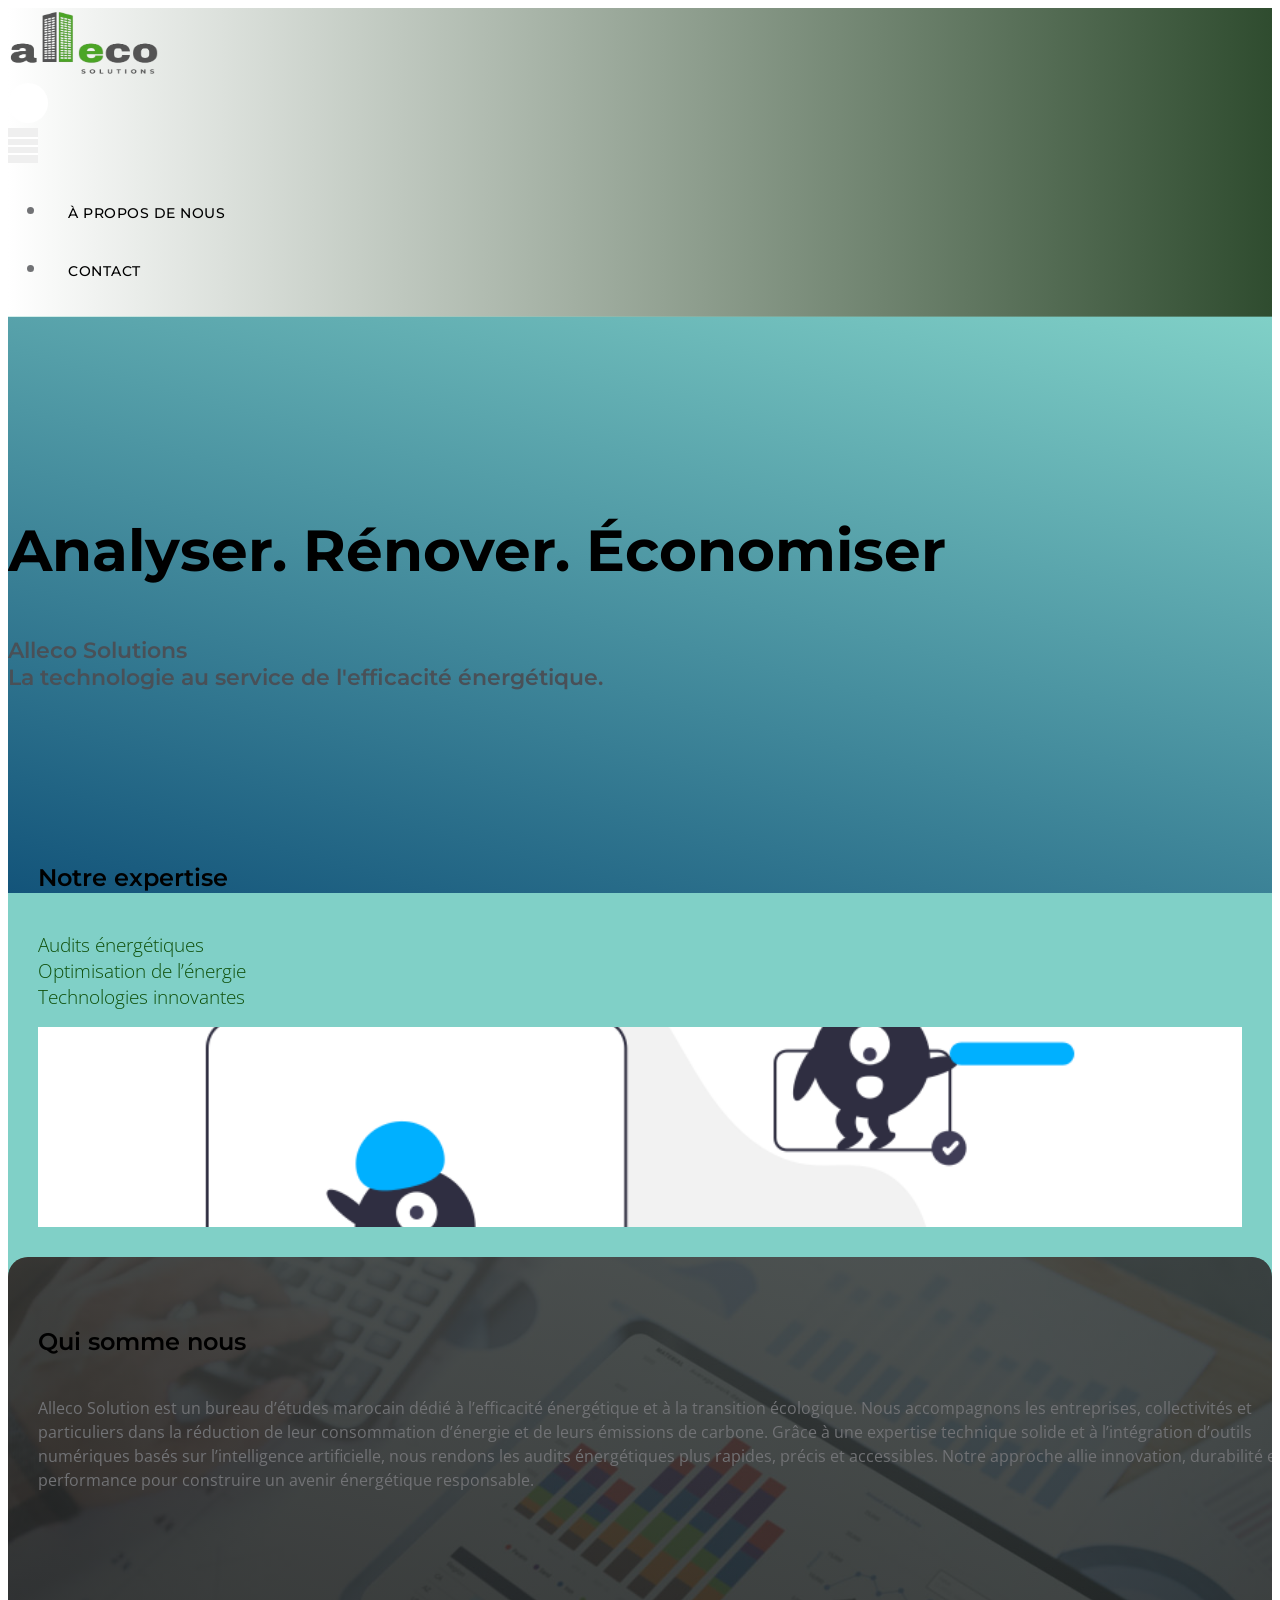
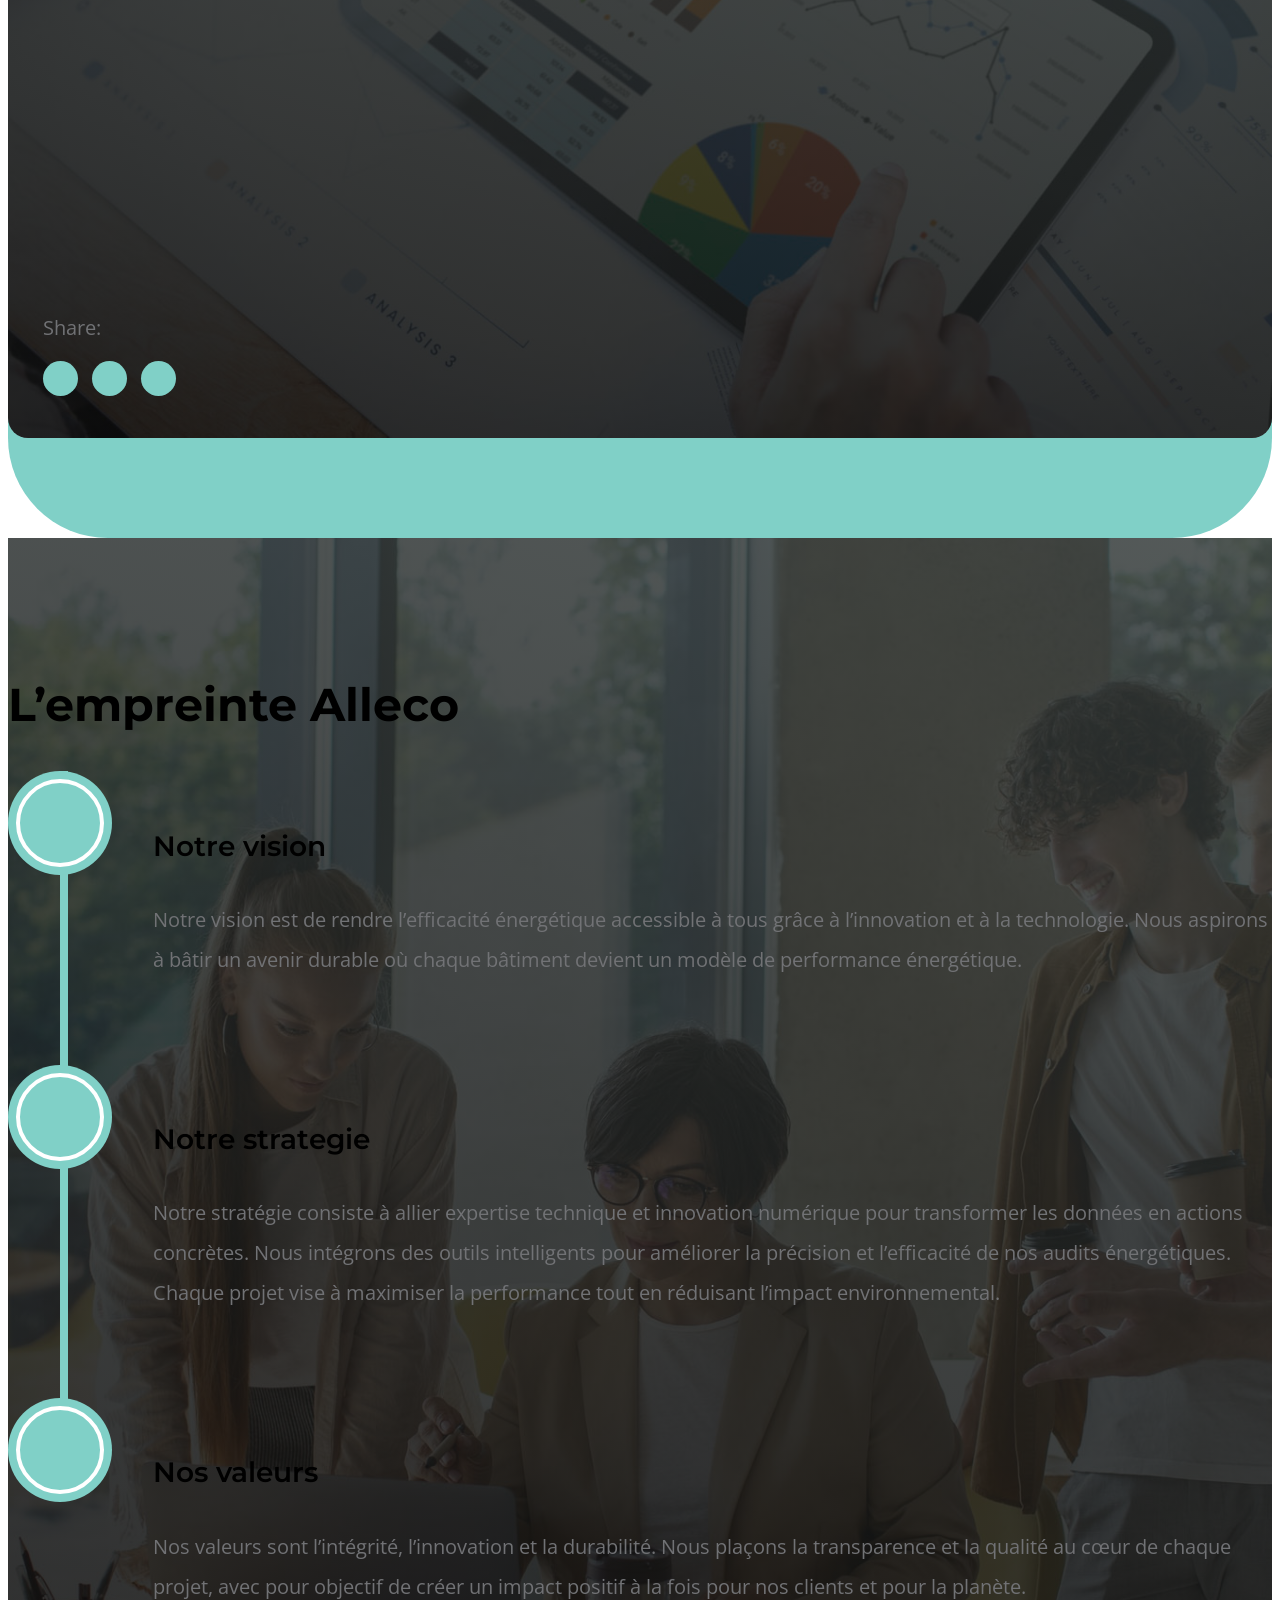
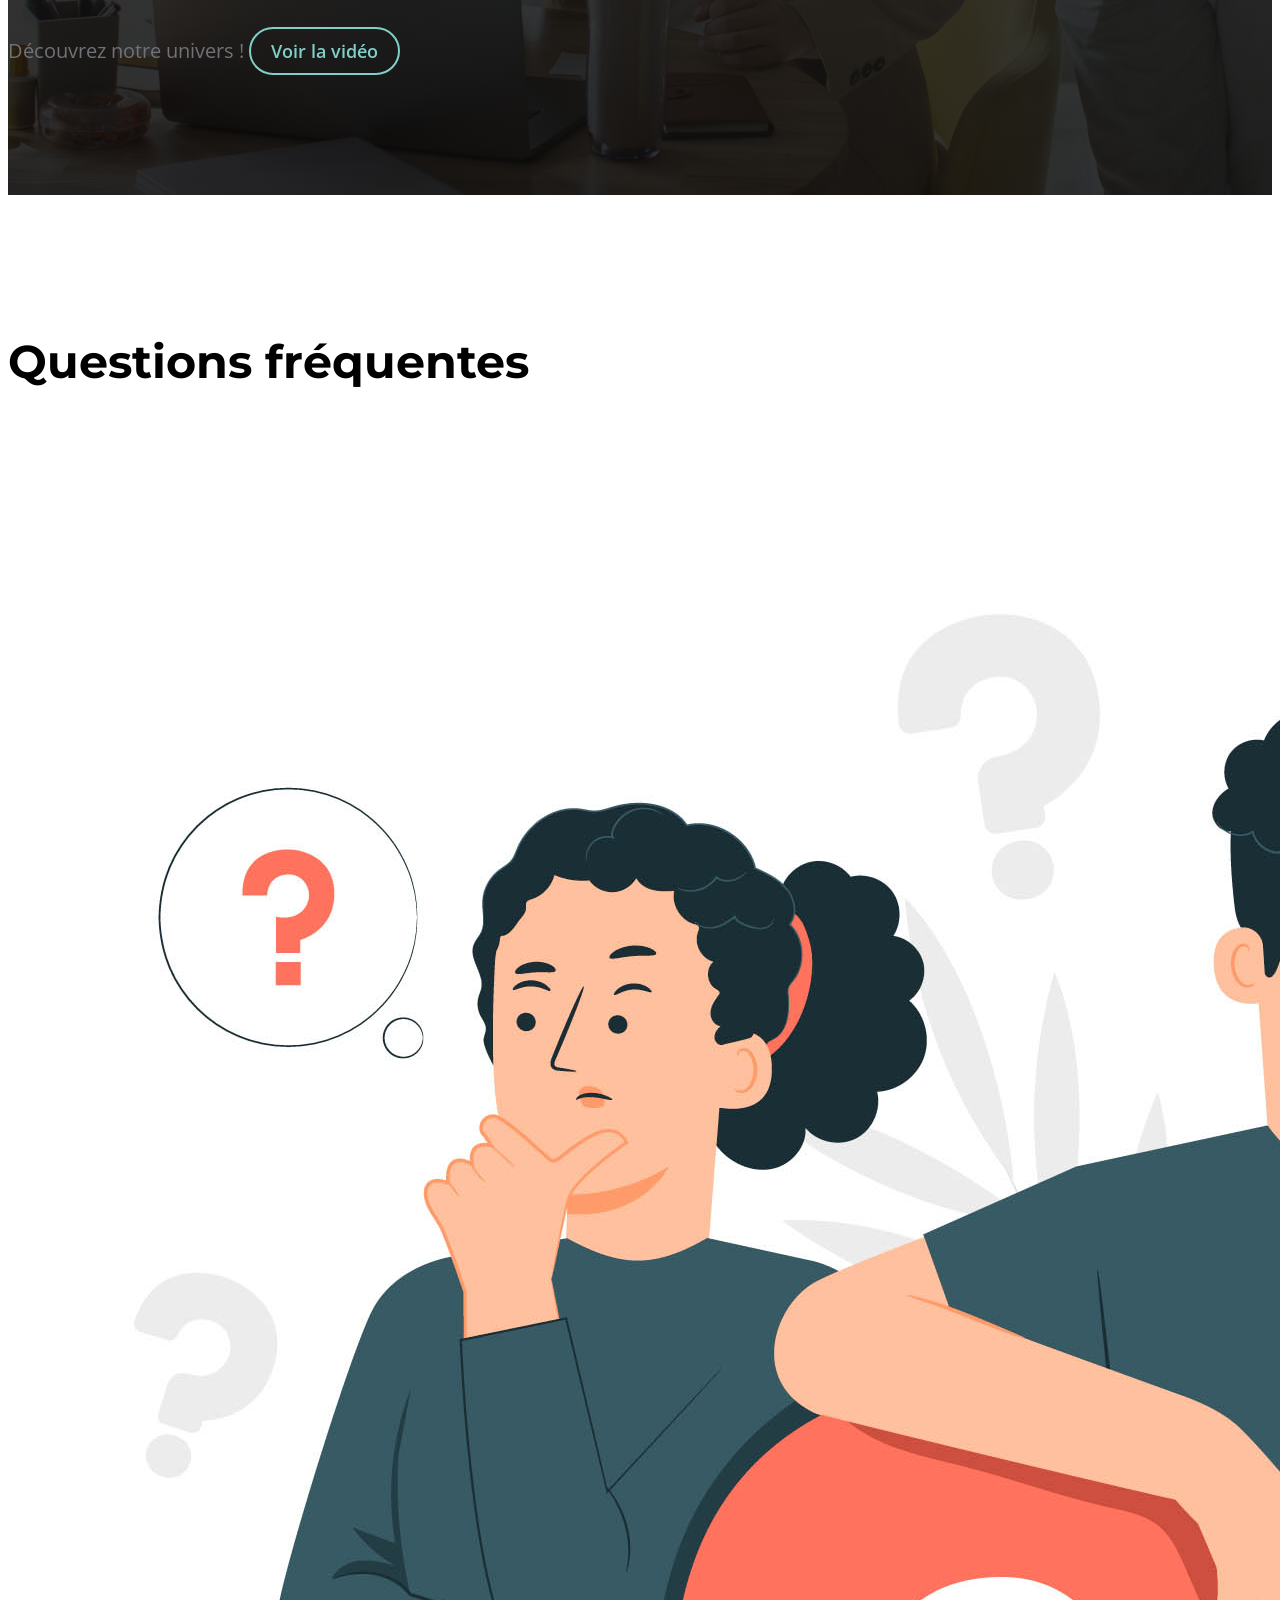
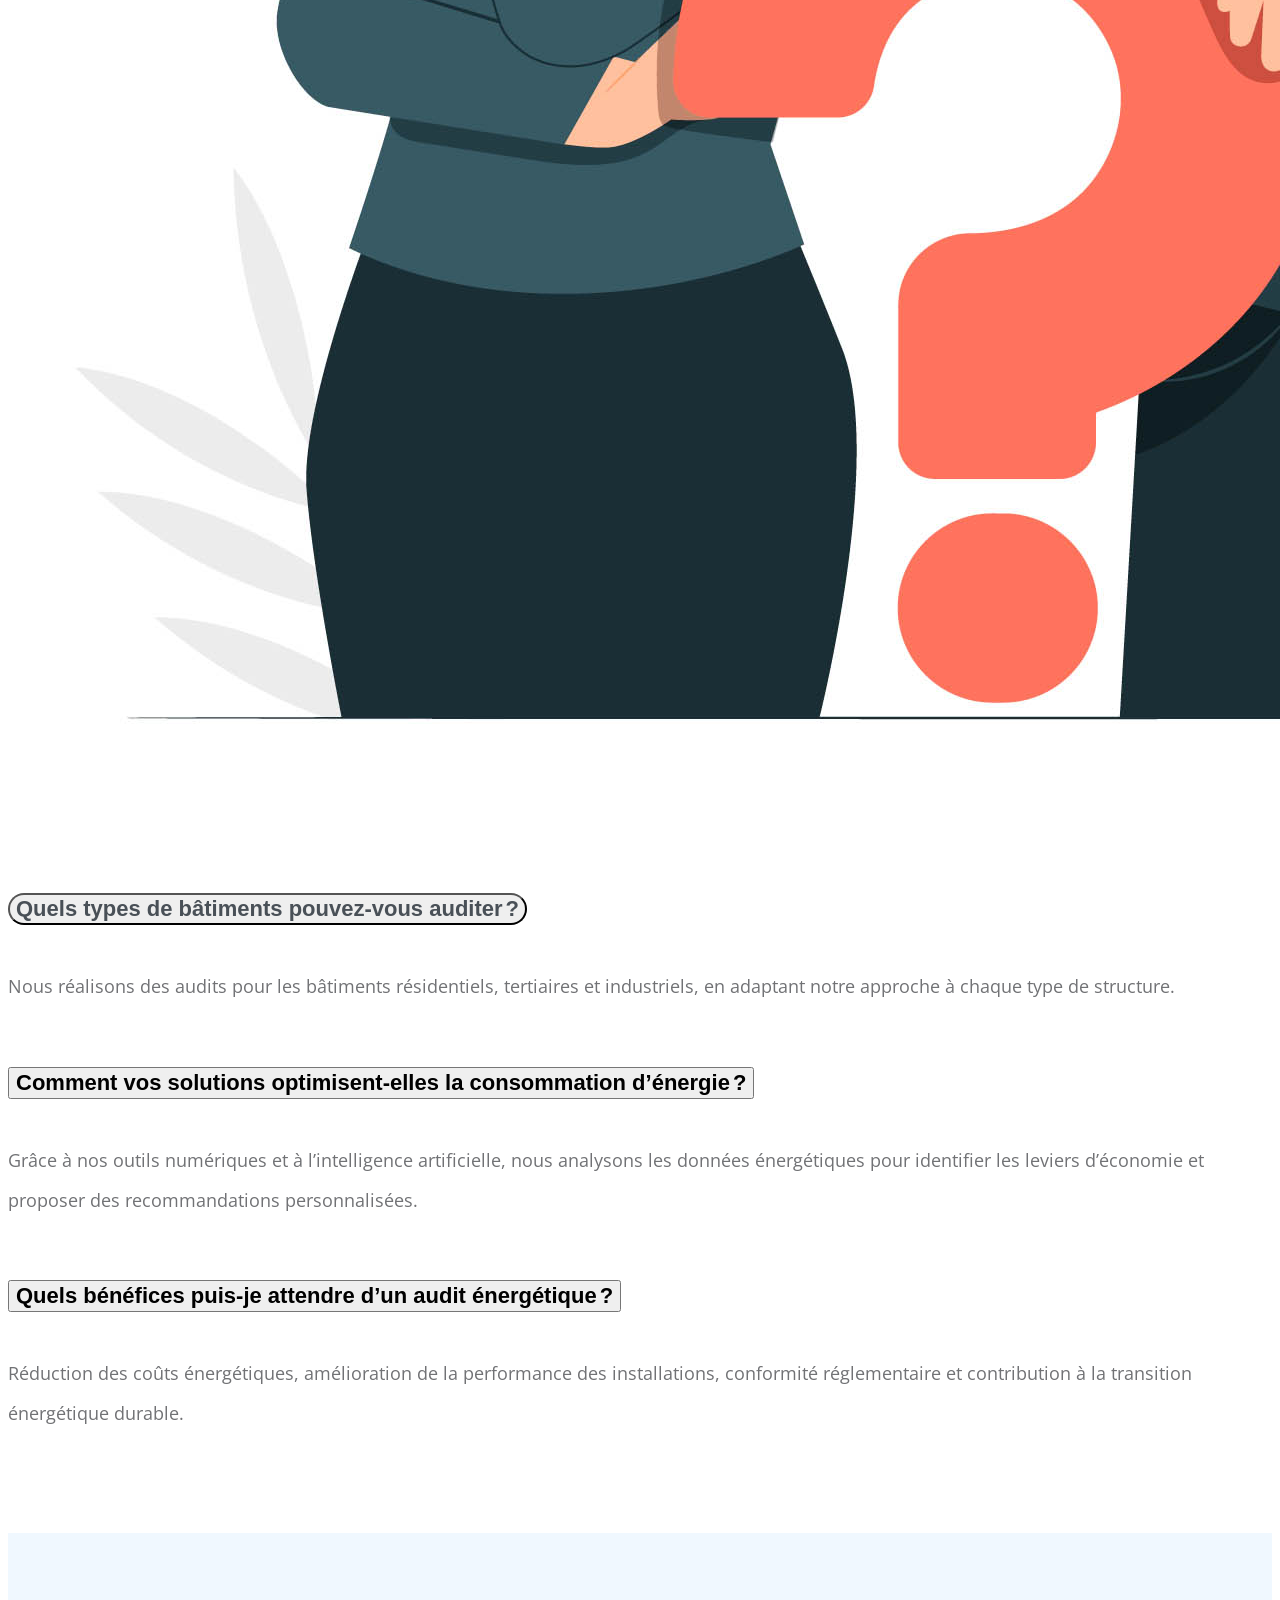
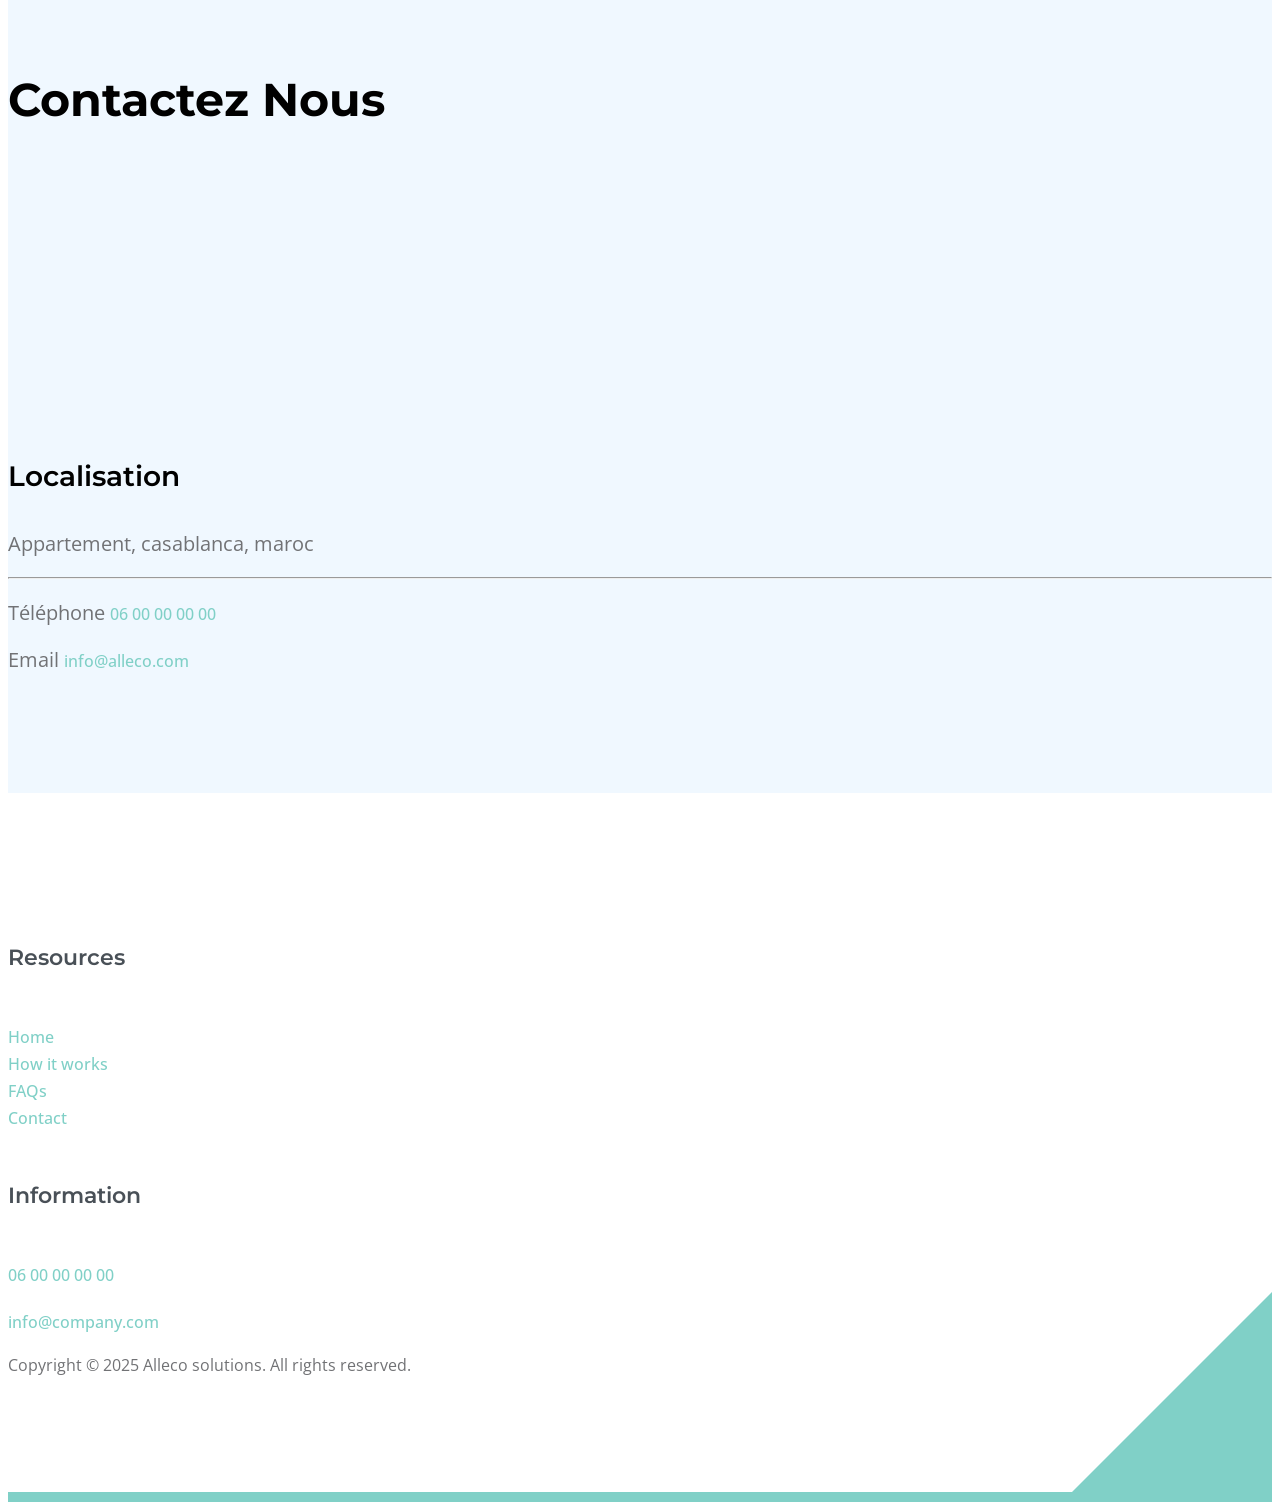
==== index.html @ 70c7994f "Add matching OG tags" ====
<!doctype html>
<html lang="en">
    <head>
        <meta charset="utf-8">
        <meta name="viewport" content="width=device-width, initial-scale=1">

        <meta name="description" content="">
        <meta name="author" content="">

    <title>Alleco solutions</title>

    <!-- Favicon -->
    <link rel="icon" href="images/Logoalleco.png" type="image/png">
    <link rel="apple-touch-icon" href="images/Logoalleco.png">

    <!-- Social / Open Graph -->
    <meta property="og:title" content="Alleco solutions">
    <meta property="og:description" content="Alleco Solutions — audits énergétiques et optimisation de l'énergie pour entreprises et particuliers.">
    <meta property="og:type" content="website">
    <meta property="og:url" content="https://allsolutions.vercel.app/">
    <meta property="og:image" content="https://allsolutions.vercel.app/images/Logoalleco.png">
    <meta name="twitter:card" content="summary_large_image">
    <meta name="twitter:title" content="Alleco solutions">
    <meta name="twitter:description" content="Alleco Solutions — audits énergétiques et optimisation de l'énergie pour entreprises et particuliers.">
    <meta name="twitter:image" content="https://allsolutions.vercel.app/images/Logoalleco.png">

    <!-- CSS FILES -->        
        <link rel="preconnect" href="https://fonts.googleapis.com">
        
        <link rel="preconnect" href="https://fonts.gstatic.com" crossorigin>

        <link href="https://fonts.googleapis.com/css2?family=Montserrat:wght@500;600;700&family=Open+Sans&display=swap" rel="stylesheet">
                        
        <link href="css/bootstrap.min.css" rel="stylesheet">

        <link href="css/bootstrap-icons.css" rel="stylesheet">

        <link href="css/templatemo-topic-listing.css" rel="stylesheet"> 
        <link  href="css/style.css" rel="stylesheet">     
<!--

TemplateMo 590 topic listing

https://templatemo.com/tm-590-topic-listing

-->
    </head>
    
    <body id="top">

        <main>

            <nav class="navbar navbar-expand-lg">
                <div class="container">
                 <!-- <a class="navbar-brand" href="index.html">
                        <i class="bi-back"></i>
                        <span>Topic</span>
                    </a> -->
                    <img src="images/Logoalleco.png" alt="Logo Alleco" width="150" height="70">
                    <div class="d-lg-none ms-auto me-4">
                        <a href="#top" class="navbar-icon bi-person smoothscroll"></a>
                    </div>
    
                    <button class="navbar-toggler" type="button" data-bs-toggle="collapse" data-bs-target="#navbarNav" aria-controls="navbarNav" aria-expanded="false" aria-label="Toggle navigation">
                        <span class="navbar-toggler-icon"></span>
                    </button>
    
                    <div class="collapse navbar-collapse justify-content-end mt-5 mt-lg-0" id="navbarNav">
                        <!-- <ul class="navbar-nav ms-lg-5 me-lg-auto"> -->
                        <ul class="navbar-nav gap-3">
                            <li class="nav-item">
                                <a class="nav-link click-scroll" href="#section_1">À propos de nous</a>
                            </li>

                            <!-- <li class="nav-item">
                                <a class="nav-link click-scroll" href="#section_2">Browse Topics</a>
                            </li>
    
                            <li class="nav-item">
                                <a class="nav-link click-scroll" href="#section_3">How it works</a>
                            </li>

                            <li class="nav-item">
                                <a class="nav-link click-scroll" href="#section_4">FAQs</a>
                            </li> -->
    
                            <li class="nav-item">
                                <a class="nav-link click-scroll" href="#section_5">Contact</a>
                            </li>

                            <!-- <li class="nav-item dropdown">
                                <a class="nav-link dropdown-toggle" href="#" id="navbarLightDropdownMenuLink" role="button" data-bs-toggle="dropdown" aria-expanded="false">Pages</a>

                                <ul class="dropdown-menu dropdown-menu-light" aria-labelledby="navbarLightDropdownMenuLink">
                                    <li><a class="dropdown-item" href="topics-listing.html">Topics Listing</a></li>

                                    <li><a class="dropdown-item" href="contact.html">Contact Form</a></li>
                                </ul>
                            </li> -->
                        </ul>

                        <!-- <div class="d-none d-lg-block">
                            <a href="#top" class="navbar-icon bi-person smoothscroll"></a>
                        </div> -->
                    </div>
                </div>
            </nav>
            

            <section class="hero-section d-flex justify-content-center align-items-center" id="section_1">
                <div class="container">
                    <div class="row">

                        <div class="col-lg-8 col-12 mx-auto w-100">
                            <h1 class="text-white text-center">Analyser. Rénover. Économiser</h1>

                            <h6 class="text-center mt-4">Alleco Solutions <br> La technologie au service de l'efficacité énergétique.</h6>

                            <!-- <form method="get" class="custom-form mt-4 pt-2 mb-lg-0 mb-5" role="search">
                                <div class="input-group input-group-lg">
                                    <span class="input-group-text bi-search" id="basic-addon1">
                                        
                                    </span>

                                    <input name="keyword" type="search" class="form-control" id="keyword" placeholder="Design, Code, Marketing, Finance ..." aria-label="Search">

                                    <button type="submit" class="form-control">Search</button>
                                </div>
                            </form> -->
                        </div>

                    </div>
                </div>
            </section>


            <section class="featured-section">
                <div class="container">
                    <div class="row justify-content-center">

                        <div class="col-lg-4 col-12 mb-4 mb-lg-0">
                            <div class="custom-block bg-white shadow-lg">
                                <!--<a href="topics-detail.html">-->
                                    <div class="d-flex">
                                        <div>
                                            <h5 class="mb-2">Notre expertise</h5>

                                            <p class="mb-0  numbers">Audits énergétiques<br> Optimisation de l’énergie <br> Technologies innovantes </p>
                                        </div>

                                        <!-- <span class="badge bg-design rounded-pill ms-auto">14</span> -->
                                    </div>

                                    <img src="images/topics/undraw_Remote_design_team_re_urdx.png" class="custom-block-image img-fluid" alt="">
                                </a>
                            </div>
                        </div>

                        <div class="col-lg-6 col-12">
                            <div class="custom-block custom-block-overlay">
                                <div class="d-flex flex-column h-100">
                                    <img src="images/businesswoman-using-tablet-analysis.jpg" class="custom-block-image img-fluid" alt="">

                                    <div class="custom-block-overlay-text d-flex">
                                        <div>
                                            <h5 class="text-white mb-2">Qui somme nous</h5>

                                            <p class="text-white">Alleco Solution est un bureau d’études marocain dédié à l’efficacité énergétique et à la transition écologique.
                                            Nous accompagnons les entreprises, collectivités et particuliers dans la réduction de leur consommation d’énergie et de leurs émissions de carbone.
                                            Grâce à une expertise technique solide et à l’intégration d’outils numériques basés sur l’intelligence artificielle, nous rendons les audits énergétiques plus rapides, précis et accessibles.
                                            Notre approche allie innovation, durabilité et performance pour construire un avenir énergétique responsable.</p>

                                            <!-- <a href="topics-detail.html" class="btn custom-btn mt-2 mt-lg-3">Learn More</a> -->
                                        </div>

                                        <!-- <span class="badge bg-finance rounded-pill ms-auto">25</span> -->
                                    </div>

                                    <div class="social-share d-flex">
                                        <p class="text-white me-4">Share:</p>

                                        <ul class="social-icon">
                                            <li class="social-icon-item">
                                                <a href="#" class="social-icon-link bi-twitter"></a>
                                            </li>

                                            <li class="social-icon-item">
                                                <a href="#" class="social-icon-link bi-facebook"></a>
                                            </li>

                                            <li class="social-icon-item">
                                                <a href="#" class="social-icon-link bi-linkedin"></a>
                                            </li>
                                        </ul>

                                        <a href="#" class="custom-icon bi-bookmark ms-auto"></a>
                                    </div>

                                    <div class="section-overlay"></div>
                                </div>
                            </div>
                        </div>

                    </div>
                </div>
            </section>


            <!-- <section class="explore-section section-padding" id="section_2">
                <div class="container">
                    <div class="row">

                        <div class="col-12 text-center">
                            <h2 class="mb-4">Browse Topics</h1>
                        </div>

                    </div>
                </div>

                <div class="container-fluid">
                    <div class="row">
                        <ul class="nav nav-tabs" id="myTab" role="tablist">
                            <li class="nav-item" role="presentation">
                                <button class="nav-link active" id="design-tab" data-bs-toggle="tab" data-bs-target="#design-tab-pane" type="button" role="tab" aria-controls="design-tab-pane" aria-selected="true">Design</button>
                            </li>

                            <li class="nav-item" role="presentation">
                                <button class="nav-link" id="marketing-tab" data-bs-toggle="tab" data-bs-target="#marketing-tab-pane" type="button" role="tab" aria-controls="marketing-tab-pane" aria-selected="false">Marketing</button>
                            </li>

                            <li class="nav-item" role="presentation">
                                <button class="nav-link" id="finance-tab" data-bs-toggle="tab" data-bs-target="#finance-tab-pane" type="button" role="tab" aria-controls="finance-tab-pane" aria-selected="false">Finance</button>
                            </li>

                            <li class="nav-item" role="presentation">
                                <button class="nav-link" id="music-tab" data-bs-toggle="tab" data-bs-target="#music-tab-pane" type="button" role="tab" aria-controls="music-tab-pane" aria-selected="false">Music</button>
                            </li>

                            <li class="nav-item" role="presentation">
                                <button class="nav-link" id="education-tab" data-bs-toggle="tab" data-bs-target="#education-tab-pane" type="button" role="tab" aria-controls="education-tab-pane" aria-selected="false">Education</button>
                            </li>
                        </ul>
                    </div>
                </div>

                <div class="container">
                    <div class="row">

                        <div class="col-12">
                            <div class="tab-content" id="myTabContent">
                                <div class="tab-pane fade show active" id="design-tab-pane" role="tabpanel" aria-labelledby="design-tab" tabindex="0">
                                    <div class="row">
                                        <div class="col-lg-4 col-md-6 col-12 mb-4 mb-lg-0">
                                            <div class="custom-block bg-white shadow-lg">
                                                <a href="topics-detail.html">
                                                    <div class="d-flex">
                                                        <div>
                                                            <h5 class="mb-2">Web Design</h5>

                                                            <p class="mb-0">Topic Listing Template based on Bootstrap 5</p>
                                                        </div>

                                                        <span class="badge bg-design rounded-pill ms-auto">14</span>
                                                    </div>

                                                    <img src="images/topics/undraw_Remote_design_team_re_urdx.png" class="custom-block-image img-fluid" alt="">
                                                </a>
                                            </div>
                                        </div>

                                        <div class="col-lg-4 col-md-6 col-12 mb-4 mb-lg-0">
                                            <div class="custom-block bg-white shadow-lg">
                                                <a href="topics-detail.html">
                                                    <div class="d-flex">
                                                        <div>
                                                            <h5 class="mb-2">Graphic</h5>

                                                                <p class="mb-0">Lorem Ipsum dolor sit amet consectetur</p>
                                                        </div>

                                                        <span class="badge bg-design rounded-pill ms-auto">75</span>
                                                    </div>

                                                    <img src="images/topics/undraw_Redesign_feedback_re_jvm0.png" class="custom-block-image img-fluid" alt="">
                                                </a>
                                            </div>
                                        </div>

                                        <div class="col-lg-4 col-md-6 col-12">
                                            <div class="custom-block bg-white shadow-lg">
                                                <a href="topics-detail.html">
                                                    <div class="d-flex">
                                                        <div>
                                                            <h5 class="mb-2">Logo Design</h5>

                                                                <p class="mb-0">Lorem Ipsum dolor sit amet consectetur</p>
                                                        </div>

                                                        <span class="badge bg-design rounded-pill ms-auto">100</span>
                                                    </div>

                                                    <img src="images/topics/colleagues-working-cozy-office-medium-shot.png" class="custom-block-image img-fluid" alt="">
                                                </a>
                                            </div>
                                        </div>
                                    </div>
                                </div>

                                <div class="tab-pane fade" id="marketing-tab-pane" role="tabpanel" aria-labelledby="marketing-tab" tabindex="0">
                                    <div class="row">
                                        <div class="col-lg-4 col-md-6 col-12 mb-4 mb-lg-3">
                                                <div class="custom-block bg-white shadow-lg">
                                                    <a href="topics-detail.html">
                                                        <div class="d-flex">
                                                            <div>
                                                                <h5 class="mb-2">Advertising</h5>

                                                                <p class="mb-0">Lorem Ipsum dolor sit amet consectetur</p>
                                                            </div>

                                                            <span class="badge bg-advertising rounded-pill ms-auto">30</span>
                                                        </div>

                                                        <img src="images/topics/undraw_online_ad_re_ol62.png" class="custom-block-image img-fluid" alt="">
                                                    </a>
                                                </div>
                                            </div>

                                            <div class="col-lg-4 col-md-6 col-12 mb-4 mb-lg-3">
                                                <div class="custom-block bg-white shadow-lg">
                                                    <a href="topics-detail.html">
                                                        <div class="d-flex">
                                                            <div>
                                                                <h5 class="mb-2">Video Content</h5>

                                                                <p class="mb-0">Lorem Ipsum dolor sit amet consectetur</p>
                                                            </div>

                                                            <span class="badge bg-advertising rounded-pill ms-auto">65</span>
                                                        </div>

                                                        <img src="images/topics/undraw_Group_video_re_btu7.png" class="custom-block-image img-fluid" alt="">
                                                    </a>
                                                </div>
                                            </div>

                                            <div class="col-lg-4 col-md-6 col-12">
                                                <div class="custom-block bg-white shadow-lg">
                                                    <a href="topics-detail.html">
                                                        <div class="d-flex">
                                                            <div>
                                                                <h5 class="mb-2">Viral Tweet</h5>

                                                                <p class="mb-0">Lorem Ipsum dolor sit amet consectetur</p>
                                                            </div>

                                                            <span class="badge bg-advertising rounded-pill ms-auto">50</span>
                                                        </div>

                                                        <img src="images/topics/undraw_viral_tweet_gndb.png" class="custom-block-image img-fluid" alt="">
                                                    </a>
                                                </div>
                                            </div>
                                        </div>
                                  </div>

                                <div class="tab-pane fade" id="finance-tab-pane" role="tabpanel" aria-labelledby="finance-tab" tabindex="0">   <div class="row">
                                        <div class="col-lg-6 col-md-6 col-12 mb-4 mb-lg-0">
                                            <div class="custom-block bg-white shadow-lg">
                                                <a href="topics-detail.html">
                                                    <div class="d-flex">
                                                        <div>
                                                            <h5 class="mb-2">Investment</h5>

                                                            <p class="mb-0">Lorem Ipsum dolor sit amet consectetur</p>
                                                        </div>

                                                        <span class="badge bg-finance rounded-pill ms-auto">30</span>
                                                    </div>

                                                    <img src="images/topics/undraw_Finance_re_gnv2.png" class="custom-block-image img-fluid" alt="">
                                                </a>
                                            </div>
                                        </div>

                                        <div class="col-lg-6 col-md-6 col-12">
                                            <div class="custom-block custom-block-overlay">
                                                <div class="d-flex flex-column h-100">
                                                    <img src="images/businesswoman-using-tablet-analysis-graph-company-finance-strategy-statistics-success-concept-planning-future-office-room.jpg" class="custom-block-image img-fluid" alt="">

                                                    <div class="custom-block-overlay-text d-flex">
                                                        <div>
                                                            <h5 class="text-white mb-2">Finance</h5>

                                                            <p class="text-white">Lorem ipsum dolor, sit amet consectetur adipisicing elit. Sint animi necessitatibus aperiam repudiandae nam omnis</p>

                                                            <a href="topics-detail.html" class="btn custom-btn mt-2 mt-lg-3">Learn More</a>
                                                        </div>

                                                        <span class="badge bg-finance rounded-pill ms-auto">25</span>
                                                    </div>

                                                    <div class="social-share d-flex">
                                                        <p class="text-white me-4">Share:</p>

                                                        <ul class="social-icon">
                                                            <li class="social-icon-item">
                                                                <a href="#" class="social-icon-link bi-twitter"></a>
                                                            </li>

                                                            <li class="social-icon-item">
                                                                <a href="#" class="social-icon-link bi-facebook"></a>
                                                            </li>

                                                            <li class="social-icon-item">
                                                                <a href="#" class="social-icon-link bi-pinterest"></a>
                                                            </li>
                                                        </ul>

                                                        <a href="#" class="custom-icon bi-bookmark ms-auto"></a>
                                                    </div>

                                                    <div class="section-overlay"></div>
                                                </div>
                                            </div>
                                        </div>
                                    </div>
                                </div>

                                <div class="tab-pane fade" id="music-tab-pane" role="tabpanel" aria-labelledby="music-tab" tabindex="0">
                                    <div class="row">
                                        <div class="col-lg-4 col-md-6 col-12 mb-4 mb-lg-3">
                                            <div class="custom-block bg-white shadow-lg">
                                                <a href="topics-detail.html">
                                                    <div class="d-flex">
                                                        <div>
                                                            <h5 class="mb-2">Composing Song</h5>

                                                            <p class="mb-0">Lorem Ipsum dolor sit amet consectetur</p>
                                                        </div>

                                                        <span class="badge bg-music rounded-pill ms-auto">45</span>
                                                    </div>

                                                    <img src="images/topics/undraw_Compose_music_re_wpiw.png" class="custom-block-image img-fluid" alt="">
                                                </a>
                                            </div>
                                        </div>

                                        <div class="col-lg-4 col-md-6 col-12 mb-4 mb-lg-3">
                                            <div class="custom-block bg-white shadow-lg">
                                                <a href="topics-detail.html">
                                                    <div class="d-flex">
                                                        <div>
                                                            <h5 class="mb-2">Online Music</h5>

                                                            <p class="mb-0">Lorem Ipsum dolor sit amet consectetur</p>
                                                        </div>

                                                        <span class="badge bg-music rounded-pill ms-auto">45</span>
                                                    </div>

                                                    <img src="images/topics/undraw_happy_music_g6wc.png" class="custom-block-image img-fluid" alt="">
                                                </a>
                                            </div>
                                        </div>

                                        <div class="col-lg-4 col-md-6 col-12">
                                            <div class="custom-block bg-white shadow-lg">
                                                <a href="topics-detail.html">
                                                    <div class="d-flex">
                                                        <div>
                                                            <h5 class="mb-2">Podcast</h5>

                                                            <p class="mb-0">Lorem Ipsum dolor sit amet consectetur</p>
                                                        </div>

                                                        <span class="badge bg-music rounded-pill ms-auto">20</span>
                                                    </div>

                                                    <img src="images/topics/undraw_Podcast_audience_re_4i5q.png" class="custom-block-image img-fluid" alt="">
                                                </a>
                                            </div>
                                        </div>
                                    </div>
                                </div>

                                <div class="tab-pane fade" id="education-tab-pane" role="tabpanel" aria-labelledby="education-tab" tabindex="0">
                                    <div class="row">
                                        <div class="col-lg-6 col-md-6 col-12 mb-4 mb-lg-3">
                                            <div class="custom-block bg-white shadow-lg">
                                                <a href="topics-detail.html">
                                                    <div class="d-flex">
                                                        <div>
                                                            <h5 class="mb-2">Graduation</h5>

                                                            <p class="mb-0">Lorem Ipsum dolor sit amet consectetur</p>
                                                        </div>

                                                        <span class="badge bg-education rounded-pill ms-auto">80</span>
                                                    </div>

                                                    <img src="images/topics/undraw_Graduation_re_gthn.png" class="custom-block-image img-fluid" alt="">
                                                </a>
                                            </div>
                                        </div>

                                        <div class="col-lg-6 col-md-6 col-12">
                                            <div class="custom-block bg-white shadow-lg">
                                                <a href="topics-detail.html">
                                                    <div class="d-flex">
                                                        <div>
                                                            <h5 class="mb-2">Educator</h5>

                                                            <p class="mb-0">Lorem Ipsum dolor sit amet consectetur</p>
                                                        </div>

                                                        <span class="badge bg-education rounded-pill ms-auto">75</span>
                                                    </div>

                                                    <img src="images/topics/undraw_Educator_re_ju47.png" class="custom-block-image img-fluid" alt="">
                                                </a>
                                            </div>
                                        </div>
                                    </div>
                                </div>
                            </div>

                    </div>
                </div>
            </section> -->


            <section class="timeline-section section-padding" id="section_3">
                <div class="section-overlay"></div>

                <div class="container">
                    <div class="row">

                        <div class="col-12 text-center">
                            <h2 class="text-white mb-4">L’empreinte Alleco</h1>
                        </div>

                        <div class="col-lg-10 col-12 mx-auto">
                            <div class="timeline-container">
                                <ul class="vertical-scrollable-timeline" id="vertical-scrollable-timeline">
                                    <div class="list-progress">
                                        <div class="inner"></div>
                                    </div>

                                    <li>
                                        <h4 class="text-white mb-3">Notre vision</h4>

                                        <p class="text-white">Notre vision est de rendre l’efficacité énergétique accessible à tous grâce à l’innovation et à la technologie.
                                        Nous aspirons à bâtir un avenir durable où chaque bâtiment devient un modèle de performance énergétique.</p>
                                        <div class="icon-holder">
                                          <i class="bi-search"></i>
                                        </div>
                                    </li>
                                    
                                    <li>
                                        <h4 class="text-white mb-3">Notre strategie</h4>

                                        <p class="text-white">Notre stratégie consiste à allier expertise technique et innovation numérique pour transformer les données en actions concrètes.
                                        Nous intégrons des outils intelligents pour améliorer la précision et l’efficacité de nos audits énergétiques.
                                        Chaque projet vise à maximiser la performance tout en réduisant l’impact environnemental.</p>

                                        <div class="icon-holder">
                                          <i class="bi-bookmark"></i>
                                        </div>
                                    </li>

                                    <li>
                                        <h4 class="text-white mb-3">Nos valeurs</h4>

                                        <p class="text-white">Nos valeurs sont l’intégrité, l’innovation et la durabilité. Nous plaçons la transparence et la qualité au cœur de chaque projet, avec pour objectif de créer un impact positif à la fois pour nos clients et pour la planète.</p>

                                        <div class="icon-holder">
                                          <i class="bi-book"></i>
                                        </div>
                                    </li>
                                </ul>
                            </div>
                        </div>

                        <div class="col-12 text-center mt-5">
                            <p class="text-white">
                                Découvrez notre univers !
                                <a href="https://www.youtube.com/@pause_maybe" class="btn custom-btn custom-border-btn ms-3">Voir la vidéo</a>
                            </p>
                        </div>
                    </div>
                </div>
            </section>


            <section class="faq-section section-padding" id="section_4">
                <div class="container">
                    <div class="row">

                        <div class="col-lg-6 col-12">
                            <h2 class="mb-4">Questions fréquentes</h2>
                        </div>

                        <div class="clearfix"></div>

                        <div class="col-lg-5 col-12">
                            <img src="images/faq_graphic.jpg" class="img-fluid" alt="FAQs">
                        </div>

                        <div class="col-lg-6 col-12 m-auto">
                            <div class="accordion" id="accordionExample">
                                <div class="accordion-item">
                                    <h2 class="accordion-header" id="headingOne">
                                        <button class="accordion-button" type="button" data-bs-toggle="collapse" data-bs-target="#collapseOne" aria-expanded="true" aria-controls="collapseOne">
                                        Quels types de bâtiments pouvez-vous auditer ?  
                                        </button>
                                    </h2>

                                    <div id="collapseOne" class="accordion-collapse collapse show" aria-labelledby="headingOne" data-bs-parent="#accordionExample">
                                        <div class="accordion-body">
                                            Nous réalisons des audits pour les bâtiments résidentiels, tertiaires et industriels, en adaptant notre approche à chaque type de structure. <!--<strong>fffffffffffffffffffffffffffffffffffffffffff</strong> knchoufo b3iiiid knchoufo b3iiiid knchoufo b3iiiid knchoufo b3iiiid knchoufo b3iiiid knchoufo b3iiiid knchoufo b3iiiid knchoufo b3iiiid knchoufo b3iiiid-->
                                        </div>
                                    </div>
                                </div>

                                <div class="accordion-item">
                                    <h2 class="accordion-header" id="headingTwo">
                                        <button class="accordion-button collapsed" type="button" data-bs-toggle="collapse" data-bs-target="#collapseTwo" aria-expanded="false" aria-controls="collapseTwo">
                                        Comment vos solutions optimisent-elles la consommation d’énergie ?
                                    </button>
                                    </h2>

                                    <div id="collapseTwo" class="accordion-collapse collapse" aria-labelledby="headingTwo" data-bs-parent="#accordionExample">
                                        <div class="accordion-body">
                                            Grâce à nos outils numériques et à l’intelligence artificielle, nous analysons les données énergétiques pour identifier les leviers d’économie et proposer des recommandations personnalisées. <!-- <strong>alleco</strong> knchoufo b3iiiid knchoufo b3iiiid knchoufo b3iiiid knchoufo b3iiiid knchoufo b3iiiid knchoufo b3iiiid knchoufo b3iiiid knchoufo b3iiiid knchoufo b3iiiid-->
                                        </div>
                                    </div>
                                </div>

                                <div class="accordion-item">
                                    <h2 class="accordion-header" id="headingThree">
                                        <button class="accordion-button collapsed" type="button" data-bs-toggle="collapse" data-bs-target="#collapseThree" aria-expanded="false" aria-controls="collapseThree">
                                        Quels bénéfices puis-je attendre d’un audit énergétique ?
                                    </button>
                                    </h2>

                                    <div id="collapseThree" class="accordion-collapse collapse" aria-labelledby="headingThree" data-bs-parent="#accordionExample">
                                        <div class="accordion-body">
                                            Réduction des coûts énergétiques, amélioration de la performance des installations, conformité réglementaire et contribution à la transition énergétique durable. <!-- <code>khdma n9ya</code>, ma3jbnakch steh ask m3a lhit -->
                                        </div>
                                    </div>
                                </div>
                            </div>
                        </div>

                    </div>
                </div>
            </section>


            <section class="contact-section section-padding section-bg" id="section_5">
                <div class="container">
                    <div class="row">

                        <div class="col-lg-12 col-12 text-center">
                            <h2 class="mb-5">Contactez Nous</h2>
                        </div>

                        <div class="col-lg-5 col-12 mb-4 mb-lg-0">
                            <iframe class="google-map" src="https://www.google.com/maps/embed?pb=!1m18!1m12!1m3!1d6242.696376034225!2d-7.605576413412856!3d33.54790447310578!2m3!1f0!2f0!3f0!3m2!1i1024!2i768!4f13.1!3m3!1m2!1s0xda632bc9e05e3cf%3A0xec5f7c1bf21da6db!2sAv.%202%20Mars%2C%20Casablanca!5e1!3m2!1sen!2sma!4v1760311605013!5m2!1sen!2sma" width="100%" height="250" style="border:0;" allowfullscreen="" loading="lazy" referrerpolicy="no-referrer-when-downgrade"></iframe>
                        </div>

                        <div class="col-lg-3 col-md-6 col-12 mb-3 mb-lg- mb-md-0 ms-auto">
                            <h4 class="mb-3">Localisation</h4>

                            <p>Appartement, casablanca, maroc</p>

                            <hr>

                            <p class="d-flex align-items-center mb-1">
                                <span class="me-2">Téléphone</span>

                                <a href="tel: 305-240-9671" class="site-footer-link">
                                    06 00 00 00 00
                                </a>
                            </p>

                            <p class="d-flex align-items-center">
                                <span class="me-2">Email</span>

                                <a href="mailto:info@company.com" class="site-footer-link">
                                    info@alleco.com
                                </a>
                            </p>
                        </div>

                        <!--<div class="col-lg-3 col-md-6 col-12 mx-auto">
                            <h4 class="mb-3">Dokala 3bda</h4>

                            <p>hhhhhhh, HHHHHHHHHHHHHHHHHHHHHHHHHH</p>

                            <hr>

                            <p class="d-flex align-items-center mb-1">
                                <span class="me-2">tilifon</span>

                                <a href="tel: 110-220-3400" class="site-footer-link">
                                    064574758
                                </a>
                            </p>

                            <p class="d-flex align-items-center">
                                <span class="me-2">Email</span>

                                <a href="mailto:info@company.com" class="site-footer-link">
                                    Contact@alleco.com
                                </a>
                            </p>
                        </div> -->

                    </div>
                </div>
            </section>
        </main>

<footer class="site-footer section-padding">
            <div class="container">
                <div class="row">

                    <!-- <div class="col-lg-3 col-12 mb-4 pb-2">
                        <a class="navbar-brand mb-2" href="index.html">
                            <i class="bi-back"></i>
                            <span>Topic</span>
                        </a>
                    </div> -->

                    <div class="col-lg-3 col-md-4 col-6">
                        <h6 class="site-footer-title mb-3">Resources</h6>

                        <ul class="site-footer-links">
                            <li class="site-footer-link-item">
                                <a href="#" class="site-footer-link">Home</a>
                            </li>

                            <li class="site-footer-link-item">
                                <a href="#" class="site-footer-link">How it works</a>
                            </li>

                            <li class="site-footer-link-item">
                                <a href="#" class="site-footer-link">FAQs</a>
                            </li>

                            <li class="site-footer-link-item">
                                <a href="#" class="site-footer-link">Contact</a>
                            </li>
                        </ul>
                    </div>

                    <div class="col-lg-3 col-md-4 col-6 mb-4 mb-lg-0">
                        <h6 class="site-footer-title mb-3">Information</h6>

                        <p class="text-white d-flex mb-1">
                            <a href="tel: 305-240-9671" class="site-footer-link">
                                06 00 00 00 00
                            </a>
                        </p>

                        <p class="text-white d-flex">
                            <a href="mailto:info@company.com" class="site-footer-link">
                                info@company.com
                            </a>
                        </p>
                    </div>

                    <div class="col-lg-3 col-md-4 col-12 mt-4 mt-lg-0 ms-auto">
                        <!-- <div class="dropdown">
                            <button class="btn btn-secondary dropdown-toggle" type="button" data-bs-toggle="dropdown" aria-expanded="false">
                            English</button>

                            <ul class="dropdown-menu">
                                <li><button class="dropdown-item" type="button">Thai</button></li>

                                <li><button class="dropdown-item" type="button">Myanmar</button></li>

                                <li><button class="dropdown-item" type="button">Arabic</button></li>
                            </ul>
                        </div> -->

                        <p class="copyright-text mt-lg-5 mt-4">Copyright © 2025 Alleco solutions. All rights reserved.
                        <!-- <br><br>Design: <a rel="nofollow" href="https://templatemo.com" target="_blank">TemplateMo</a></p> -->
                        
                    </div>

                </div>
            </div>
        </footer>


        <!-- JAVASCRIPT FILES -->
        <script src="js/jquery.min.js"></script>
        <script src="js/bootstrap.bundle.min.js"></script>
        <script src="js/jquery.sticky.js"></script>
        <script src="js/click-scroll.js"></script>
        <script src="js/custom.js"></script>

    </body>
</html>
---- css/templatemo-topic-listing.css ----
/*

TemplateMo 590 topic listing

https://templatemo.com/tm-590-topic-listing

*/

/*---------------------------------------
  CUSTOM PROPERTIES ( VARIABLES )             
-----------------------------------------*/
:root {
  --white-color:                  #ffffff;
  --primary-color:                #495057;
  --secondary-color:              #80d0c7;
  --my-color:                     #ffffff;
  --mysec-color:                  #000000;
  --section-bg-color:             #f0f8ff;
  --custom-btn-bg-color:          #80d0c7;
  --custom-btn-bg-hover-color:    #13547a;
  --dark-color:                   #000000;
  --p-color:                      #717275;
  --border-color:                 #7fffd4;
  --link-hover-color:             #13547a;

  --body-font-family:             'Open Sans', sans-serif;
  --title-font-family:            'Montserrat', sans-serif;

  --h1-font-size:                 58px;
  --h2-font-size:                 46px;
  --h3-font-size:                 32px;
  --h4-font-size:                 28px;
  --h5-font-size:                 24px;
  --h6-font-size:                 22px;
  --p-font-size:                  20px;
  --menu-font-size:               14px;
  --btn-font-size:                18px;
  --copyright-font-size:          16px;

  --border-radius-large:          100px;
  --border-radius-medium:         20px;
  --border-radius-small:          10px;

  --font-weight-normal:           400;
  --font-weight-medium:           500;
  --font-weight-semibold:         600;
  --font-weight-bold:             700;
}

body {
  background-color: var(--white-color);
  font-family: var(--body-font-family); 
}


/*---------------------------------------
  TYPOGRAPHY               
-----------------------------------------*/

h2,
h3,
h4,
h5,
h6 {
  color: var(--dark-color);
}

h1,
h2,
h3,
h4,
h5,
h6 {
  font-family: var(--title-font-family); 
  font-weight: var(--font-weight-semibold);
}

h1 {
  font-size: var(--h1-font-size);
  font-weight: var(--font-weight-bold);
}

h2 {
  font-size: var(--h2-font-size);
  font-weight: var(--font-weight-bold);
}

h3 {
  font-size: var(--h3-font-size);
}

h4 {
  font-size: var(--h4-font-size);
}

h5 {
  font-size: var(--h5-font-size);
}

h6 {
  color: var(--primary-color);
  font-size: var(--h6-font-size);
}

p {
  color: var(--p-color);
  font-size: var(--p-font-size);
  font-weight: var(--font-weight-normal);
}

ul li {
  color: var(--p-color);
  font-size: var(--p-font-size);
  font-weight: var(--font-weight-normal);
}

a, 
button {
  touch-action: manipulation;
  transition: all 0.3s;
}

a {
  display: inline-block;
  color: var(--primary-color);
  text-decoration: none;
}

a:hover {
  color: var(--link-hover-color);
}

b,
strong {
  font-weight: var(--font-weight-bold);
}


/*---------------------------------------
  SECTION               
-----------------------------------------*/
.section-padding {
  padding-top: 100px;
  padding-bottom: 100px;
}

.section-bg {
  background-color: var(--section-bg-color);
}

.section-overlay {
  background-image: linear-gradient(15deg, #070707 0%, #363d3c 100%);
  position: absolute;
  top: 0;
  left: 0;
  pointer-events: none;
  width: 100%;
  height: 100%;
  opacity: 0.85;
}

.section-overlay + .container {
  position: relative;
}

.tab-content {
  background-color: var(--white-color);
  border-radius: var(--border-radius-medium);
}

.nav-tabs {
  border-bottom: 1px solid #ecf3f2;
  margin-bottom: 40px;
  justify-content: center;
}

.nav-tabs .nav-link {
  border-radius: 0;
  border-top: 0;
  border-right: 0;
  border-left: 0;
  color: var(--p-color);
  font-family: var(--title-font-family);
  font-size: var(--btn-font-size);
  font-weight: var(--font-weight-medium);
  padding: 15px 25px;
  transition: all 0.3s;
}

.nav-tabs .nav-link:first-child {
  margin-right: 20px;
}

.nav-tabs .nav-item.show .nav-link, 
.nav-tabs .nav-link.active,
.nav-tabs .nav-link:focus, 
.nav-tabs .nav-link:hover {
  border-bottom-color: var(--primary-color);
  color: var(--primary-color);
}


/*---------------------------------------
  CUSTOM ICON COLOR               
-----------------------------------------*/
.custom-icon {
  color: var(--secondary-color);
}


/*---------------------------------------
  CUSTOM BUTTON               
-----------------------------------------*/
.custom-btn {
  background: var(--custom-btn-bg-color);
  border: 2px solid transparent;
  border-radius: var(--border-radius-large);
  color: var(--white-color);
  font-size: var(--btn-font-size);
  font-weight: var(--font-weight-semibold);
  line-height: normal;
  transition: all 0.3s;
  padding: 10px 20px;
}

.custom-btn:hover {
  background: var(--custom-btn-bg-hover-color);
  color: var(--white-color);
}

.custom-border-btn {
  background: transparent;
  border: 2px solid var(--custom-btn-bg-color);
  color: var(--custom-btn-bg-color);
}

.custom-border-btn:hover {
  background: var(--custom-btn-bg-color);
  border-color: transparent;
  color: var(--white-color);
}

.custom-btn-bg-white {
  border-color: var(--white-color);
  color: var(--white-color);
}


/*---------------------------------------
  SITE HEADER              
-----------------------------------------*/
.site-header {
  background-image: linear-gradient(15deg, #13547a 0%, #80d0c7 100%);
  padding-top: 150px;
  padding-bottom: 80px;
}

.site-header .container {
  height: 100%;
}

.breadcrumb-item+.breadcrumb-item::before,
.breadcrumb-item a:hover,
.breadcrumb-item.active {
  color: var(--white-color);
}

.site-header .custom-icon {
  color: var(--white-color);
  font-size: var(--h4-font-size);
}

.site-header .custom-icon:hover {
  color: var(--secondary-color);
}


/*---------------------------------------
  NAVIGATION              
-----------------------------------------*/
.sticky-wrapper {
  position: absolute;
  top: 0;
  right: 0;
  left: 0;
}

.sticky-wrapper.is-sticky .navbar {
  background-color: var(--secondary-color);
}

.navbar {
  /* background: transparent */
  background: linear-gradient(to right, white, rgb(47, 76, 47));
  border-bottom: 1px solid rgba(128, 208, 199, 0.35);
  z-index: 9;
}

.navbar-brand,
.navbar-brand:hover {
  font-size: var(--h3-font-size);
  font-weight: var(--font-weight-bold);
  display: block;
}

.navbar-brand span {
  font-family: var(--title-font-family);
}

.navbar-expand-lg .navbar-nav .nav-link {
  border-radius: var(--border-radius-large);
  margin: 10px;
  padding: 10px;
}

.navbar-nav .nav-link {
  display: inline-block;
  color: var(--mysec-color);
  font-family: var(--title-font-family); 
  font-size: var(--menu-font-size);
  font-weight: var(--font-weight-medium);
  text-transform: uppercase;
  letter-spacing: 0.5px;
  position: relative;
  padding-top: 15px;
  padding-bottom: 15px;
}

.navbar-nav .nav-link.active, 
.navbar-nav .nav-link:hover {
  color: var(--my-color);
}

.navbar .dropdown-menu {
  background: var(--white-color);
  box-shadow: 0 1rem 3rem rgba(0,0,0,.175);
  border: 0;
  display: inherit;
  opacity: 0;
  min-width: 9rem;
  margin-top: 20px;
  padding: 13px 0 10px 0;
  transition: all 0.3s;
  pointer-events: none;
}

.navbar .dropdown-menu::before {
  content: "";
  width: 0;
  height: 0;
  border-left: 20px solid transparent;
  border-right: 20px solid transparent;
  border-bottom: 15px solid var(--white-color);
  position: absolute;
  top: -10px;
  left: 10px;
}

.navbar .dropdown-item {
  display: inline-block;
  color: var(--p-bg-color);
  font-family: var(--title-font-family); 
  font-size: var(--menu-font-size);
  font-weight: var(--font-weight-medium);
  text-transform: uppercase;
  letter-spacing: 0.5px;
  position: relative;
}

.navbar .dropdown-item.active, 
.navbar .dropdown-item:active,
.navbar .dropdown-item:focus, 
.navbar .dropdown-item:hover {
  background: transparent;
  color: var(--primary-color);
}

.navbar .dropdown-toggle::after {
  content: "\f282";
  display: inline-block;
  font-family: bootstrap-icons !important;
  font-size: var(--copyright-font-size);
  font-style: normal;
  font-weight: normal !important;
  font-variant: normal;
  text-transform: none;
  line-height: 1;
  vertical-align: -.125em;
  -webkit-font-smoothing: antialiased;
  -moz-osx-font-smoothing: grayscale;
  position: relative;
  left: 2px;
  border: 0;
}

@media screen and (min-width: 992px) {
  .navbar .dropdown:hover .dropdown-menu {
    opacity: 1;
    margin-top: 0;
    pointer-events: auto;
  }
}

.navbar-icon {
  background: var(--white-color);
  border-radius: var(--border-radius-large);
  display: inline-block;
  font-size: var(--h5-font-size);
  width: 40px;
  height: 40px;
  line-height: 40px;
  text-align: center;
  transition: all 0.3s ease;
}

.navbar-icon:hover {
  background: var(--primary-color);
  color: var(--white-color);
}

.navbar-toggler {
  border: 0;
  padding: 0;
  cursor: pointer;
  margin: 0;
  width: 30px;
  height: 35px;
  outline: none;
}

.navbar-toggler:focus {
  outline: none;
  box-shadow: none;
}

.navbar-toggler[aria-expanded="true"] .navbar-toggler-icon {
  background: transparent;
}

.navbar-toggler[aria-expanded="true"] .navbar-toggler-icon:before,
.navbar-toggler[aria-expanded="true"] .navbar-toggler-icon:after {
  transition: top 300ms 50ms ease, -webkit-transform 300ms 350ms ease;
  transition: top 300ms 50ms ease, transform 300ms 350ms ease;
  transition: top 300ms 50ms ease, transform 300ms 350ms ease, -webkit-transform 300ms 350ms ease;
  top: 0;
}

.navbar-toggler[aria-expanded="true"] .navbar-toggler-icon:before {
  transform: rotate(45deg);
}

.navbar-toggler[aria-expanded="true"] .navbar-toggler-icon:after {
  transform: rotate(-45deg);
}

.navbar-toggler .navbar-toggler-icon {
  background: var(--white-color);
  transition: background 10ms 300ms ease;
  display: block;
  width: 30px;
  height: 2px;
  position: relative;
}

.navbar-toggler .navbar-toggler-icon:before,
.navbar-toggler .navbar-toggler-icon:after {
  transition: top 300ms 350ms ease, -webkit-transform 300ms 50ms ease;
  transition: top 300ms 350ms ease, transform 300ms 50ms ease;
  transition: top 300ms 350ms ease, transform 300ms 50ms ease, -webkit-transform 300ms 50ms ease;
  position: absolute;
  right: 0;
  left: 0;
  background: var(--white-color);
  width: 30px;
  height: 2px;
  content: '';
}

.navbar-toggler .navbar-toggler-icon::before {
  top: -8px;
}

.navbar-toggler .navbar-toggler-icon::after {
  top: 8px;
}


/*---------------------------------------
  HERO        
-----------------------------------------*/
.hero-section {
  background-image: linear-gradient(15deg, #13547a 0%, #80d0c7 100%);
  position: relative;
  overflow: hidden;
  padding-top: 150px;
  padding-bottom: 150px;
}

.hero-section .input-group {
  background-color: var(--white-color);
  border-radius: var(--border-radius-large);
  padding: 10px 15px;
}

.hero-section .input-group-text {
  background-color: transparent;
  border: 0;
}

.hero-section input[type="search"] {
  border: 0;
  box-shadow: none;
  margin-bottom: 0;
  padding-left: 0;
}

.hero-section button[type="submit"] {
  background-color: var(--primary-color);
  border: 0;
  border-radius: var(--border-radius-large) !important;
  color: var(--white-color);
  max-width: 150px;
}


/*---------------------------------------
  TOPICS              
-----------------------------------------*/
.featured-section {
  background-color: var(--secondary-color);
  border-radius: 0 0 100px 100px;
  padding-bottom: 100px;
}

.featured-section .row {
  position: relative;
  bottom: 100px;
  margin-bottom: -100px;
}

.custom-block {
  border-radius: var(--border-radius-medium);
  position: relative;
  overflow: hidden;
  padding: 30px;
  transition: all 0.3s ease;
  height: 100%;
}

.custom-block:hover {
  background-color: var(--secondary-color);
  transform: translateY(-3px);
}

.custom-block > a {
  width: 100%;
}

.custom-block-image {
  display: block;
  width: 100%;
  height: 200px;
  object-fit: cover;
  margin-top: 35px;
}

.custom-block .rounded-pill {
  border-radius: 5px !important;
  display: flex;
  justify-content: center;
  text-align: center;
  width: 30px;
  height: 30px;
  line-height: 20px;
}

.custom-block-overlay {
  height: 100%;
  min-height: 350px;
  padding: 0;
}

.custom-block-overlay > a {
  height: 100%;
}

.custom-block-overlay .custom-block-image {
  border-radius: var(--border-radius-medium);
  display: block;
  height: 100%;
  margin-top: 0;
}

.custom-block-overlay-text {
  position: absolute;
  z-index: 2;
  top: 0;
  right: 0;
  left: 0;
  padding: 30px;
  /* Make overlay text responsive */
  flex-wrap: wrap;
  overflow-wrap: break-word;
  word-break: break-word;
  width: 100%;
  min-width: 0;
  /* Remove any fixed height if present */
}

.custom-block-overlay-text p {
  font-size: 1rem; /* Responsive base size */
  line-height: 1.5;
  margin-bottom: 0.5rem;
  word-break: break-word;
}

@media (max-width: 768px) {
  .custom-block-overlay-text h5,
  .custom-block-overlay-text p {
    font-size: 0.95rem;
  }
}

.social-share {
  position: absolute;
  bottom: 0;
  right: 0;
  left: 0;
  z-index: 2;
  padding: 20px 35px;
}

.social-share .bi-bookmark {
  color: var(--white-color);
  font-size: var(--h5-font-size);
}

.social-share .bi-bookmark:hover {
  color: var(--secondary-color);
}

.bg-design {
  background-color: #00B0FF;
}

.bg-graphic {
  background-color: #00BFA6;
}

.bg-advertising {
  background-color: #F50057;
}

.bg-finance {
  background-color: #536DFE;
}

.bg-music {
  background-color: #F9A826;
}

.bg-education {
  background-color: #00BFA6;
}


/*---------------------------------------
  TOPICS               
-----------------------------------------*/
.topics-detail-block {
  border-radius: var(--border-radius-medium);
  position: relative;
  overflow: hidden;
}

.topics-detail-block-image {
  display: block;
  border-radius: var(--border-radius-medium);
}

blockquote {
  background-color: var(--section-bg-color);
  border-radius: var(--border-radius-small);
  font-family: var(--title-font-family);
  font-size: var(--h4-font-size);
  font-weight: var(--font-weight-bold);
  display: inline-block;
  text-align: center;
  margin: 30px;
  padding: 40px;
}

.topics-listing-page .site-header {
  padding-bottom: 65px;
}

.custom-block-topics-listing-info {
  margin: 30px 20px 20px 30px;
}

.custom-block-topics-listing {
  height: inherit;
}

.custom-block-topics-listing .custom-block-image {
  width: 200px;
}


/*---------------------------------------
  PAGINATION              
-----------------------------------------*/
.pagination {
  margin-top: 40px;
}

.page-link {
  border: 0;
  border-radius: var(--border-radius-small);
  color: var(--p-color);
  font-family: var(--title-font-family);
  margin: 0 5px;
  padding: 10px 20px;
}

.page-link:hover,
.page-item:first-child .page-link:hover,
.page-item:last-child .page-link:hover {
  background-color: var(--secondary-color);
  color: var(--white-color);
}

.page-item:first-child .page-link {
  margin-right: 10px;
}

.page-item:first-child .page-link,
.page-item:last-child .page-link {
  background-color: var(--section-bg-color);
  border-radius: var(--border-radius-small);
}

.active>.page-link, .page-link.active {
  background-color: var(--secondary-color);
  border-color: var(--secondary-color);
}


/*---------------------------------------
  TIMELINE              
-----------------------------------------*/
.timeline-section {
  background-image: url('../images/colleagues-working-cozy-office-medium-shot.jpg');
  background-repeat: no-repeat;
  background-position: center;
  background-size: cover;
  position: relative;
}

.timeline-container .vertical-scrollable-timeline {
  list-style-type: none;
  position: relative;
  padding-left: 0;
}

.timeline-container .vertical-scrollable-timeline .list-progress {
  width: 8px;
  height: 87%;
  background-color: var(--primary-color);
  position: absolute;
  left: 52px;
  top: 0;
  overflow: hidden;
}

.timeline-container .vertical-scrollable-timeline .list-progress .inner {
  position: absolute;
  right: 0;
  bottom: 0;
  height: 100%;
  background-color: var(--secondary-color);
  width: 100%;
}

.timeline-container .vertical-scrollable-timeline li {
  position: relative;
  padding: 20px 0px 65px 145px;
}

.timeline-container .vertical-scrollable-timeline li:last-child {
  padding-bottom: 0;
}

.timeline-container .vertical-scrollable-timeline li p {
  line-height: 40px;
}

.timeline-container .vertical-scrollable-timeline li p:last-child {
  margin-bottom: 0;
}

.timeline-container .vertical-scrollable-timeline li .icon-holder {
  position: absolute;
  left: 0;
  top: 0;
  width: 104px;
  height: 104px;
  display: flex;
  justify-content: center;
  align-items: center;
  background-color: var(--secondary-color);
  border-radius: 50%;
  z-index: 1;
  transition: 0.4s all;
}

.timeline-container .vertical-scrollable-timeline li .icon-holder::before {
  content: "";
  width: 80px;
  height: 80px;
  border: 4px solid #fff;
  position: absolute;
  background-color: var(--secondary-color);
  border-radius: 50%;
  z-index: -1;
  transition: 0.4s all;
}

.timeline-container .vertical-scrollable-timeline li .icon-holder i {
  font-size: 25px;
  color: var(--white-color);
}

.timeline-container .vertical-scrollable-timeline li::before {
  content: "";
  position: absolute;
  height: 100%;
  width: 8px;
  background-color: transparent;
  left: 52px;
  z-index: 0;
}

.timeline-container .vertical-scrollable-timeline li.active .icon-holder {
  background-color: var(--primary-color);
}

.timeline-container .vertical-scrollable-timeline li.active .icon-holder::before {
  background-color: var(--primary-color);
}


/*---------------------------------------
  FAQs              
-----------------------------------------*/
.faq-section .accordion-item {
  border: 0;
}

.faq-section .accordion-button {
  font-size: var(--h6-font-size);
  font-weight: var(--font-weight-semibold);
}

.faq-section .accordion-item:first-of-type .accordion-button {
  border-radius: var(--border-radius-large);
}

.faq-section .accordion-button:not(.collapsed) {
  border-radius: var(--border-radius-large);
  box-shadow: none;
  color: var(--primary-color);
}

.faq-section .accordion-body {
  color: var(--p-color);
  font-size: var(--btn-font-size);
  line-height: 40px;
}

/*---------------------------------------
  NEWSLETTER               
-----------------------------------------*/
.newsletter-image {
  border-radius: var(--border-radius-medium);
}


/*---------------------------------------
  CONTACT               
-----------------------------------------*/
.google-map {
  border-radius: var(--border-radius-medium);
}

.contact-form .form-floating>textarea {
  border-radius: var(--border-radius-medium);
  height: 150px;
}


/*---------------------------------------
  SUBSCRIBE FORM               
-----------------------------------------*/
.subscribe-form-wrap {
  padding: 50px;
}

.subscribe-form {
  width: 95%;
}


/*---------------------------------------
  CUSTOM FORM               
-----------------------------------------*/
.custom-form .form-control {
  border-radius: var(--border-radius-large);
  color: var(--p-color);
  margin-bottom: 24px;
  padding-top: 13px;
  padding-bottom: 13px;
  padding-left: 20px;
  outline: none;
}

.form-floating>label {
  padding-left: 20px;
}

.custom-form button[type="submit"] {
  background: var(--custom-btn-bg-color);
  border: none;
  border-radius: var(--border-radius-large);
  color: var(--white-color);
  font-family: var(--title-font-family);
  font-size: var(--p-font-size);
  font-weight: var(--font-weight-semibold);
  transition: all 0.3s;
  margin-bottom: 0;
}

.custom-form button[type="submit"]:hover,
.custom-form button[type="submit"]:focus {
  background: var(--custom-btn-bg-hover-color);
  border-color: transparent;
}


/*---------------------------------------
  SITE FOOTER              
-----------------------------------------*/
.site-footer {
  border-bottom: 10px solid var(--secondary-color);
  position: relative;
}

.site-footer::after {
  content: "";
  position: absolute;
  bottom: 0;
  right: 0;
  width: 0;
  height: 0;
  border-style: solid;
  border-width: 0 0 200px 200px;
  border-color: transparent transparent var(--secondary-color) transparent;
  pointer-events: none;
}

.site-footer-title {
  color: var(--primary-color); 
}

.site-footer .dropdown-menu {
  padding: 0;
}

.site-footer .dropdown-item {
  color: var(--p-color);
  font-size: var(--menu-font-size);
  font-weight: var(--font-weight-medium);
  padding: 4px 18px;
}

.site-footer .dropdown-item:hover {
  background-color: transparent;
  color: var(--primary-color);
}

.site-footer .dropdown-menu li:first-child .dropdown-item {
  padding-top: 10px;
}

.site-footer .dropdown-menu li:last-child .dropdown-item {
  padding-bottom: 12px;
}

.site-footer .dropdown-toggle {
  background-color: var(--secondary-color);
  border-color: var(--white-color);
}

.site-footer .dropdown-toggle:hover {
  background-color: var(--primary-color);
  border-color: transparent;
}

.site-footer-links {
  padding-left: 0;
}

.site-footer-link-item {
  display: block;
  list-style: none;
  line-height: normal;
}

.site-footer-link {
  color: var(--secondary-color);
  font-size: var(--copyright-font-size);
  font-weight: var(--font-weight-medium);
  line-height: normal;
}

.copyright-text {
  font-size: var(--copyright-font-size);
}


/*---------------------------------------
  SOCIAL ICON               
-----------------------------------------*/
.social-icon {
  margin: 0;
  padding: 0;
}

.social-icon-item {
  list-style: none;
  display: inline-block;
  vertical-align: top;
}

.social-icon-link {
  background: var(--secondary-color);
  border-radius: var(--border-radius-large);
  color: var(--white-color);
  font-size: var(--copyright-font-size);
  display: block;
  margin-right: 10px;
  text-align: center;
  width: 35px;
  height: 35px;
  line-height: 36px;
  transition: background 0.2s, color 0.2s;
}

.social-icon-link:hover {
  background: var(--primary-color);
  color: var(--white-color);
}


/*---------------------------------------
  RESPONSIVE STYLES               
-----------------------------------------*/
@media screen and (max-width: 991px) {
  h1 {
    font-size: 48px;
  }

  h2 {
    font-size: 36px;
  }

  h3 {
    font-size: 32px;
  }

  h4 {
    font-size: 28px;
  }

  h5 {
    font-size: 20px;
  }

  h6 {
    font-size: 18px;
  }

  .section-padding {
    padding-top: 50px;
    padding-bottom: 50px;
  }
  
  .navbar {
    background-color: var(--secondary-color);
  }

  .navbar-nav .dropdown-menu {
    position: relative;
    left: 10px;
    opacity: 1;
    pointer-events: auto;
    max-width: 155px;
    margin-top: 10px;
    margin-bottom: 15px;
  }

  .navbar-expand-lg .navbar-nav {
    padding-bottom: 20px;
  }

  .navbar-expand-lg .navbar-nav .nav-link {
    padding: 0;
  }

  .nav-tabs .nav-link:first-child {
    margin-right: 5px;
  }

  .nav-tabs .nav-link {
    font-size: var(--copyright-font-size);
    padding: 10px;
  }

  .featured-section {
    border-radius: 0 0 80px 80px;
    padding-bottom: 50px;
  }

  .custom-block-topics-listing .custom-block-image {
    width: auto;
  }

  .custom-block-topics-listing > .d-flex,
  .custom-block-topics-listing-info,
  .custom-block-topics-listing a {
    flex-direction: column;
  }

  .timeline-container .vertical-scrollable-timeline .list-progress {
    height: 75%;
  }

  .timeline-container .vertical-scrollable-timeline li {
    padding-left: 135px;
  }

  .subscribe-form-wrap {
    padding-top: 30px;
    padding-bottom: 0;
  }
}

@media screen and (max-width: 480px) {
  h1 {
    font-size: 36px;
  }

  h2 {
    font-size: 28px;
  }

  h3 {
    font-size: 26px;
  }

  h4 {
    font-size: 22px;
  }

  h5 {
    font-size: 20px;
  }
}
---- css/style.css ----
.numbers {
    font-size: 19px;
    font-weight: 100;
    height: 60px;
    width: 230px;
    color: #0e4f0a;
}
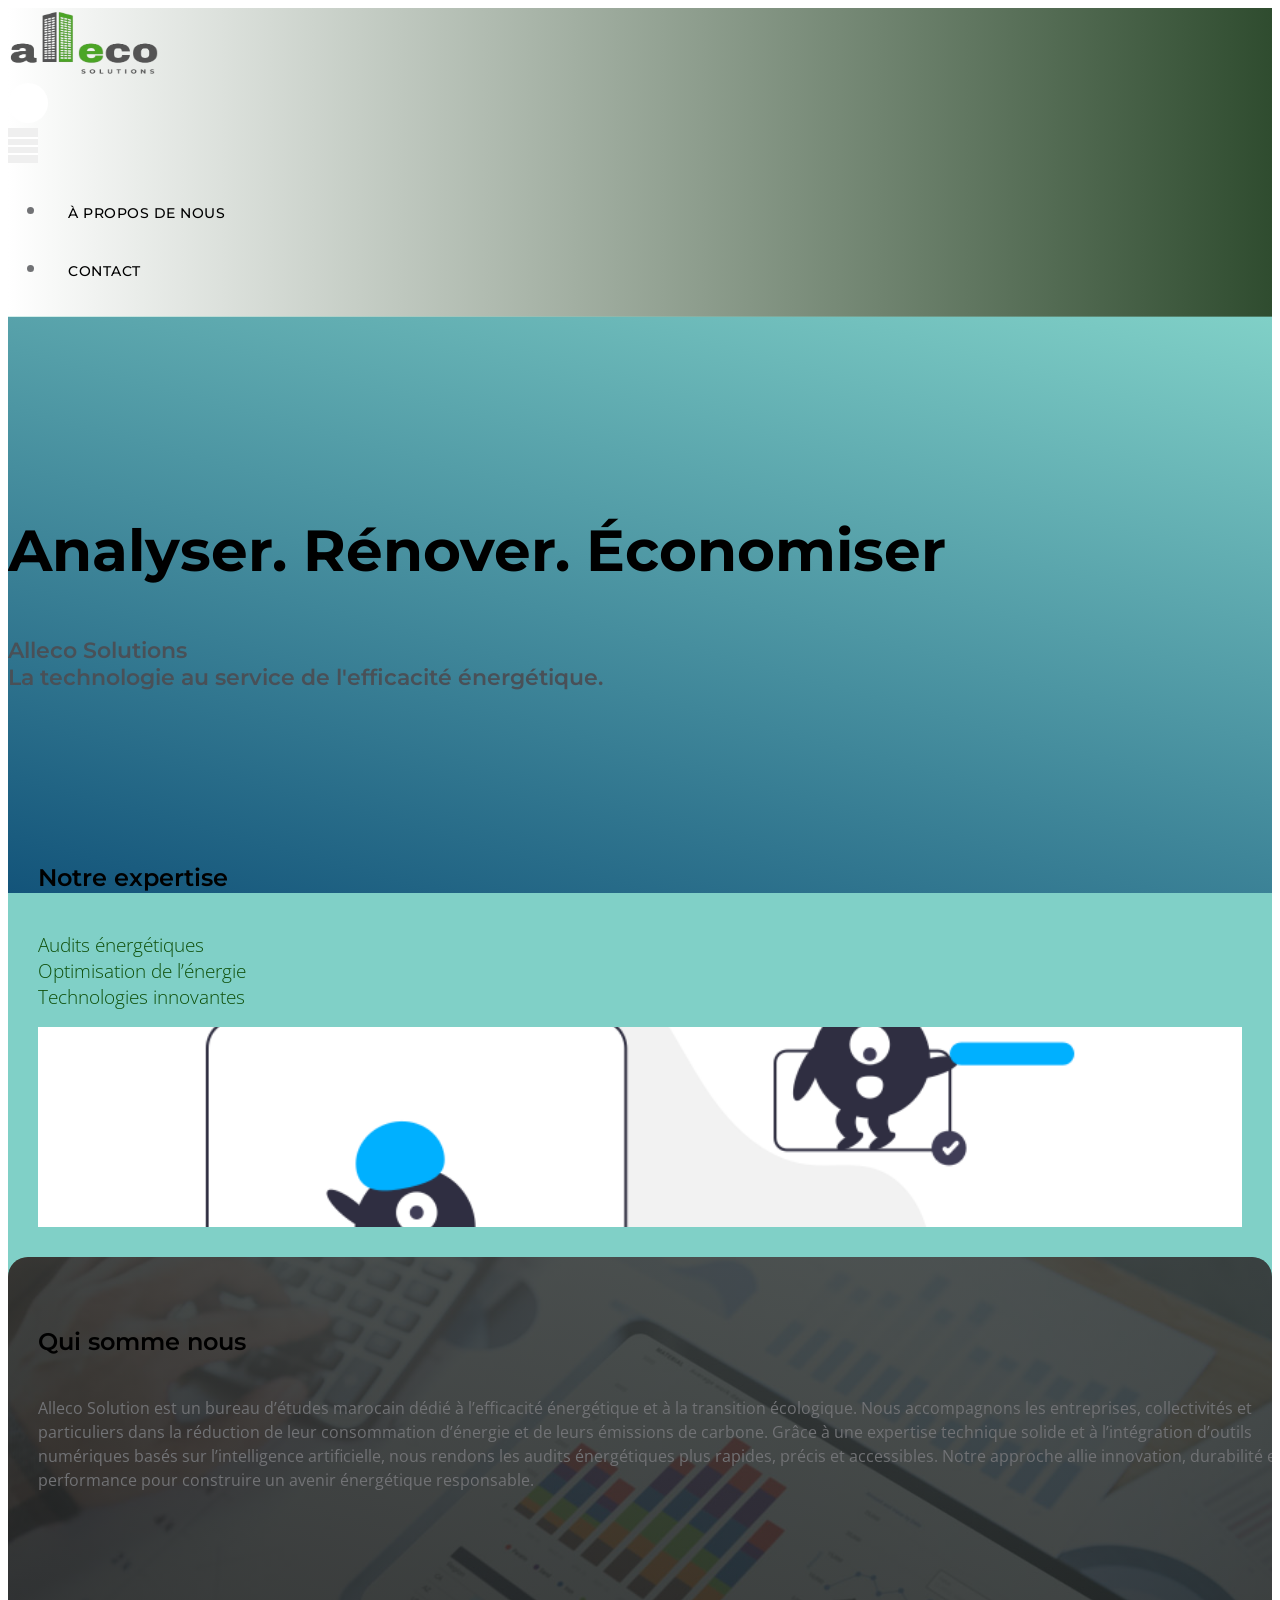
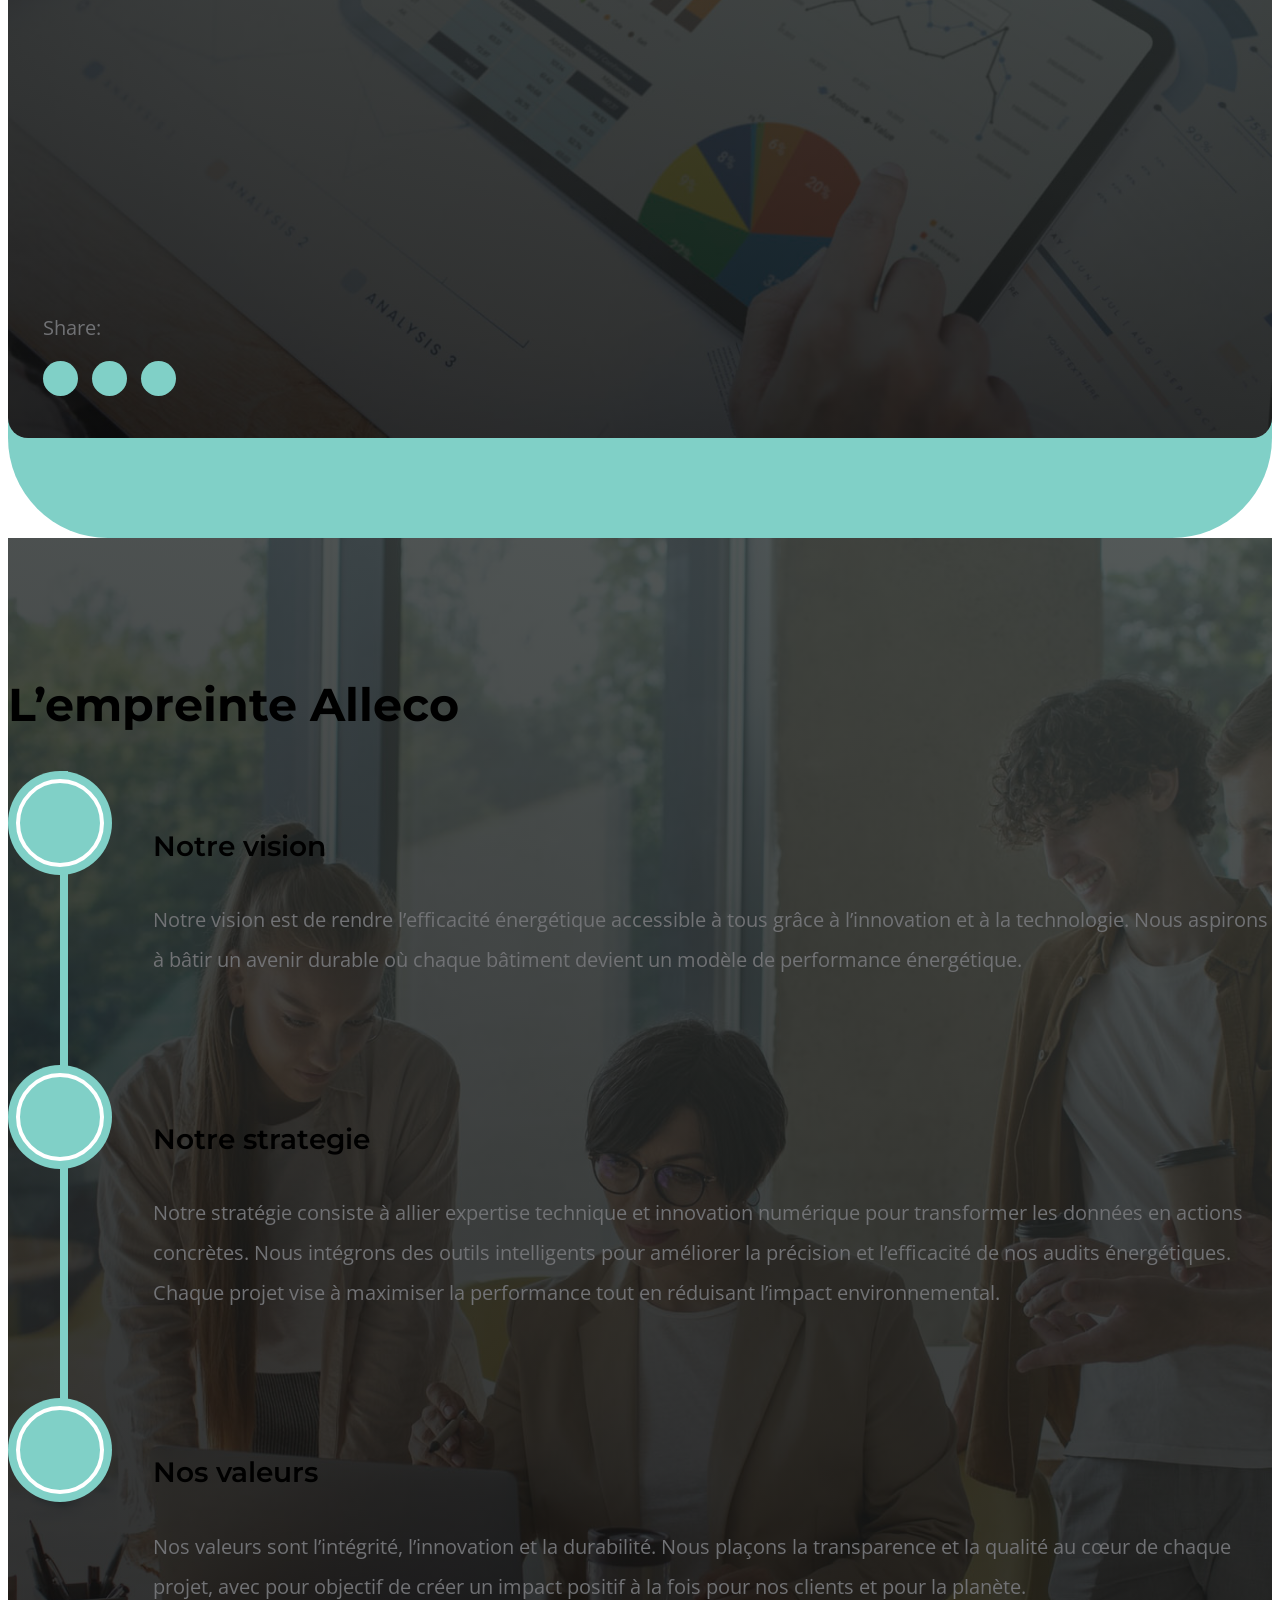
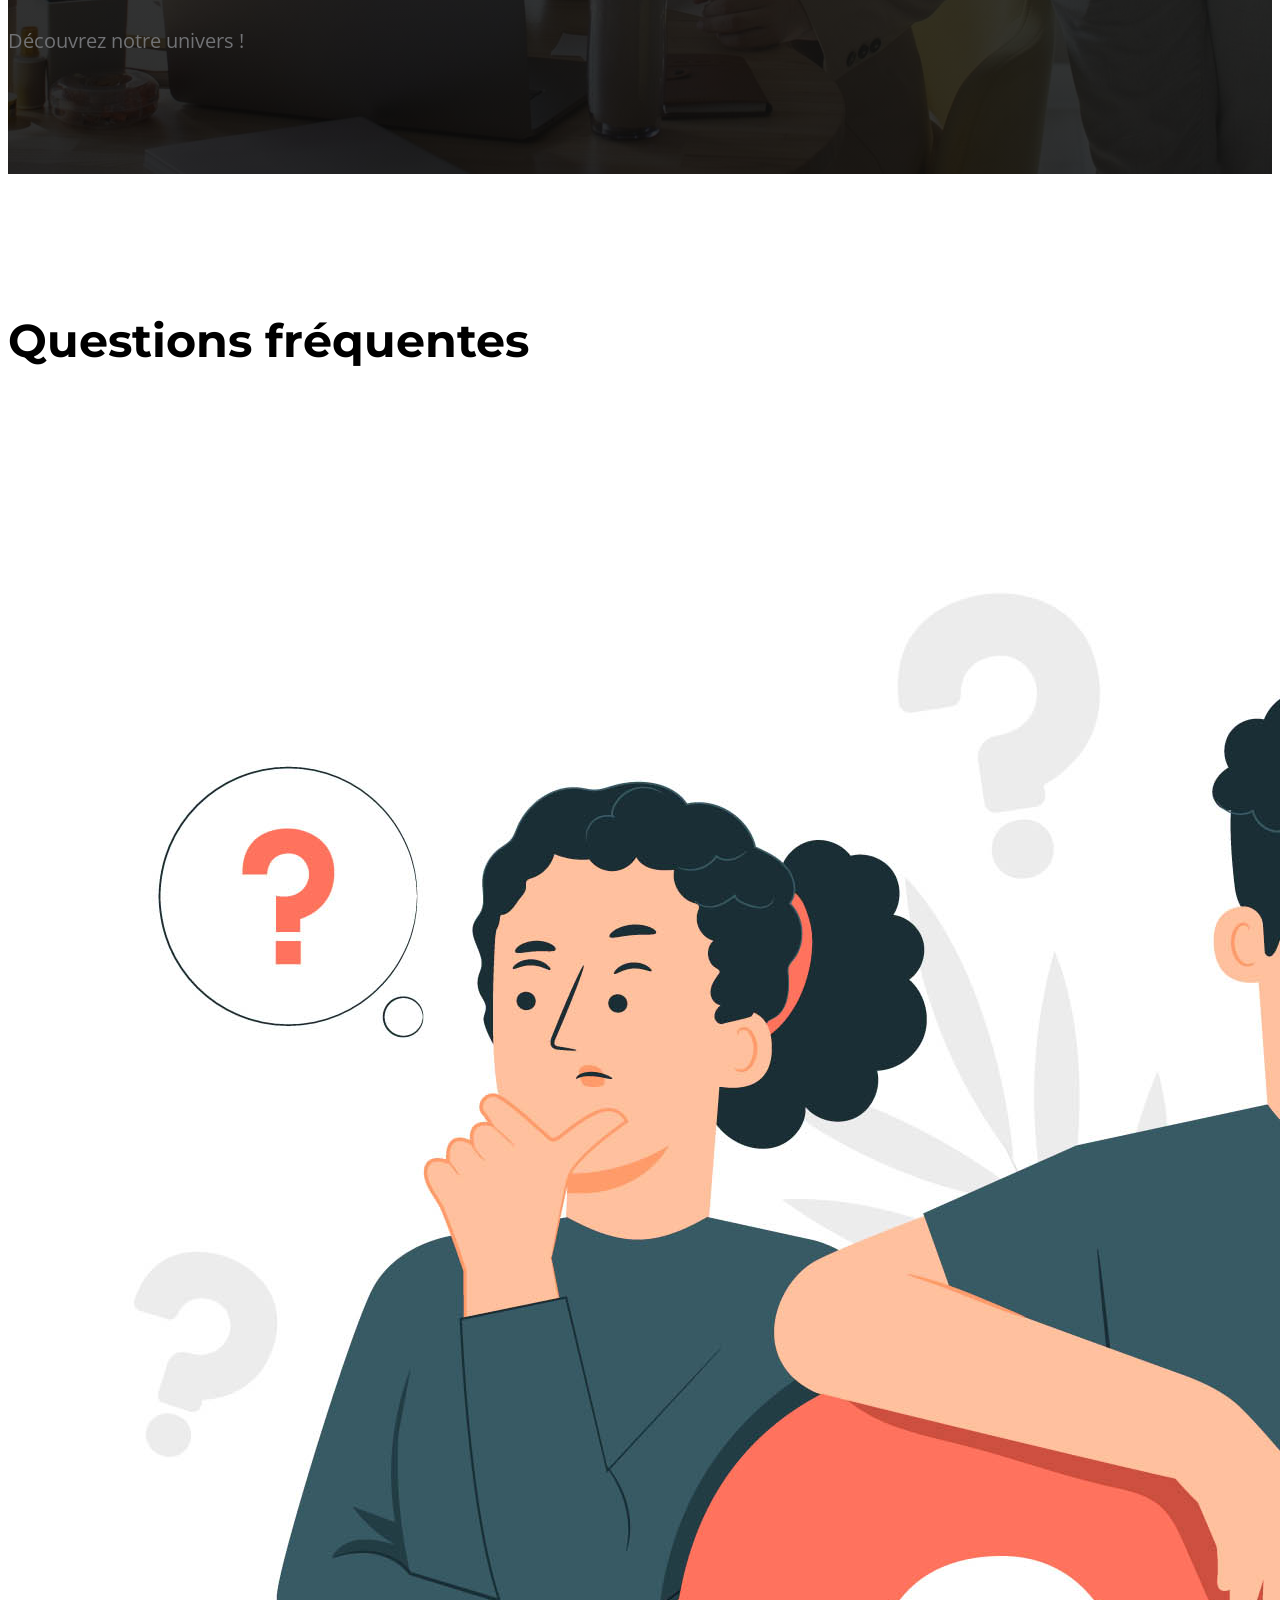
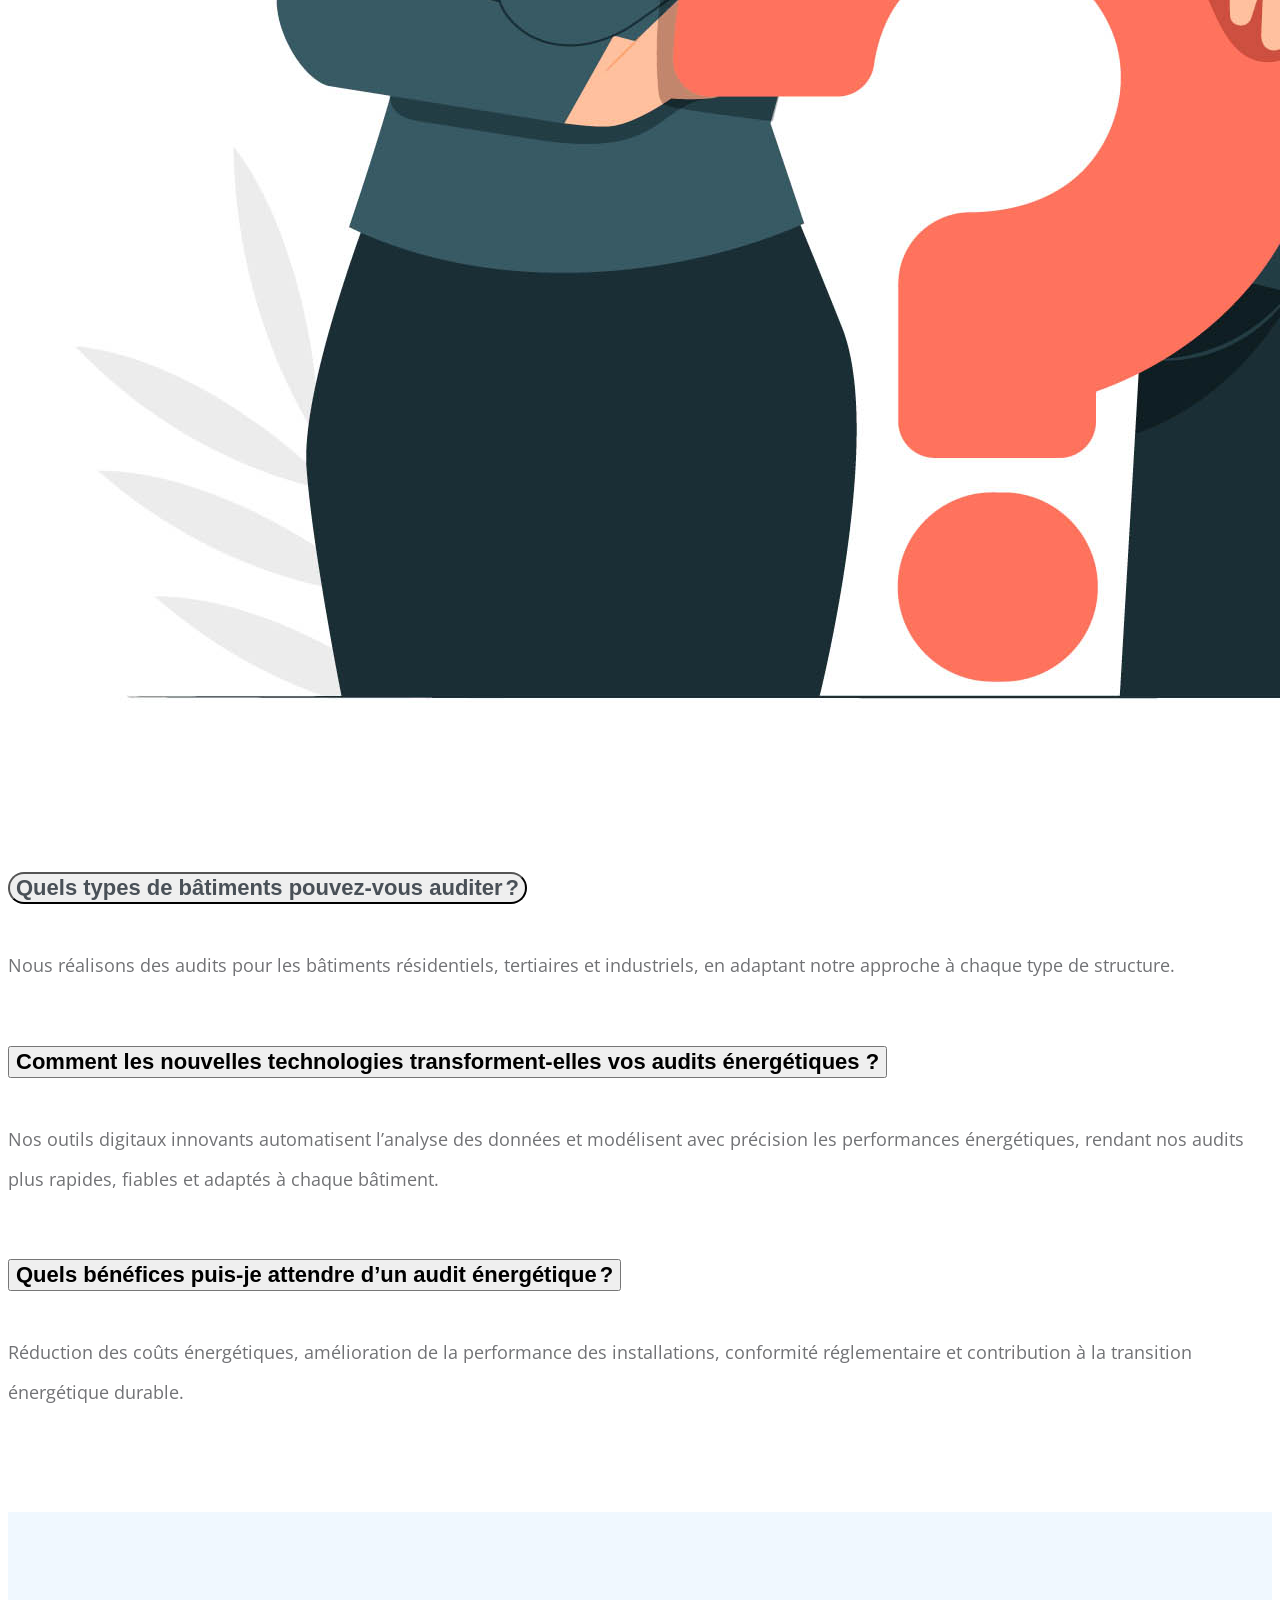
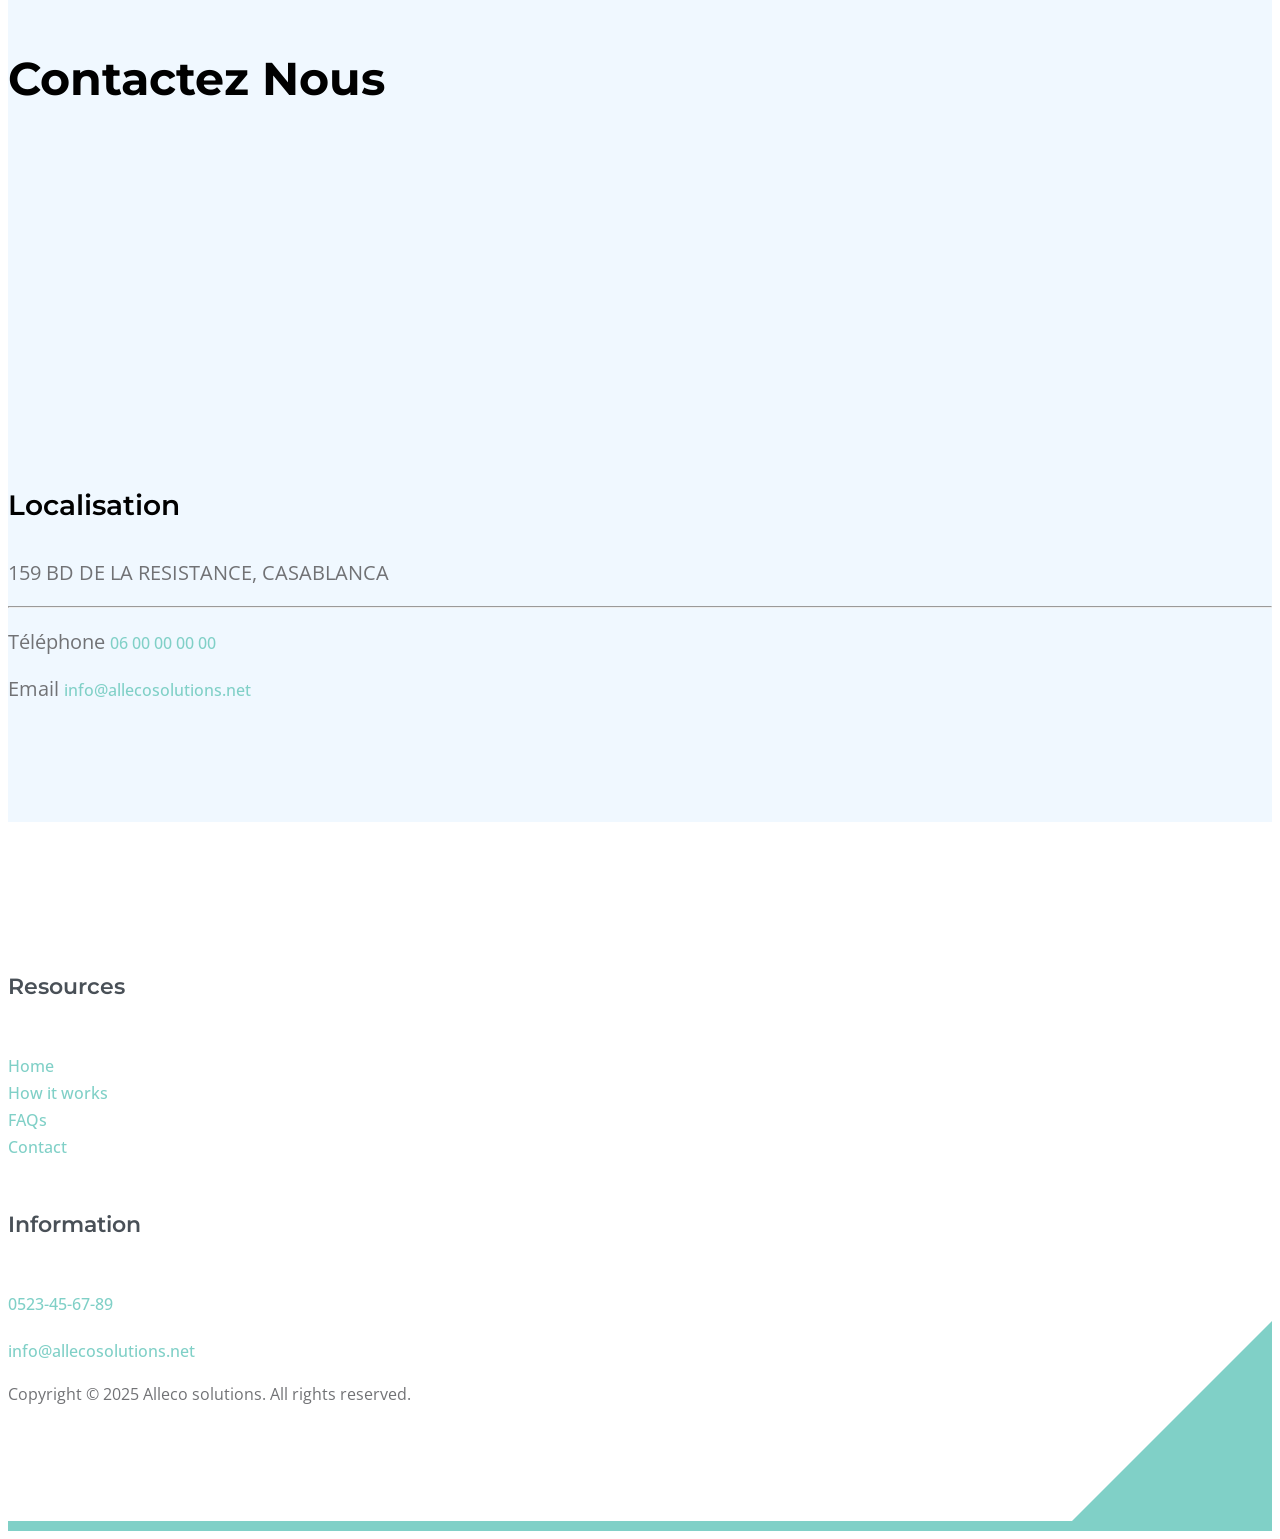
==== commit c98317e4: "localisation and FAQ fixed" ====
--- a/index.html
+++ b/index.html
@@ -586,7 +586,7 @@
                         <div class="col-12 text-center mt-5">
                             <p class="text-white">
                                 Découvrez notre univers !
-                                <a href="https://www.youtube.com/@pause_maybe" class="btn custom-btn custom-border-btn ms-3">Voir la vidéo</a>
+                                <!--<a href="" class="btn custom-btn custom-border-btn ms-3">Voir la vidéo</a>-->
                             </p>
                         </div>
                     </div>
@@ -627,13 +627,13 @@
                                 <div class="accordion-item">
                                     <h2 class="accordion-header" id="headingTwo">
                                         <button class="accordion-button collapsed" type="button" data-bs-toggle="collapse" data-bs-target="#collapseTwo" aria-expanded="false" aria-controls="collapseTwo">
-                                        Comment vos solutions optimisent-elles la consommation d’énergie ?
+                                        Comment les nouvelles technologies transforment-elles vos audits énergétiques ?
                                     </button>
                                     </h2>
 
                                     <div id="collapseTwo" class="accordion-collapse collapse" aria-labelledby="headingTwo" data-bs-parent="#accordionExample">
                                         <div class="accordion-body">
-                                            Grâce à nos outils numériques et à l’intelligence artificielle, nous analysons les données énergétiques pour identifier les leviers d’économie et proposer des recommandations personnalisées. <!-- <strong>alleco</strong> knchoufo b3iiiid knchoufo b3iiiid knchoufo b3iiiid knchoufo b3iiiid knchoufo b3iiiid knchoufo b3iiiid knchoufo b3iiiid knchoufo b3iiiid knchoufo b3iiiid-->
+                                            Nos outils digitaux innovants automatisent l’analyse des données et modélisent avec précision les performances énergétiques, rendant nos audits plus rapides, fiables et adaptés à chaque bâtiment. <!-- <strong>alleco</strong> knchoufo b3iiiid knchoufo b3iiiid knchoufo b3iiiid knchoufo b3iiiid knchoufo b3iiiid knchoufo b3iiiid knchoufo b3iiiid knchoufo b3iiiid knchoufo b3iiiid-->
                                         </div>
                                     </div>
                                 </div>
@@ -668,13 +668,13 @@
                         </div>
 
                         <div class="col-lg-5 col-12 mb-4 mb-lg-0">
-                            <iframe class="google-map" src="https://www.google.com/maps/embed?pb=!1m18!1m12!1m3!1d6242.696376034225!2d-7.605576413412856!3d33.54790447310578!2m3!1f0!2f0!3f0!3m2!1i1024!2i768!4f13.1!3m3!1m2!1s0xda632bc9e05e3cf%3A0xec5f7c1bf21da6db!2sAv.%202%20Mars%2C%20Casablanca!5e1!3m2!1sen!2sma!4v1760311605013!5m2!1sen!2sma" width="100%" height="250" style="border:0;" allowfullscreen="" loading="lazy" referrerpolicy="no-referrer-when-downgrade"></iframe>
+                            <iframe class="google-map" src="https://www.google.com/maps/embed?pb=!1m17!1m12!1m3!1d798.4895786876598!2d-7.60840673042038!3d33.584696998333534!2m3!1f0!2f0!3f0!3m2!1i1024!2i768!4f13.1!3m2!1m1!2zMzPCsDM1JzA0LjkiTiA3wrAzNicyOC4wIlc!5e1!3m2!1sen!2sma!4v1761924633697!5m2!1sen!2sma" width="600" height="300" style="border:0;" allowfullscreen="" loading="lazy" referrerpolicy="no-referrer-when-downgrade"></iframe>
                         </div>
 
                         <div class="col-lg-3 col-md-6 col-12 mb-3 mb-lg- mb-md-0 ms-auto">
                             <h4 class="mb-3">Localisation</h4>
 
-                            <p>Appartement, casablanca, maroc</p>
+                            <p>159 BD DE LA RESISTANCE, CASABLANCA</p>
 
                             <hr>
 
@@ -689,8 +689,8 @@
                             <p class="d-flex align-items-center">
                                 <span class="me-2">Email</span>
 
-                                <a href="mailto:info@company.com" class="site-footer-link">
-                                    info@alleco.com
+                                <a href="info@allecosolutions.net" class="site-footer-link">
+                                    info@allecosolutions.net
                                 </a>
                             </p>
                         </div>
@@ -762,13 +762,13 @@
 
                         <p class="text-white d-flex mb-1">
                             <a href="tel: 305-240-9671" class="site-footer-link">
-                                06 00 00 00 00
+                                0523-45-67-89
                             </a>
                         </p>
 
                         <p class="text-white d-flex">
-                            <a href="mailto:info@company.com" class="site-footer-link">
-                                info@company.com
+                            <a href="info@allecosolutions.net" class="site-footer-link">
+                                info@allecosolutions.net
                             </a>
                         </p>
                     </div>
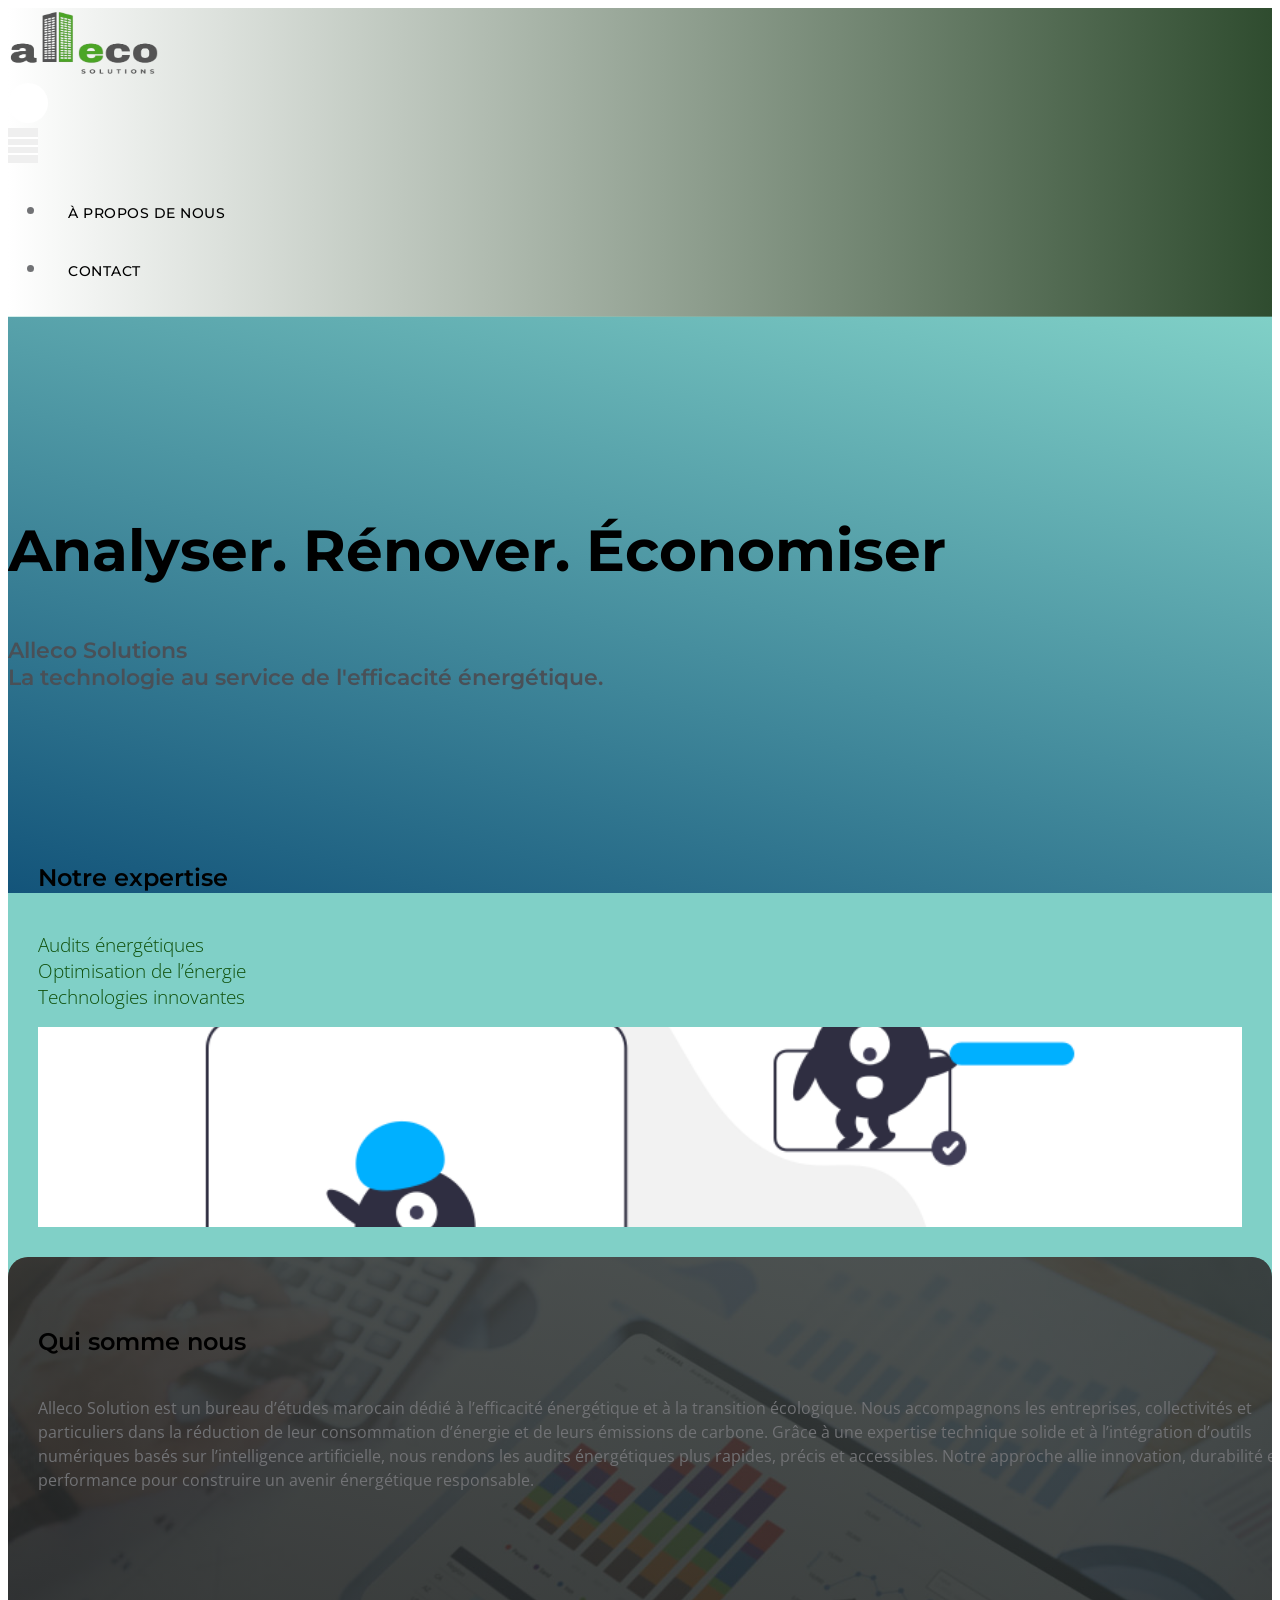
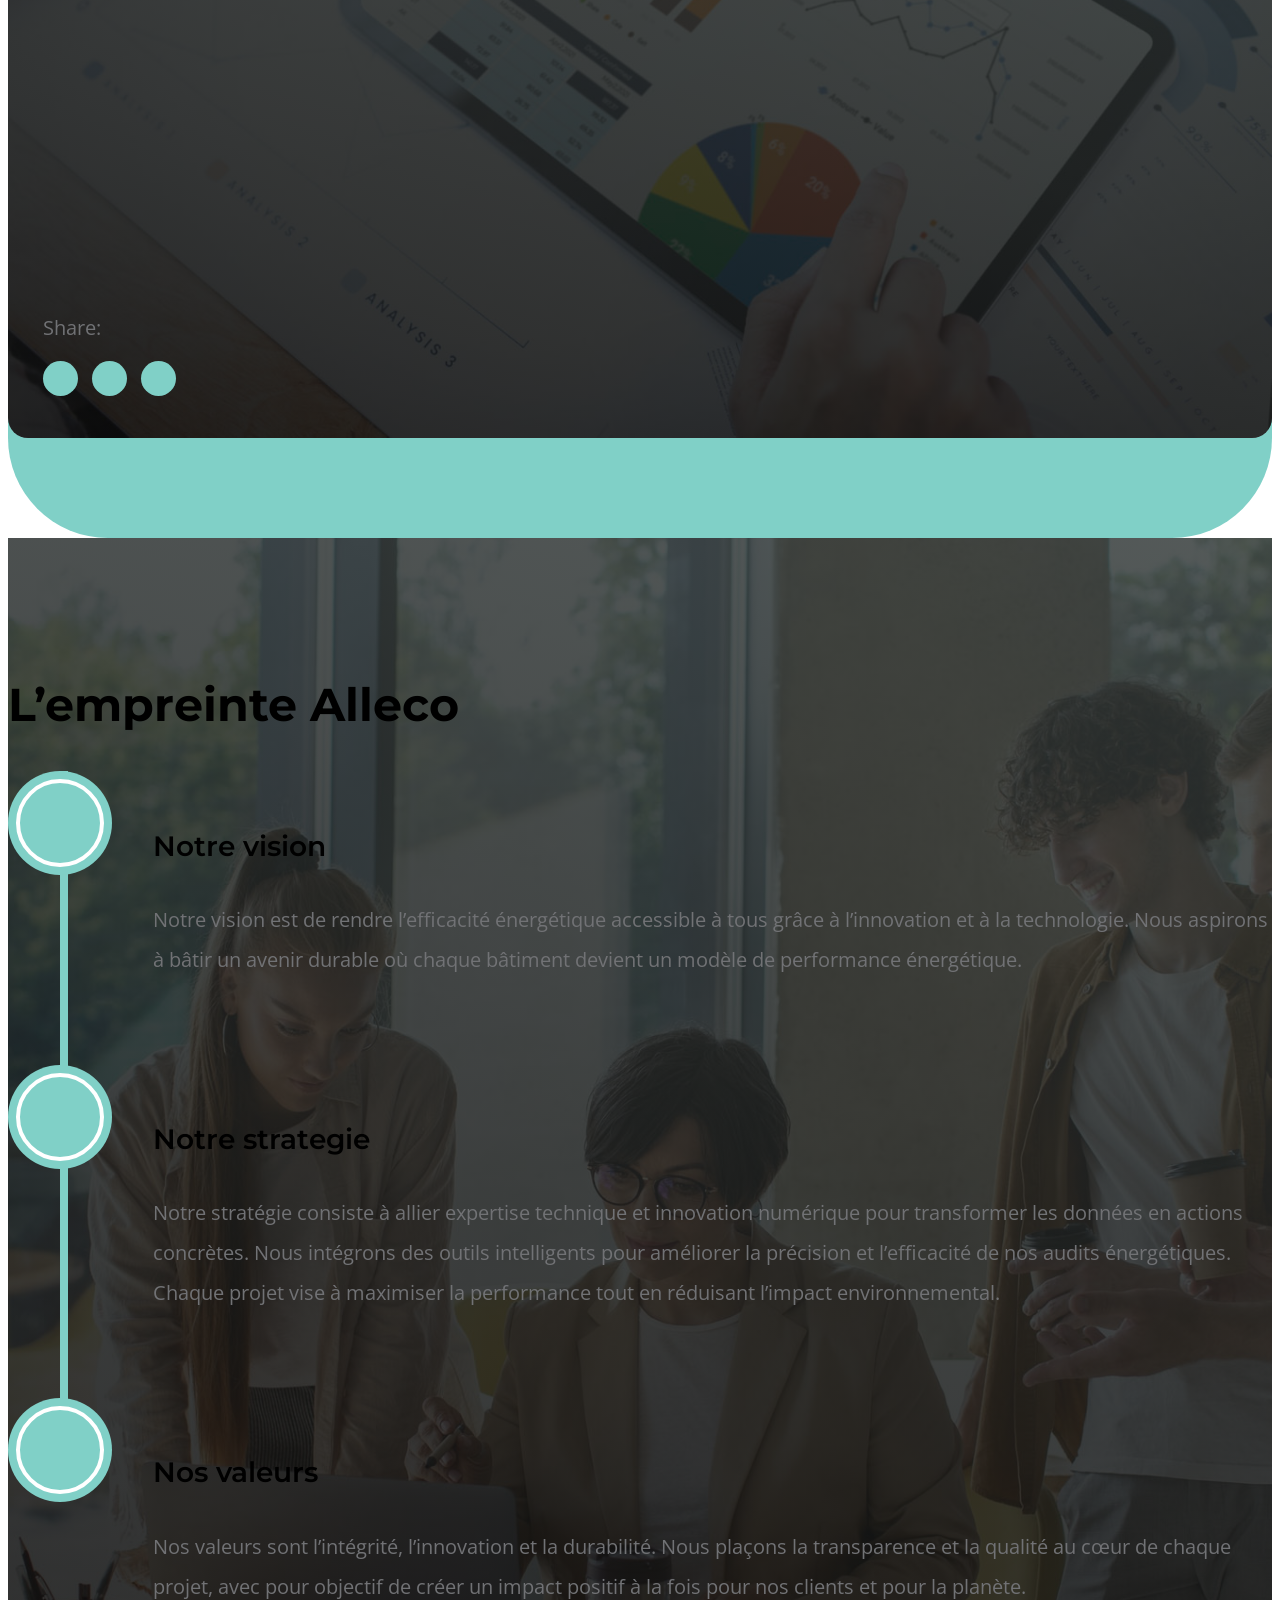
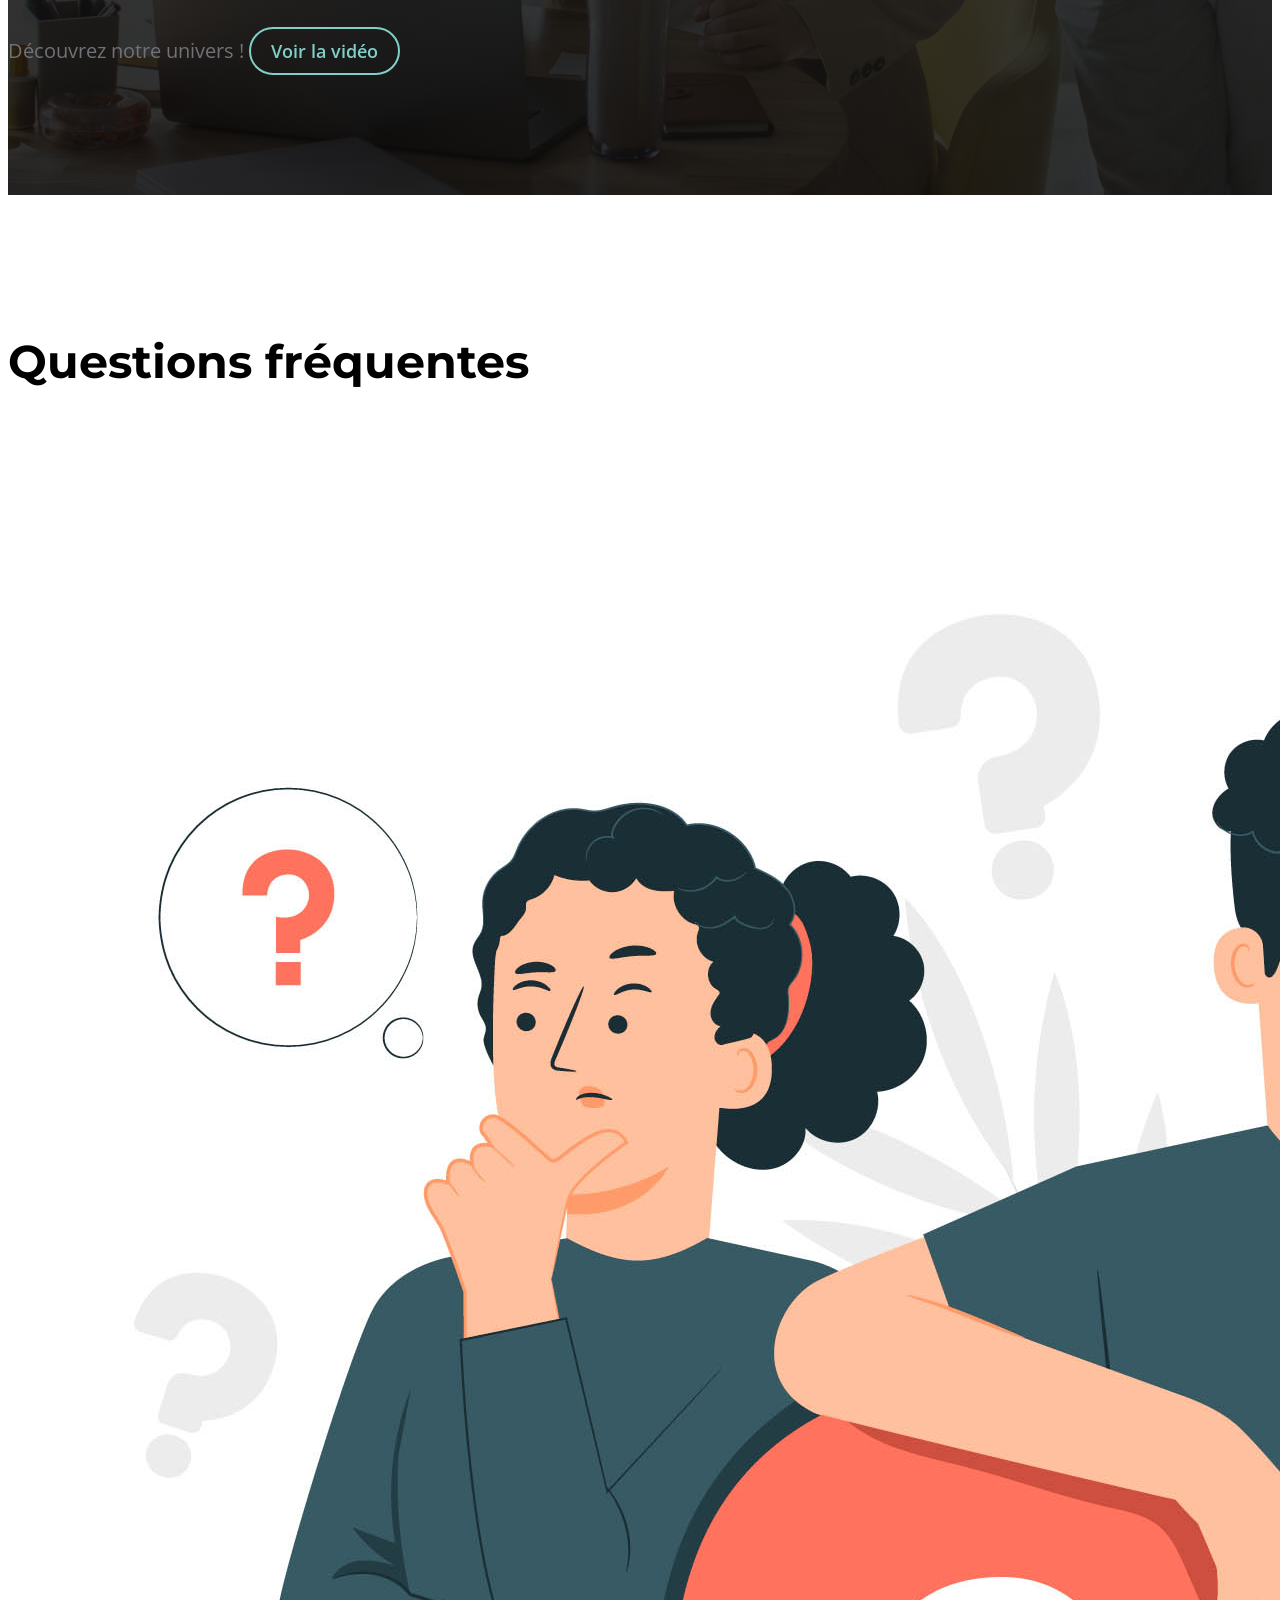
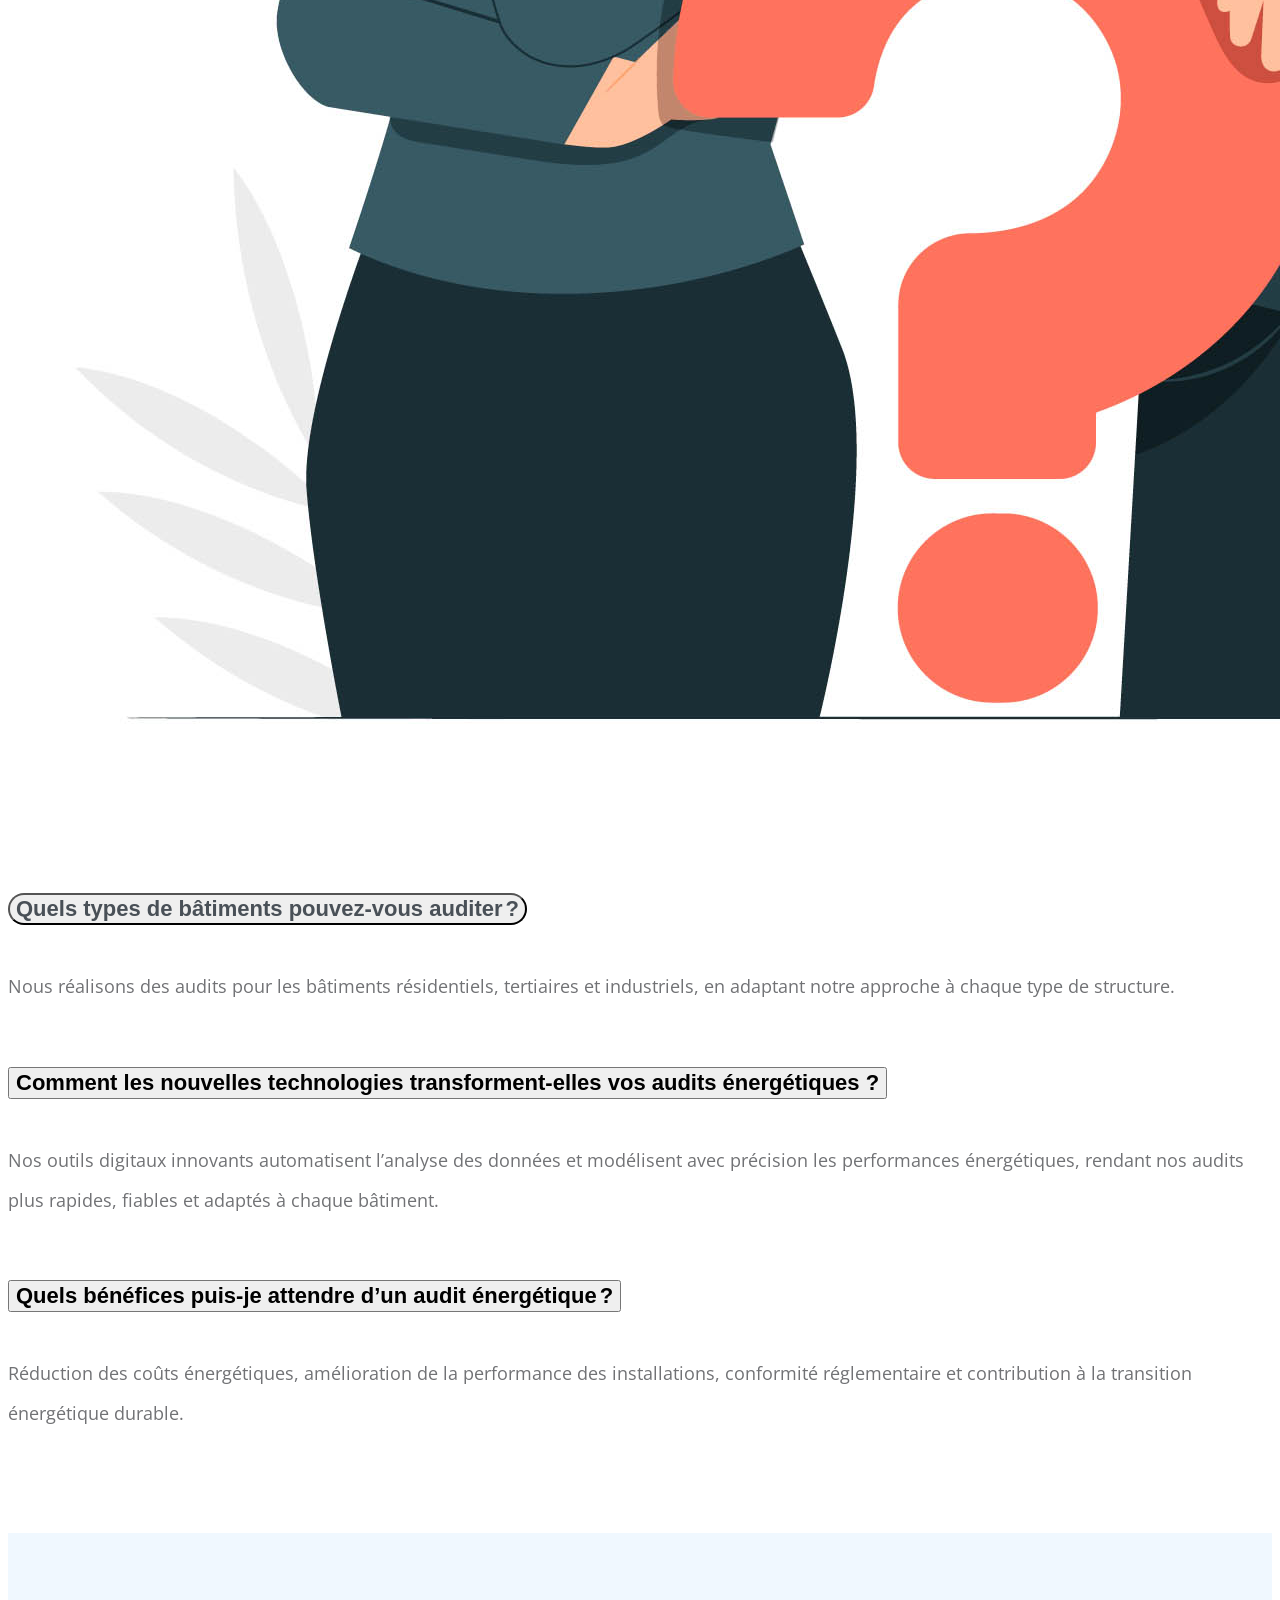
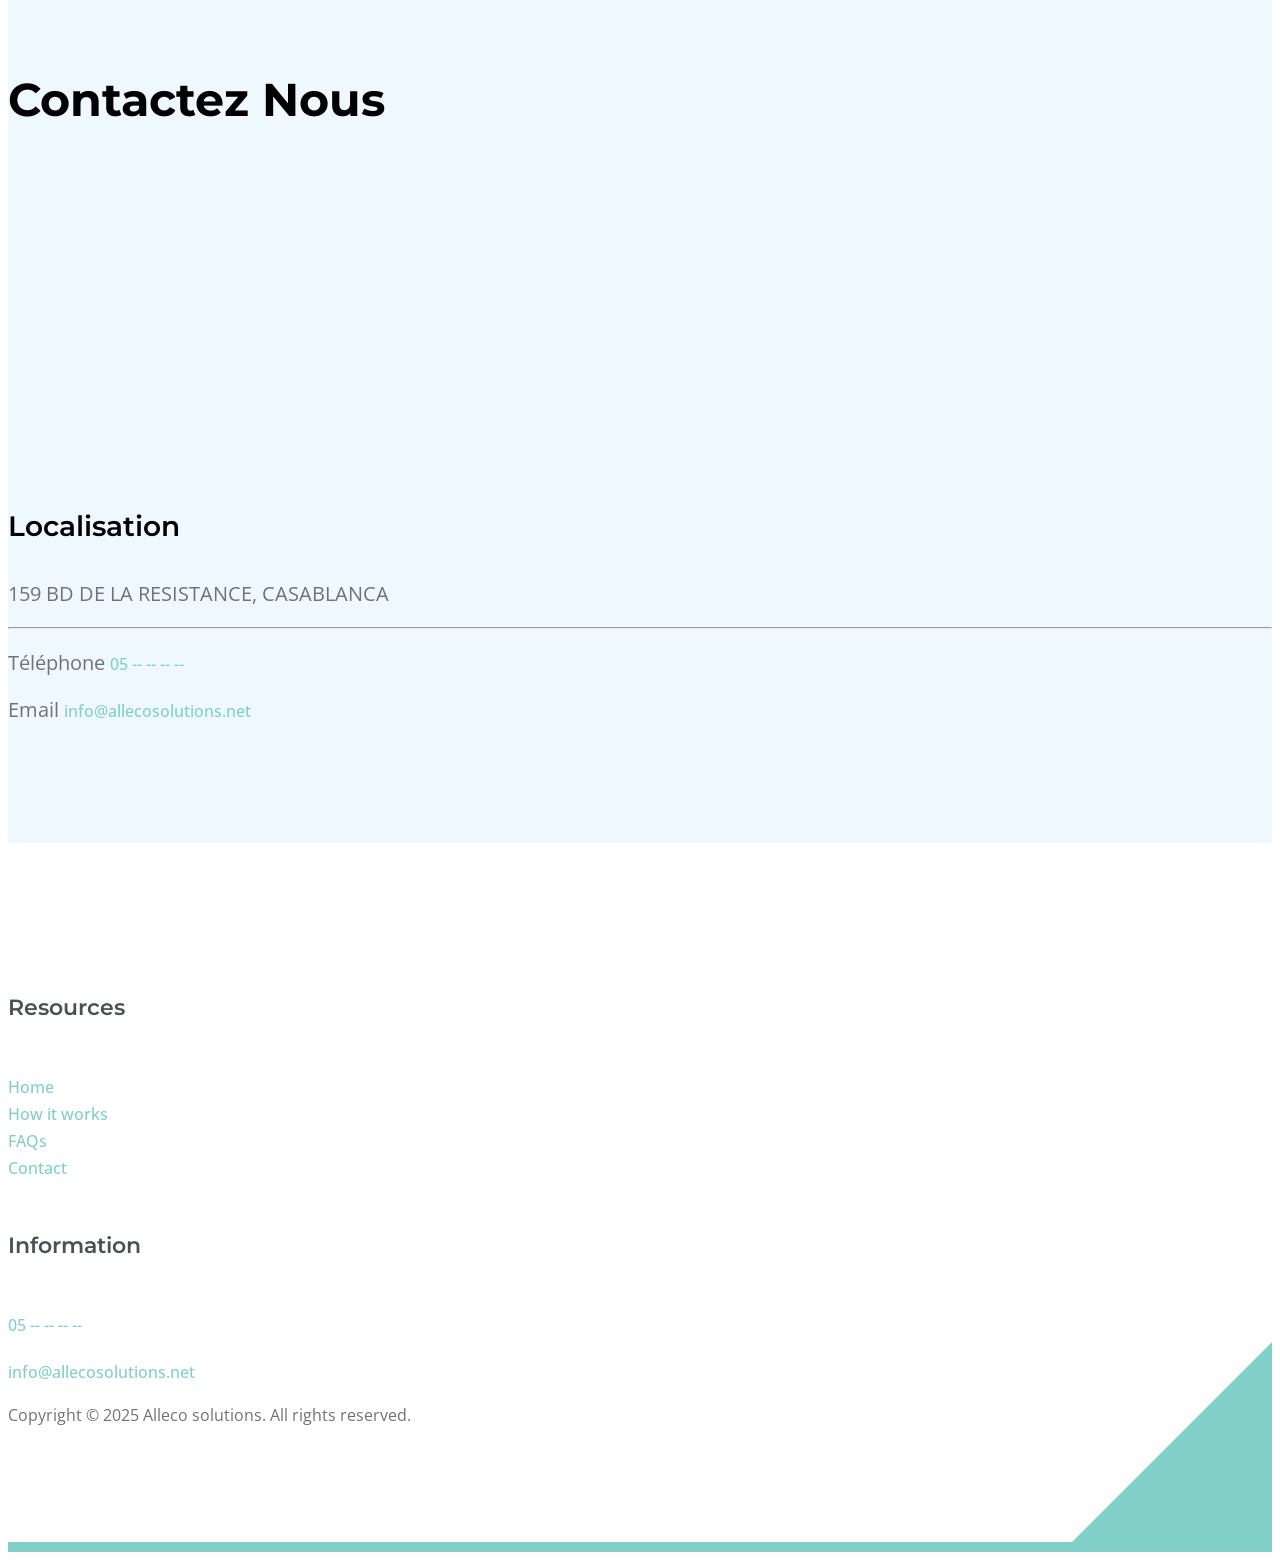
==== commit 3fa2b60a: "phone num changed" ====
--- a/index.html
+++ b/index.html
@@ -586,7 +586,7 @@
                         <div class="col-12 text-center mt-5">
                             <p class="text-white">
                                 Découvrez notre univers !
-                                <!--<a href="" class="btn custom-btn custom-border-btn ms-3">Voir la vidéo</a>-->
+                                <a class="btn custom-btn custom-border-btn ms-3">Voir la vidéo</a>
                             </p>
                         </div>
                     </div>
@@ -681,8 +681,8 @@
                             <p class="d-flex align-items-center mb-1">
                                 <span class="me-2">Téléphone</span>
 
-                                <a href="tel: 305-240-9671" class="site-footer-link">
-                                    06 00 00 00 00
+                                <a href="tel: 05 -- -- -- --" class="site-footer-link">
+                                    05 -- -- -- --
                                 </a>
                             </p>
 
@@ -761,8 +761,8 @@
                         <h6 class="site-footer-title mb-3">Information</h6>
 
                         <p class="text-white d-flex mb-1">
-                            <a href="tel: 305-240-9671" class="site-footer-link">
-                                0523-45-67-89
+                            <a href="tel: 05 -- -- -- --" class="site-footer-link">
+                                05 -- -- -- --
                             </a>
                         </p>
 
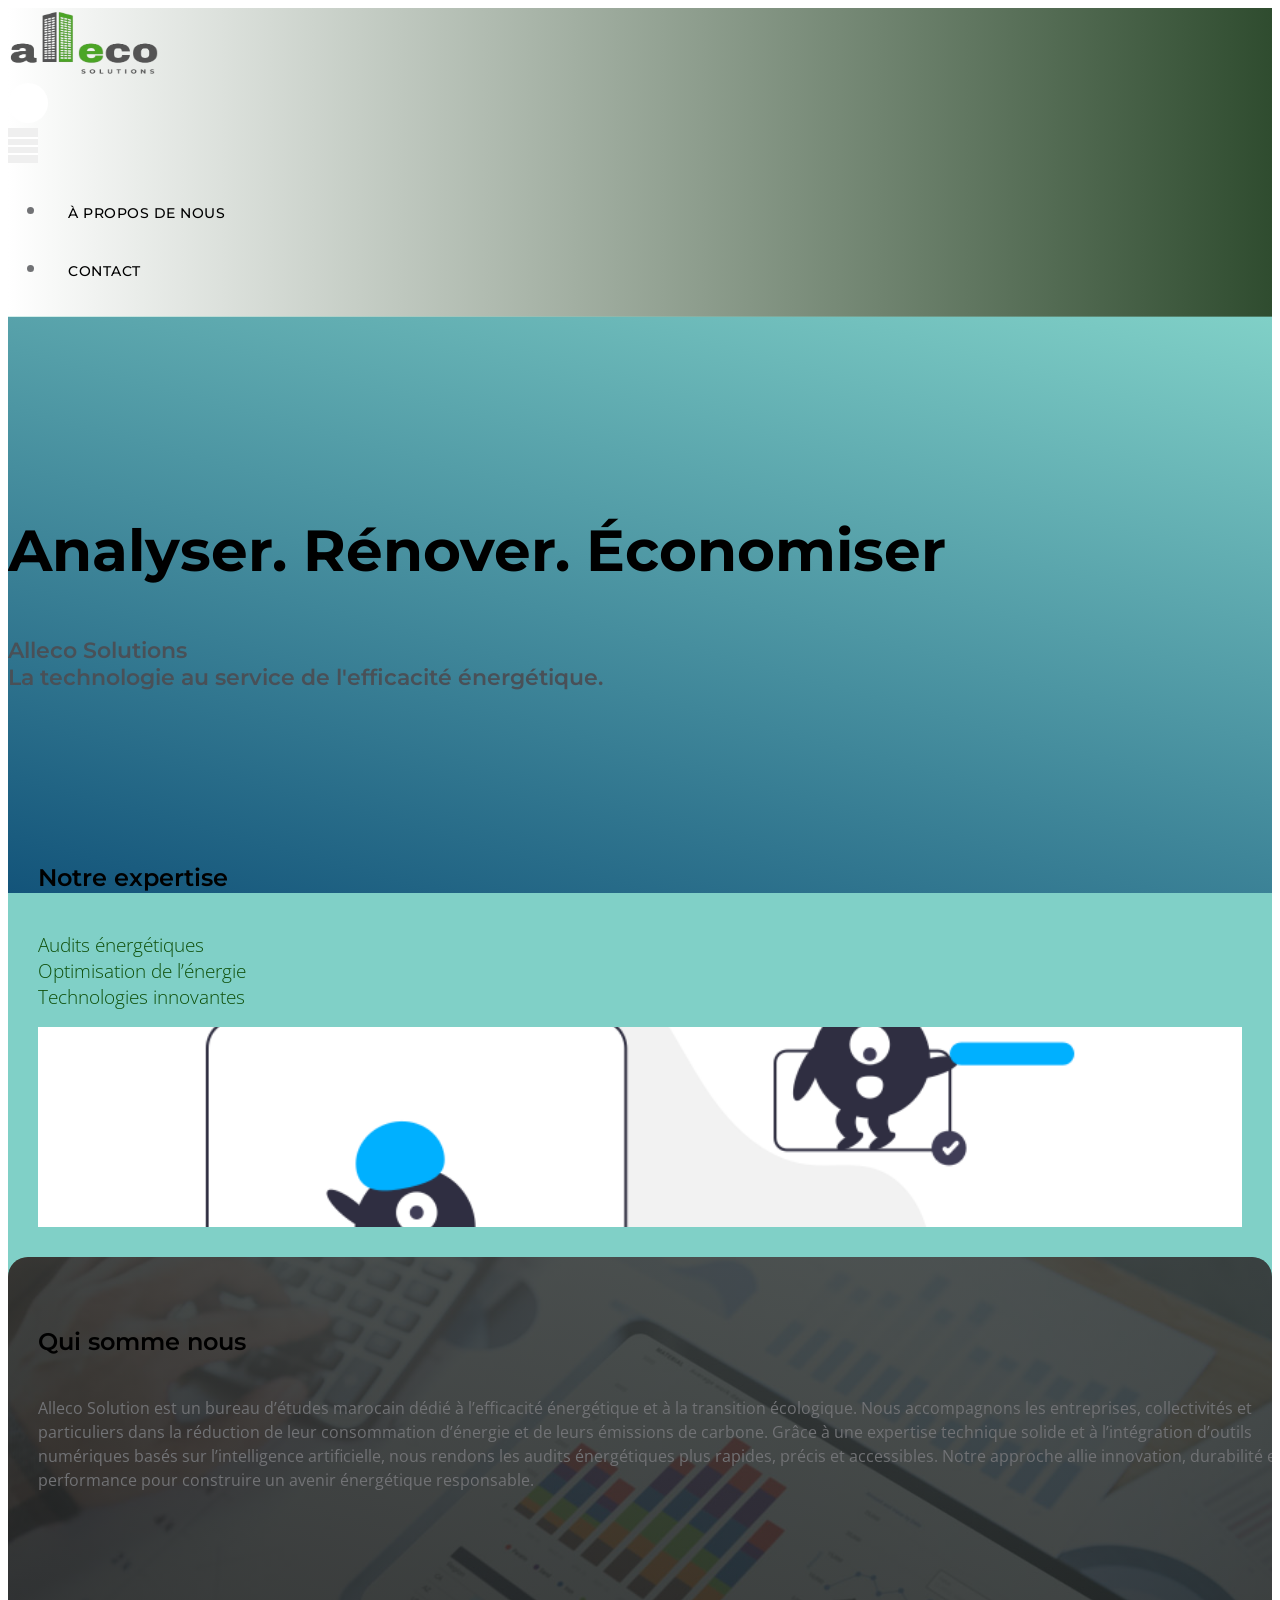
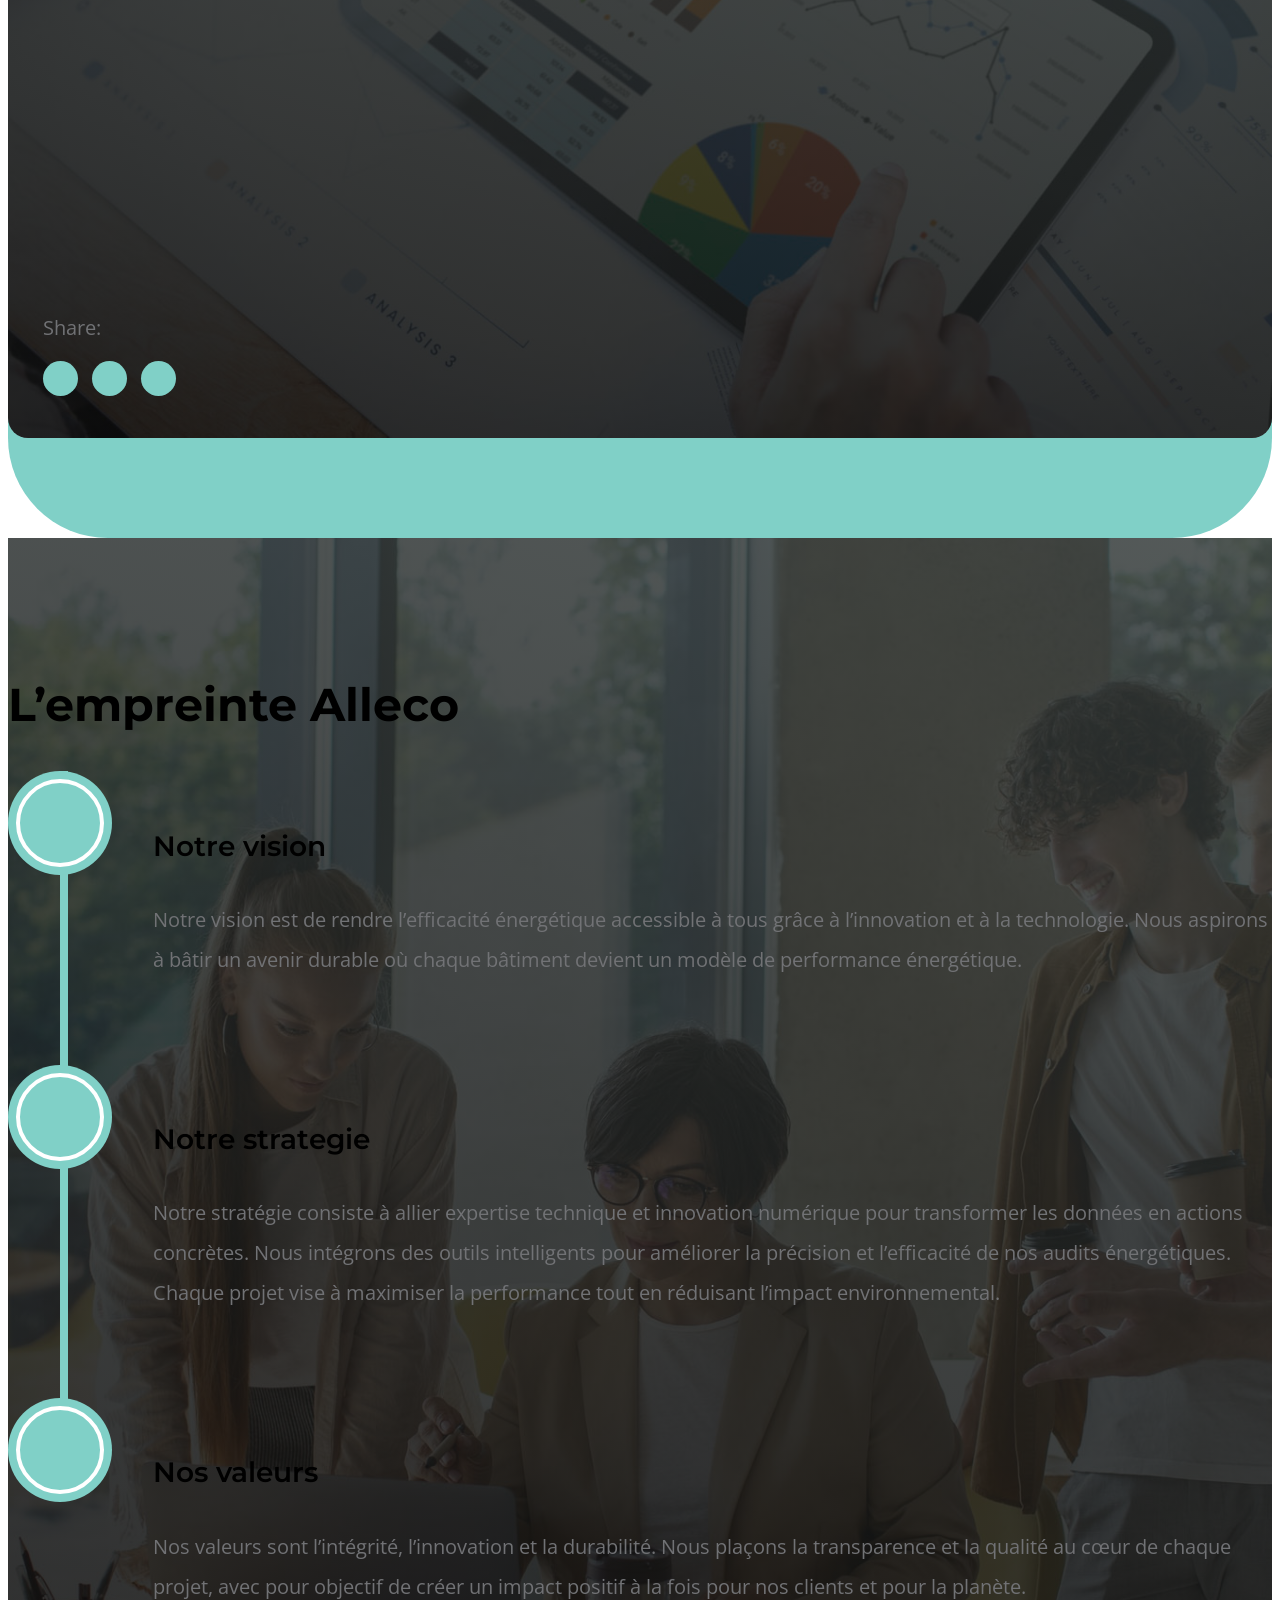
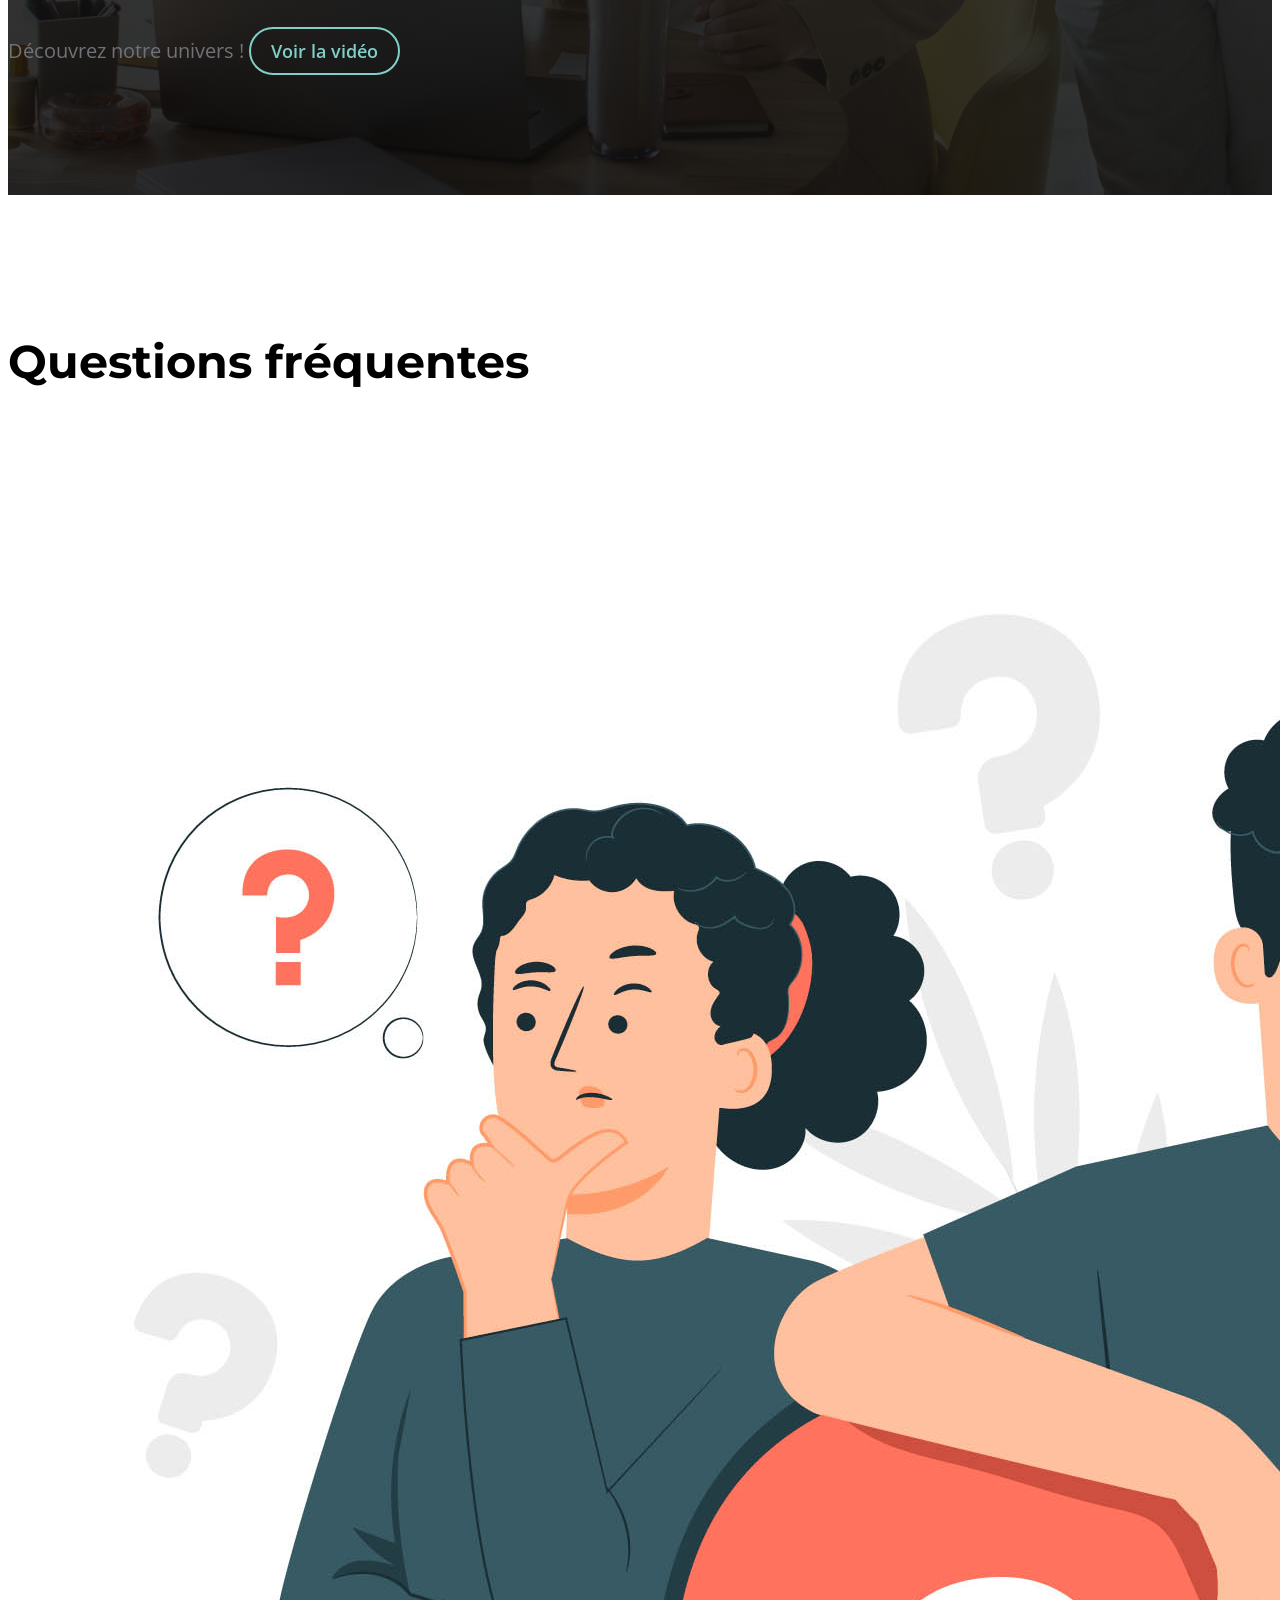
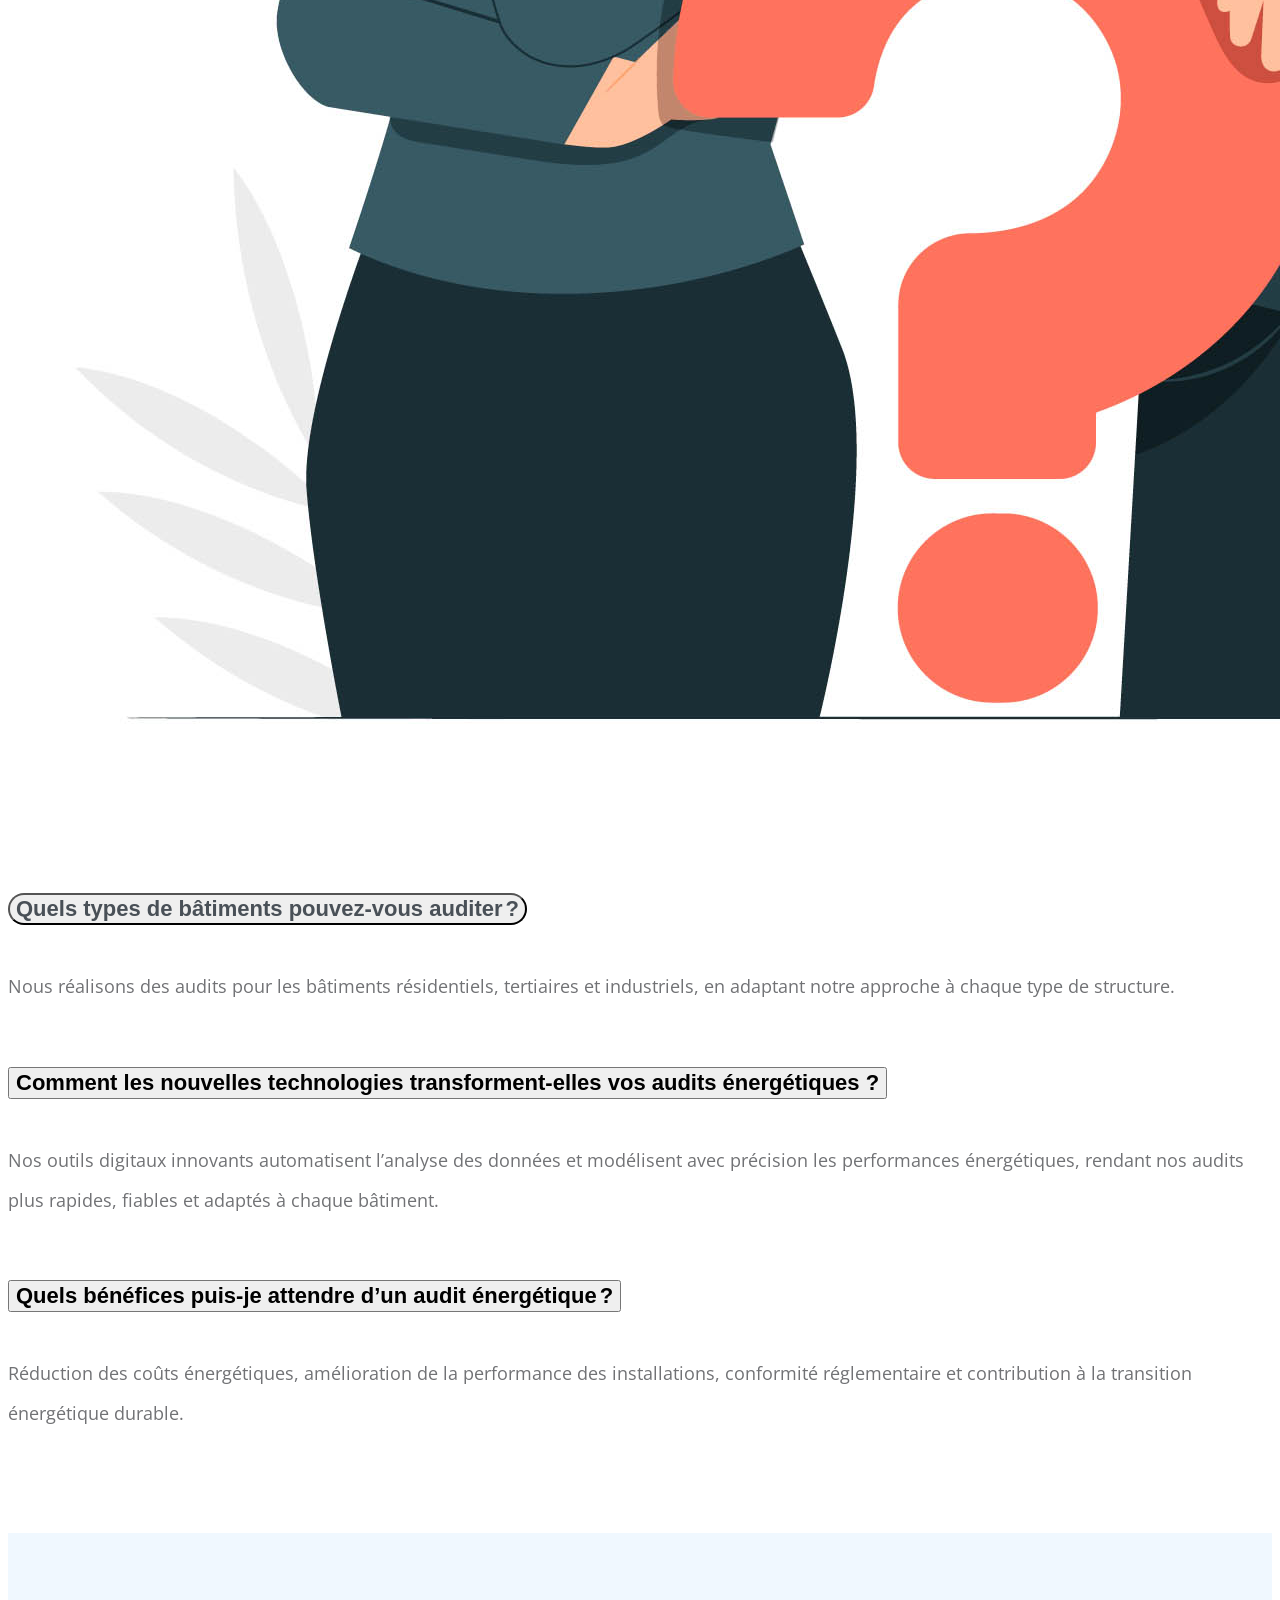
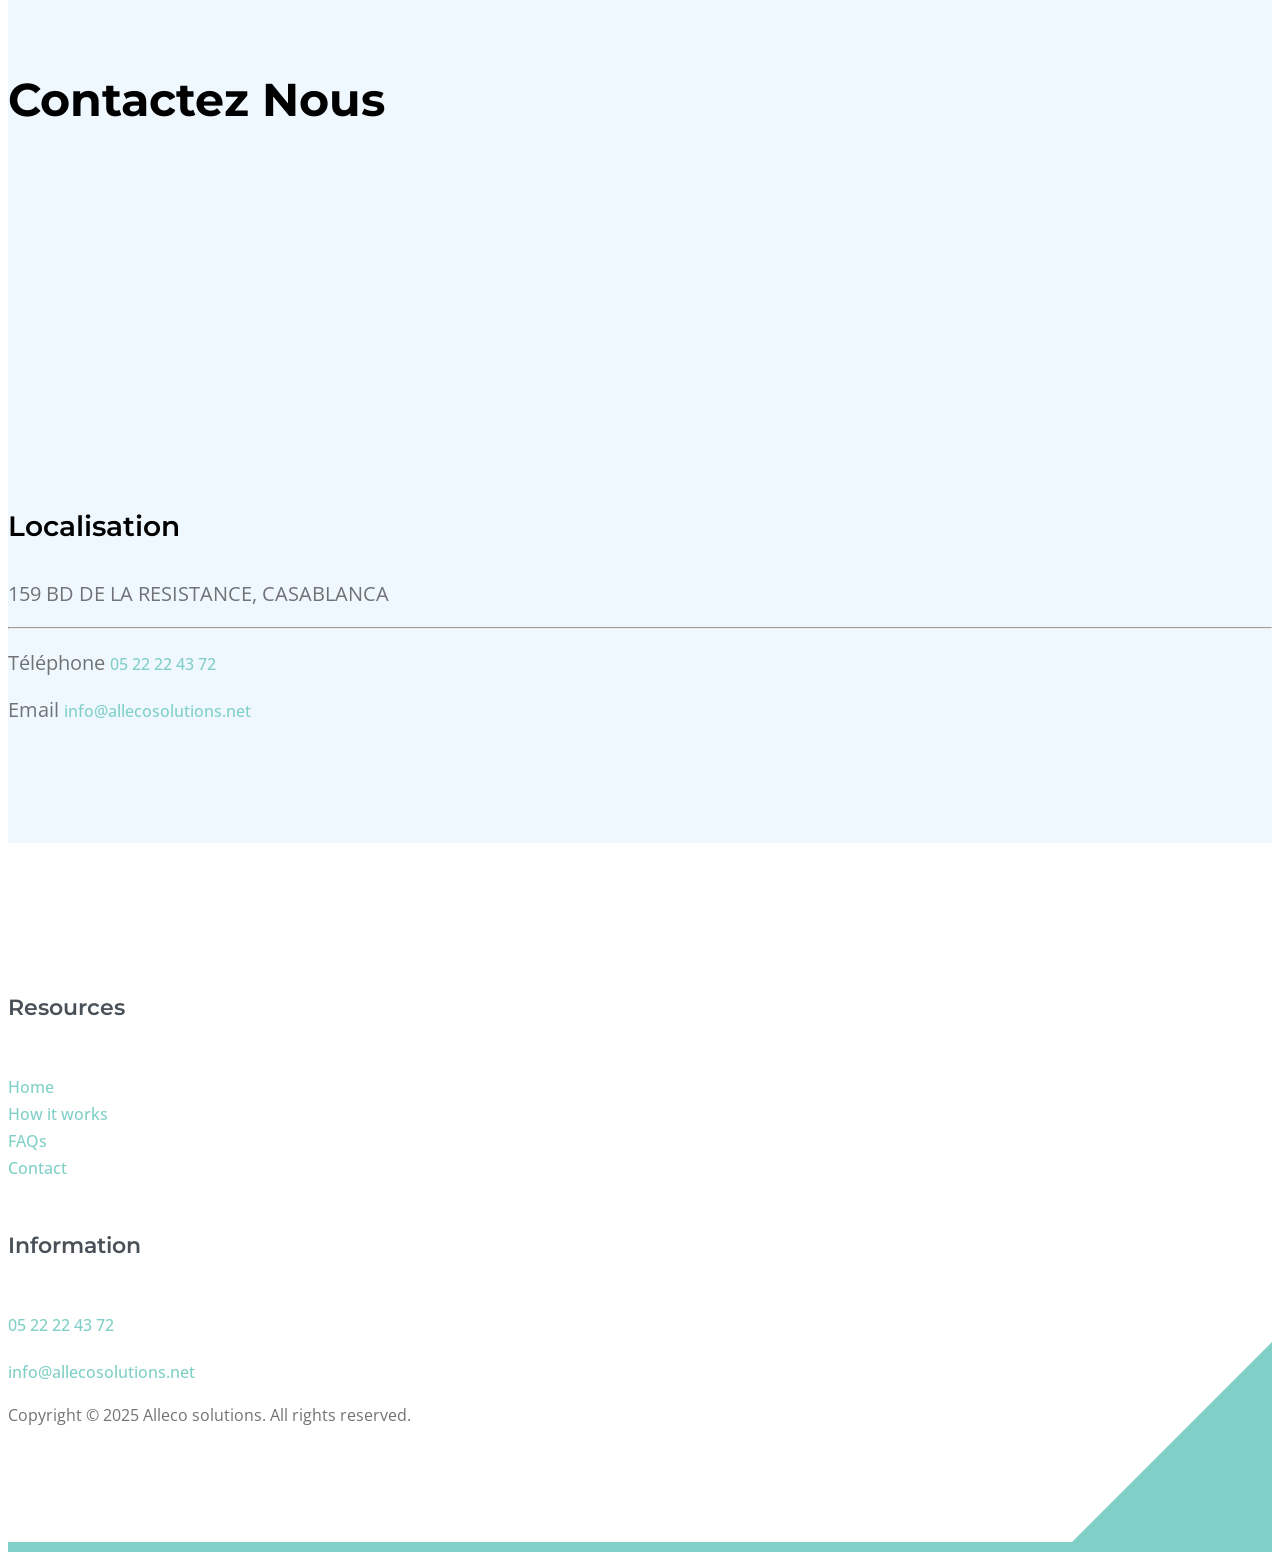
==== commit b5a02ebd: "Téléphone" ====
--- a/index.html
+++ b/index.html
@@ -681,8 +681,8 @@
                             <p class="d-flex align-items-center mb-1">
                                 <span class="me-2">Téléphone</span>
 
-                                <a href="tel: 05 -- -- -- --" class="site-footer-link">
-                                    05 -- -- -- --
+                                <a href="tel: 0522224372" class="site-footer-link">
+                                    05 22 22 43 72
                                 </a>
                             </p>
 
@@ -761,8 +761,8 @@
                         <h6 class="site-footer-title mb-3">Information</h6>
 
                         <p class="text-white d-flex mb-1">
-                            <a href="tel: 05 -- -- -- --" class="site-footer-link">
-                                05 -- -- -- --
+                            <a href="tel: 0522224372" class="site-footer-link">
+                                05 22 22 43 72
                             </a>
                         </p>
 
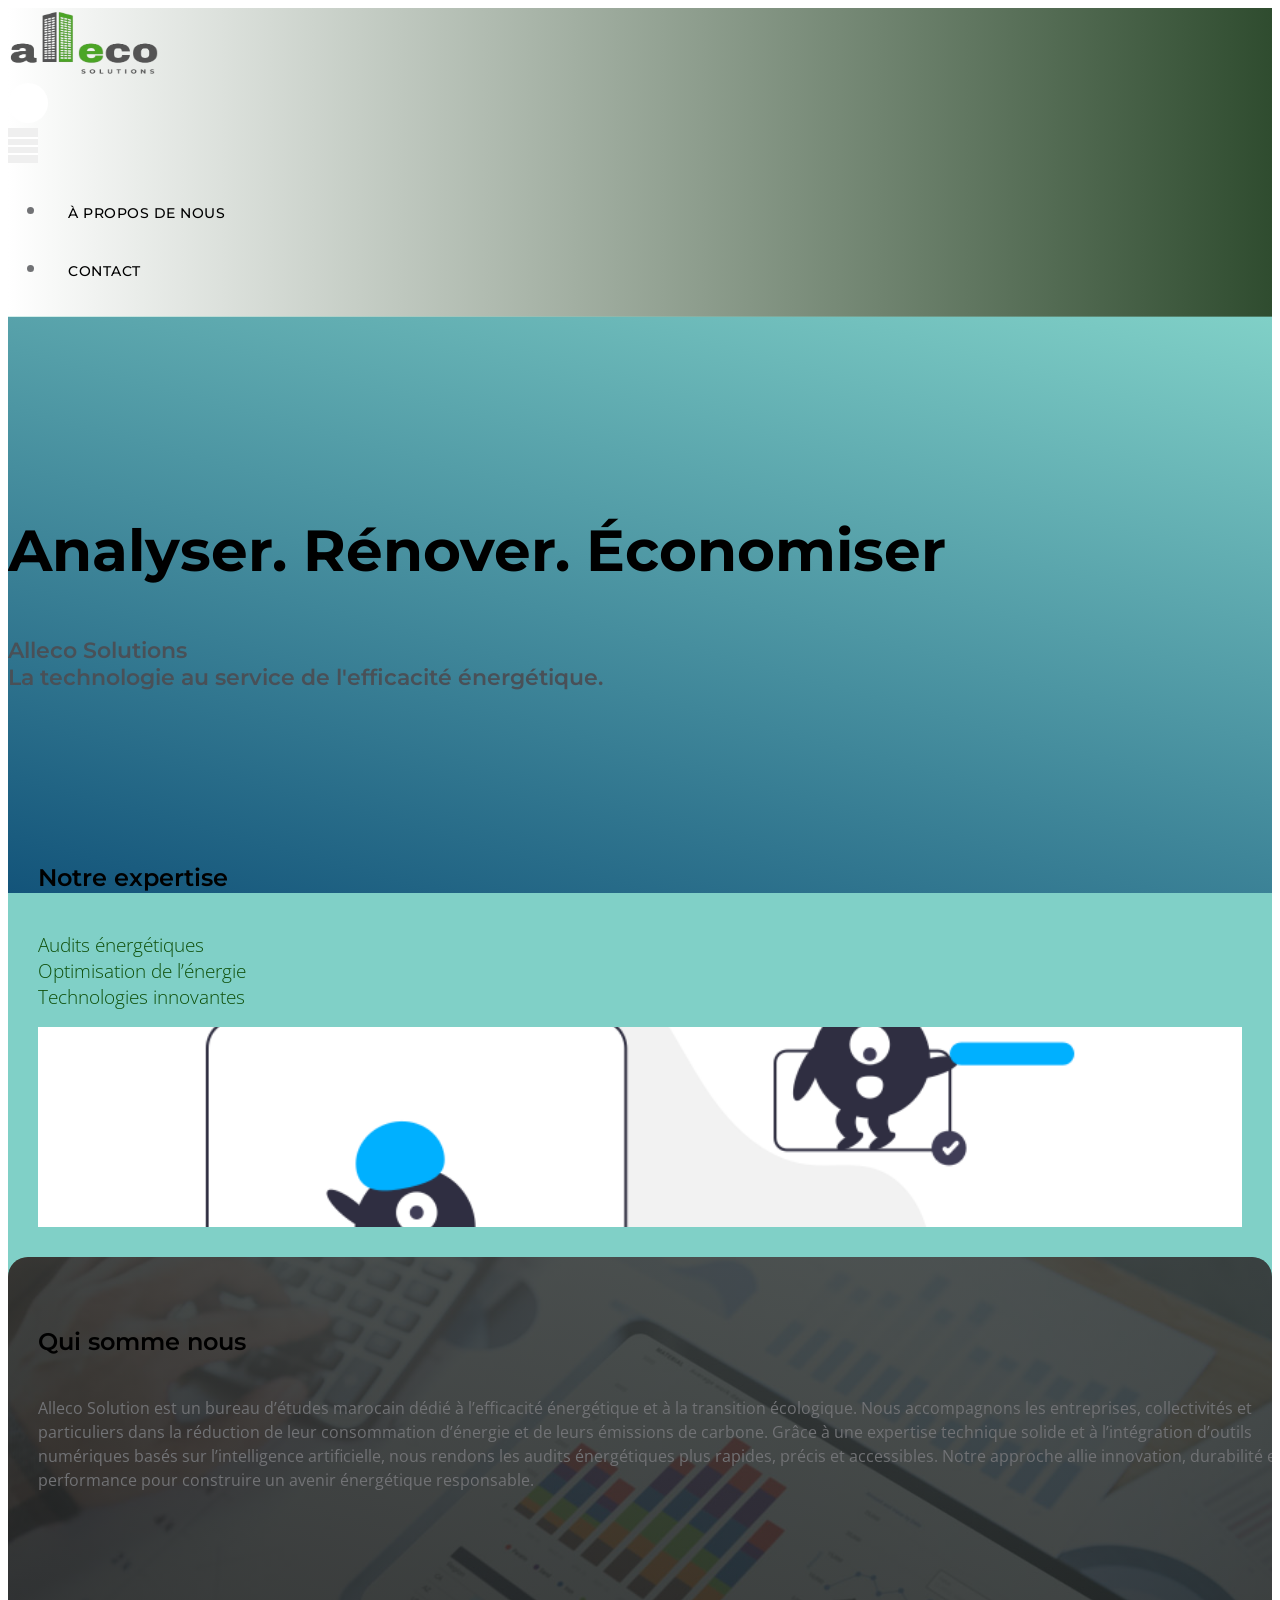
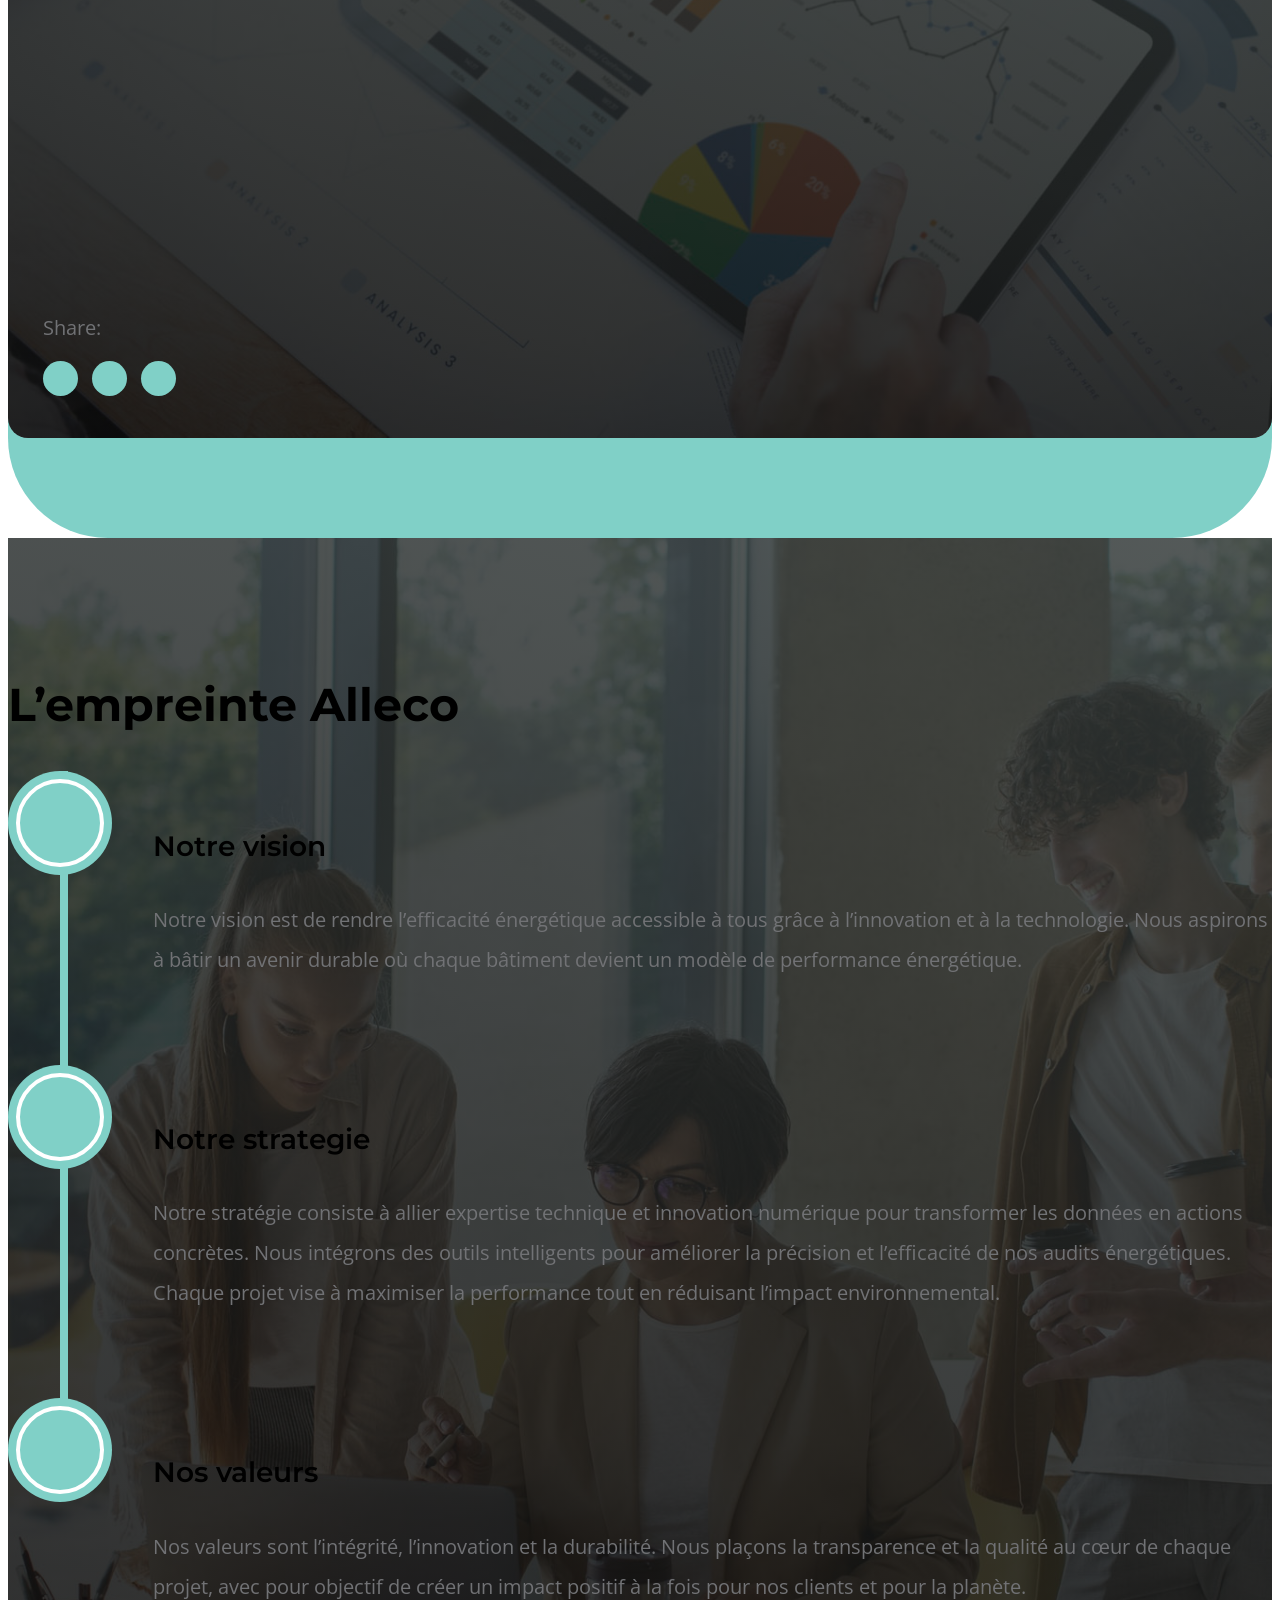
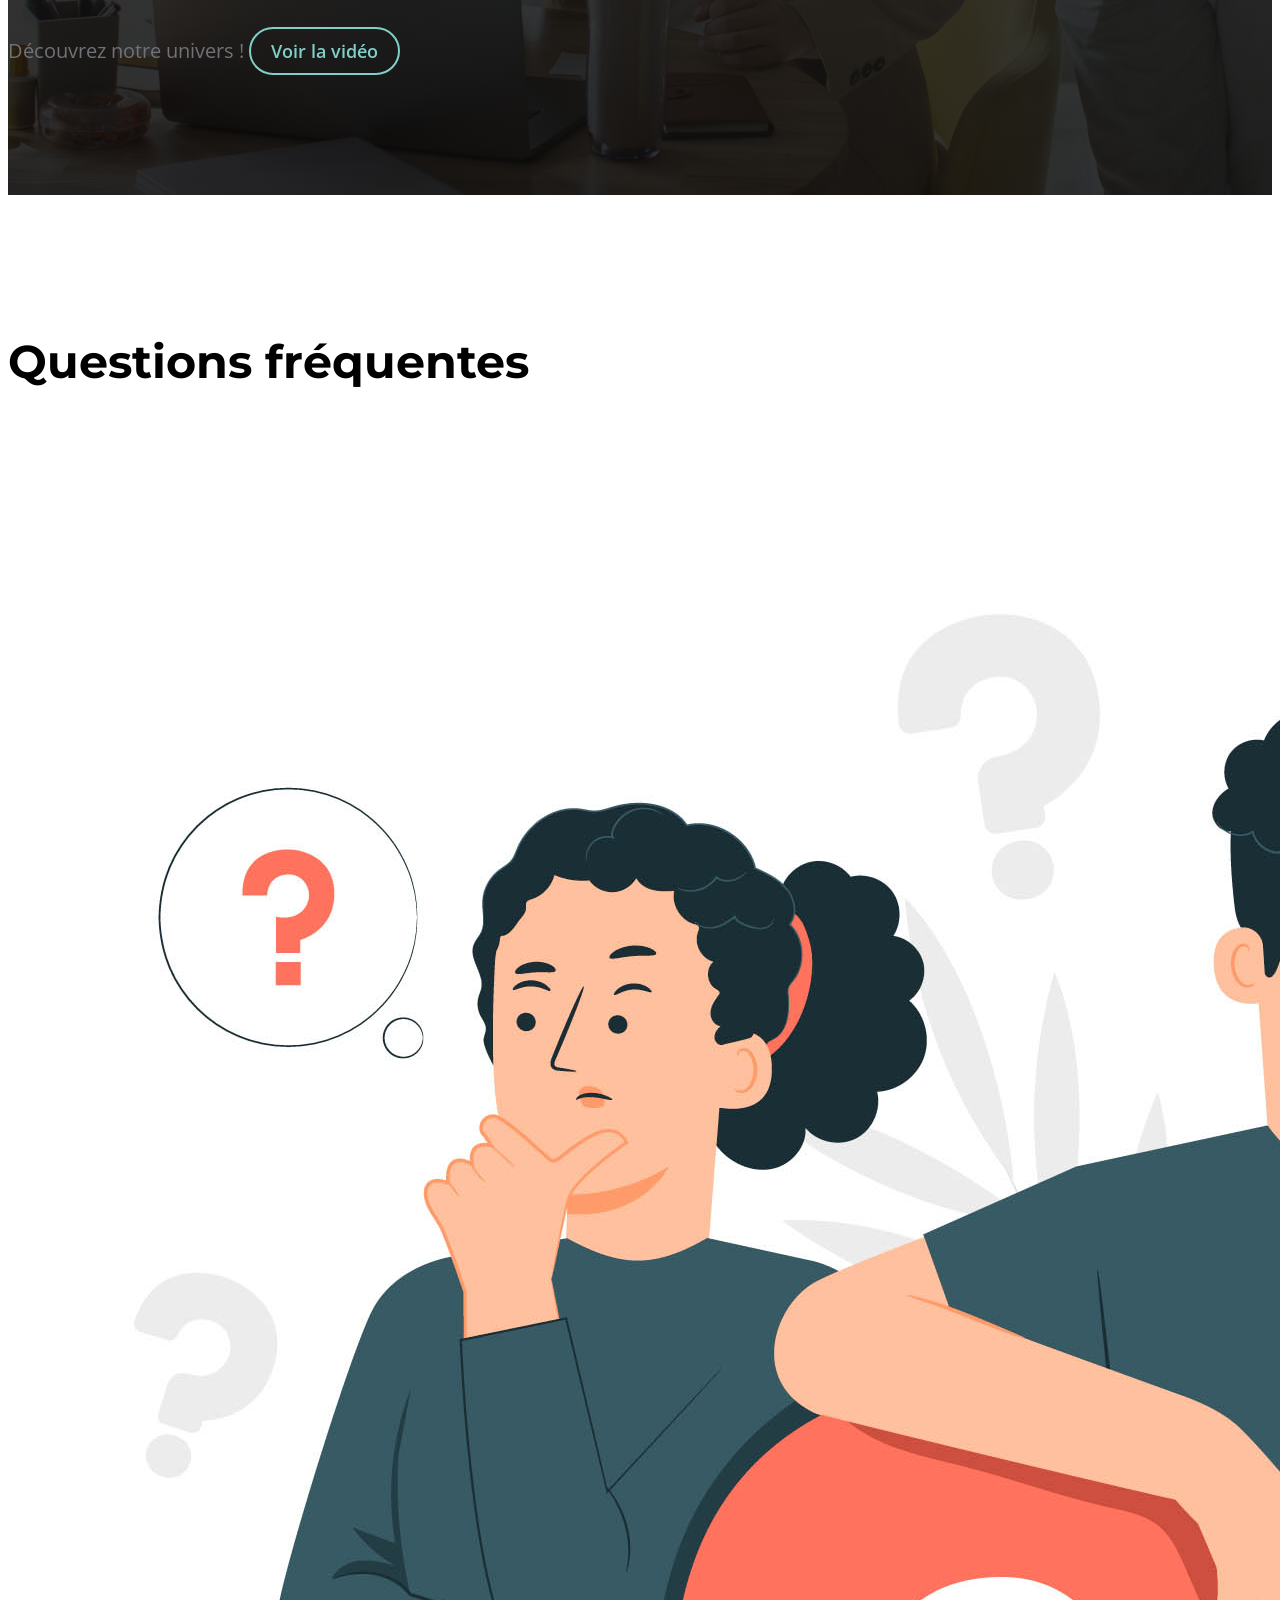
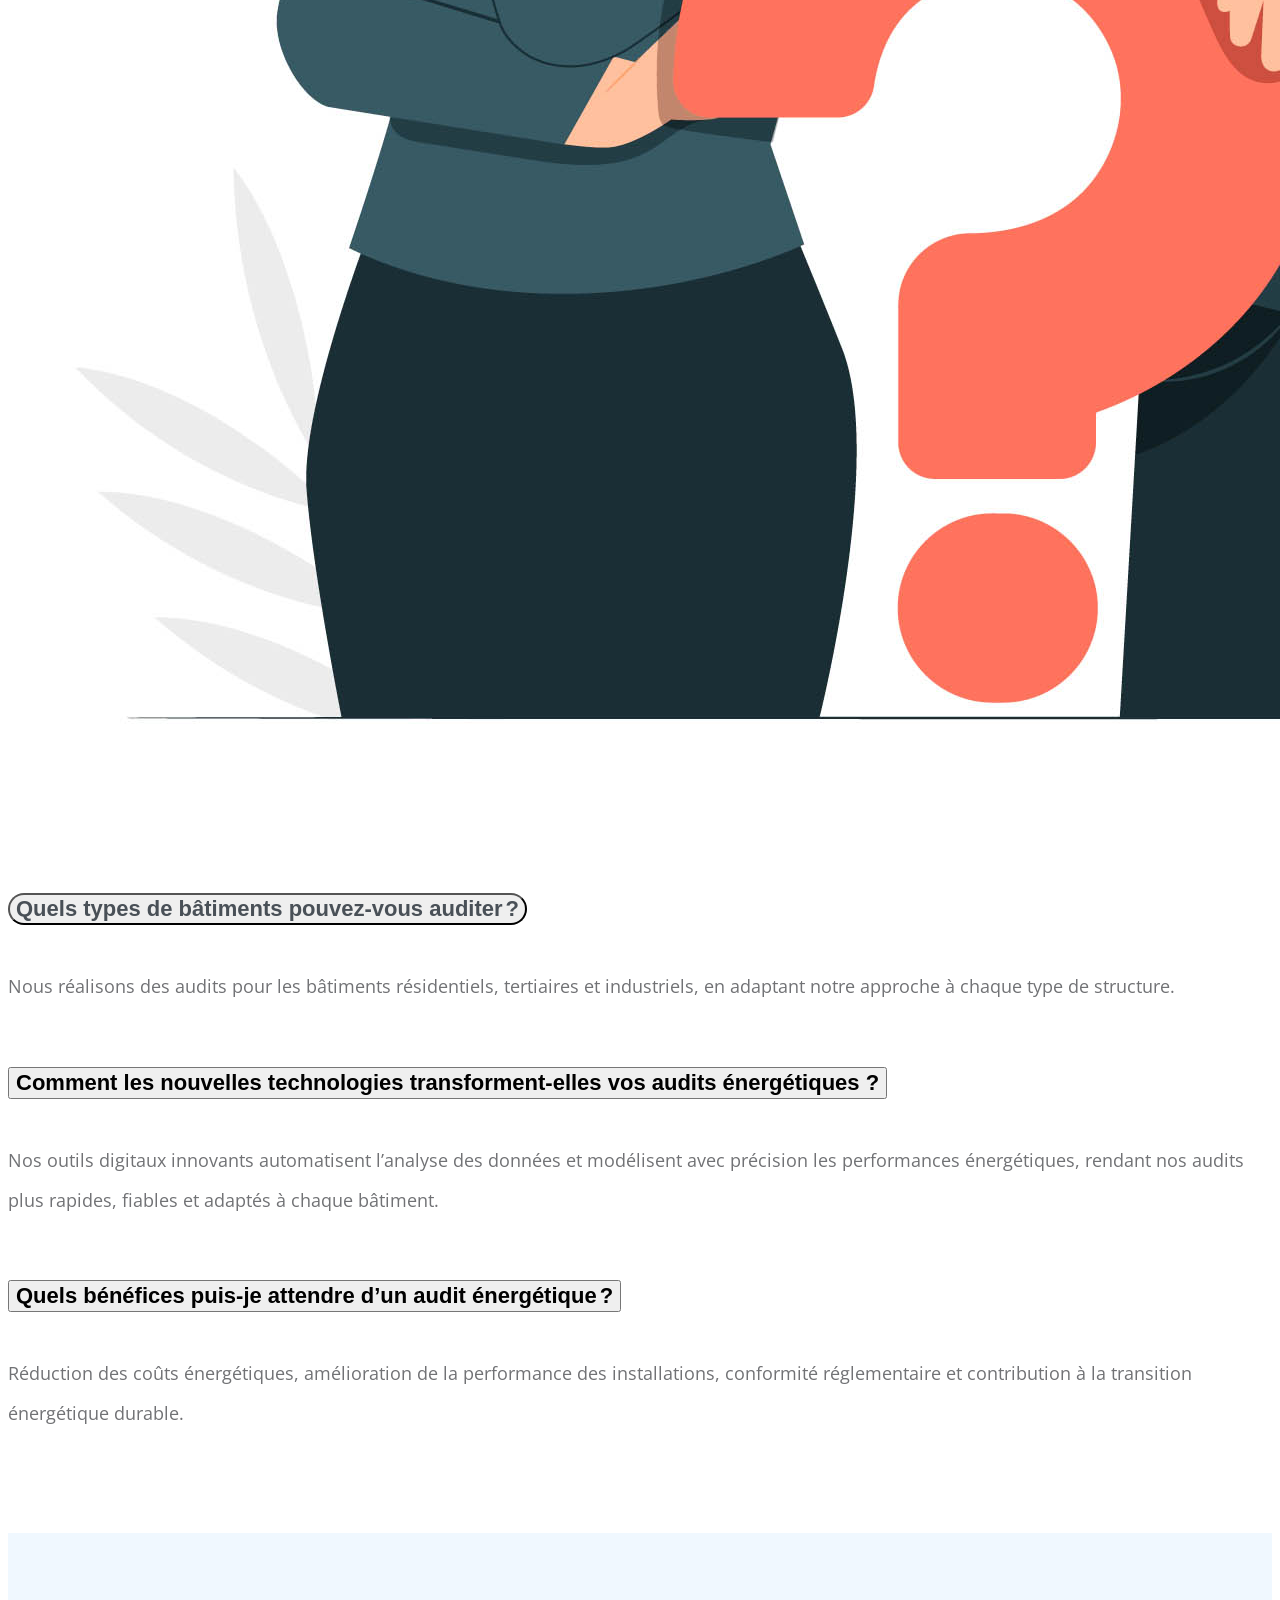
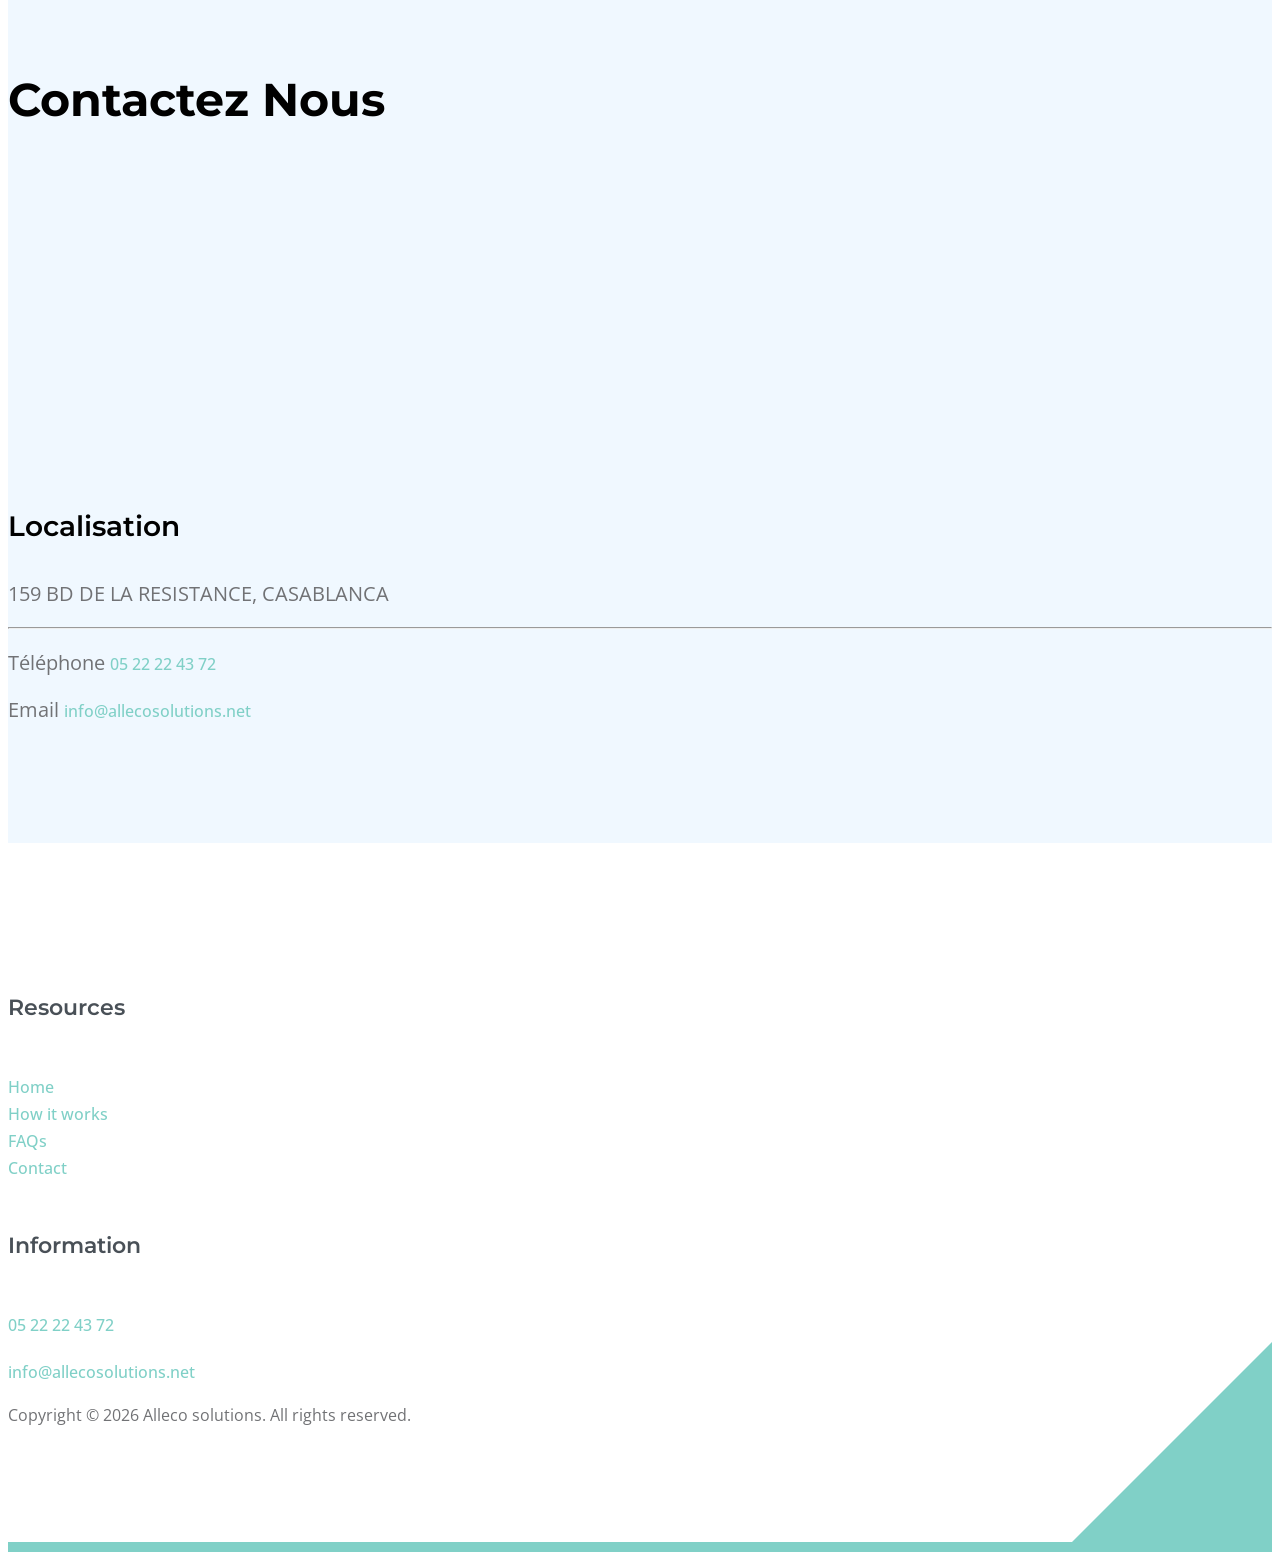
==== commit 992a2e08: "copyright" ====
--- a/index.html
+++ b/index.html
@@ -787,7 +787,7 @@
                             </ul>
                         </div> -->
 
-                        <p class="copyright-text mt-lg-5 mt-4">Copyright © 2025 Alleco solutions. All rights reserved.
+                        <p class="copyright-text mt-lg-5 mt-4">Copyright © 2026 Alleco solutions. All rights reserved.
                         <!-- <br><br>Design: <a rel="nofollow" href="https://templatemo.com" target="_blank">TemplateMo</a></p> -->
                         
                     </div>
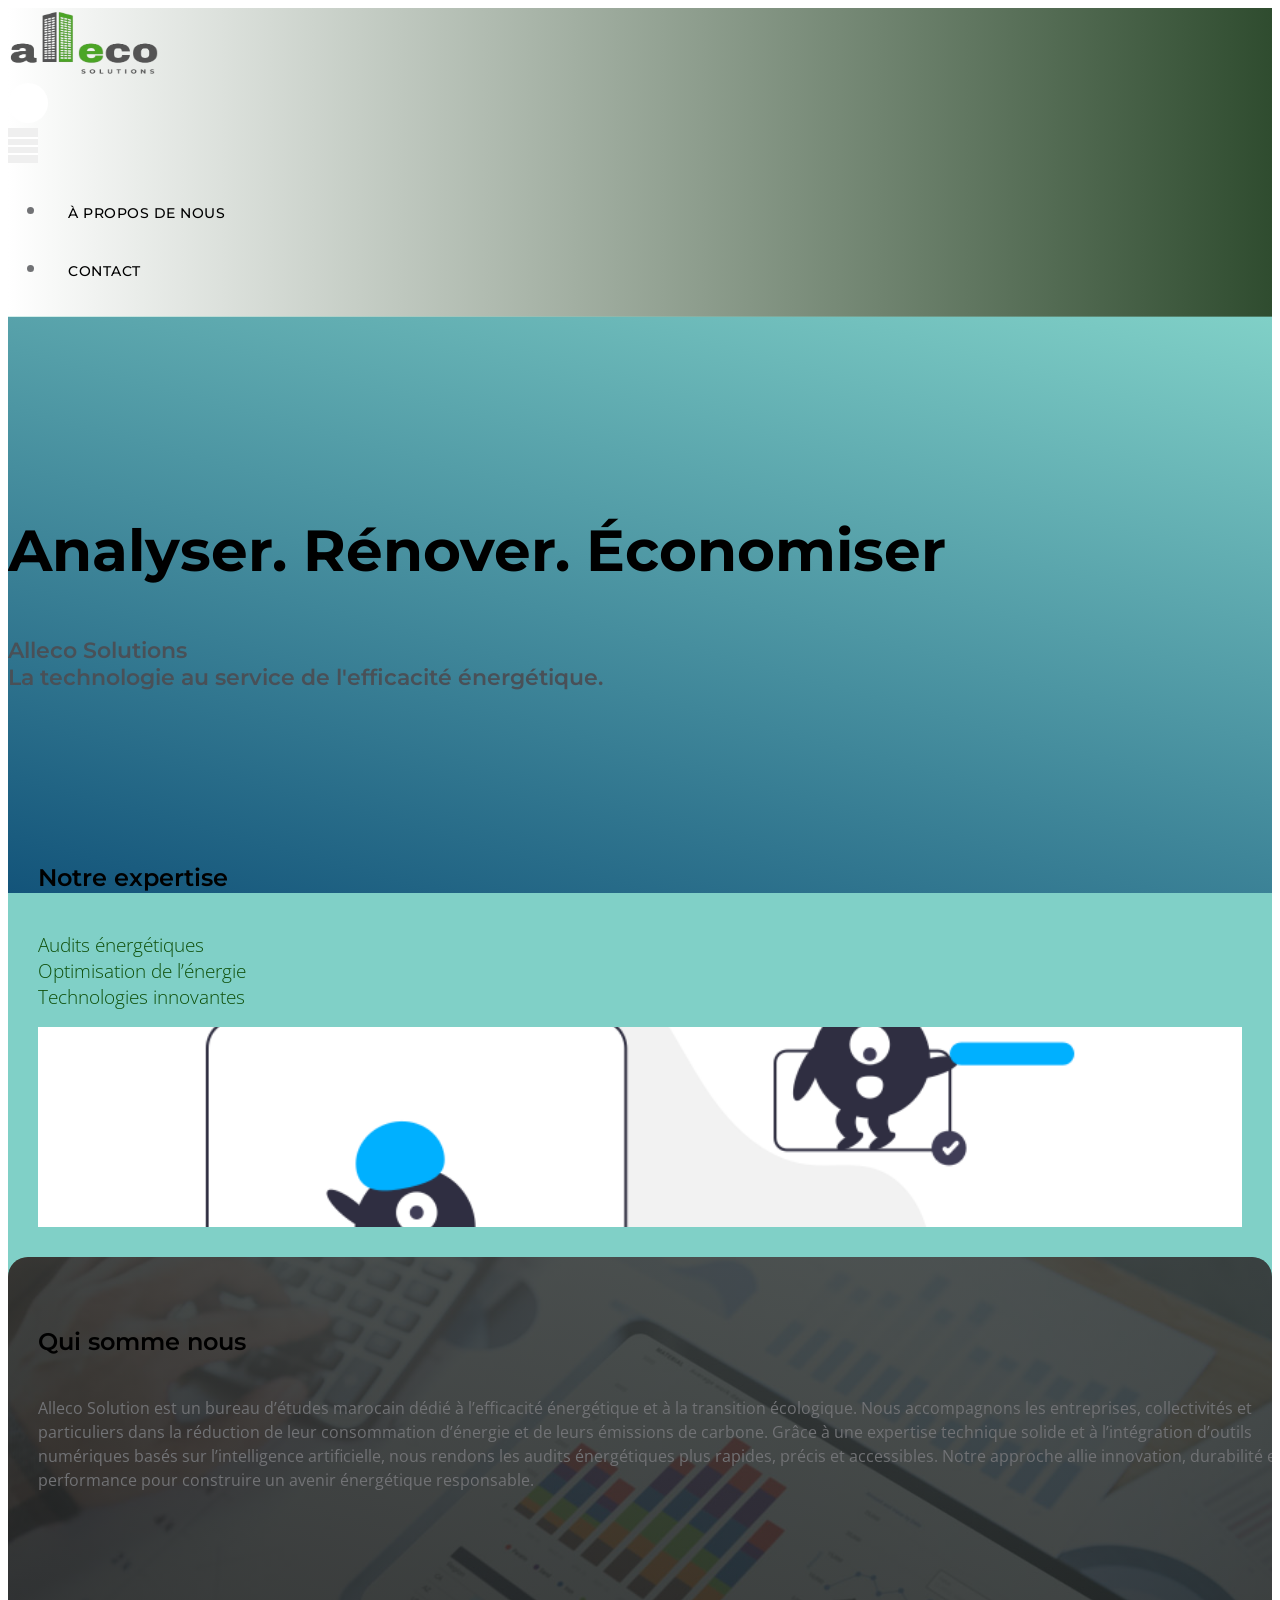
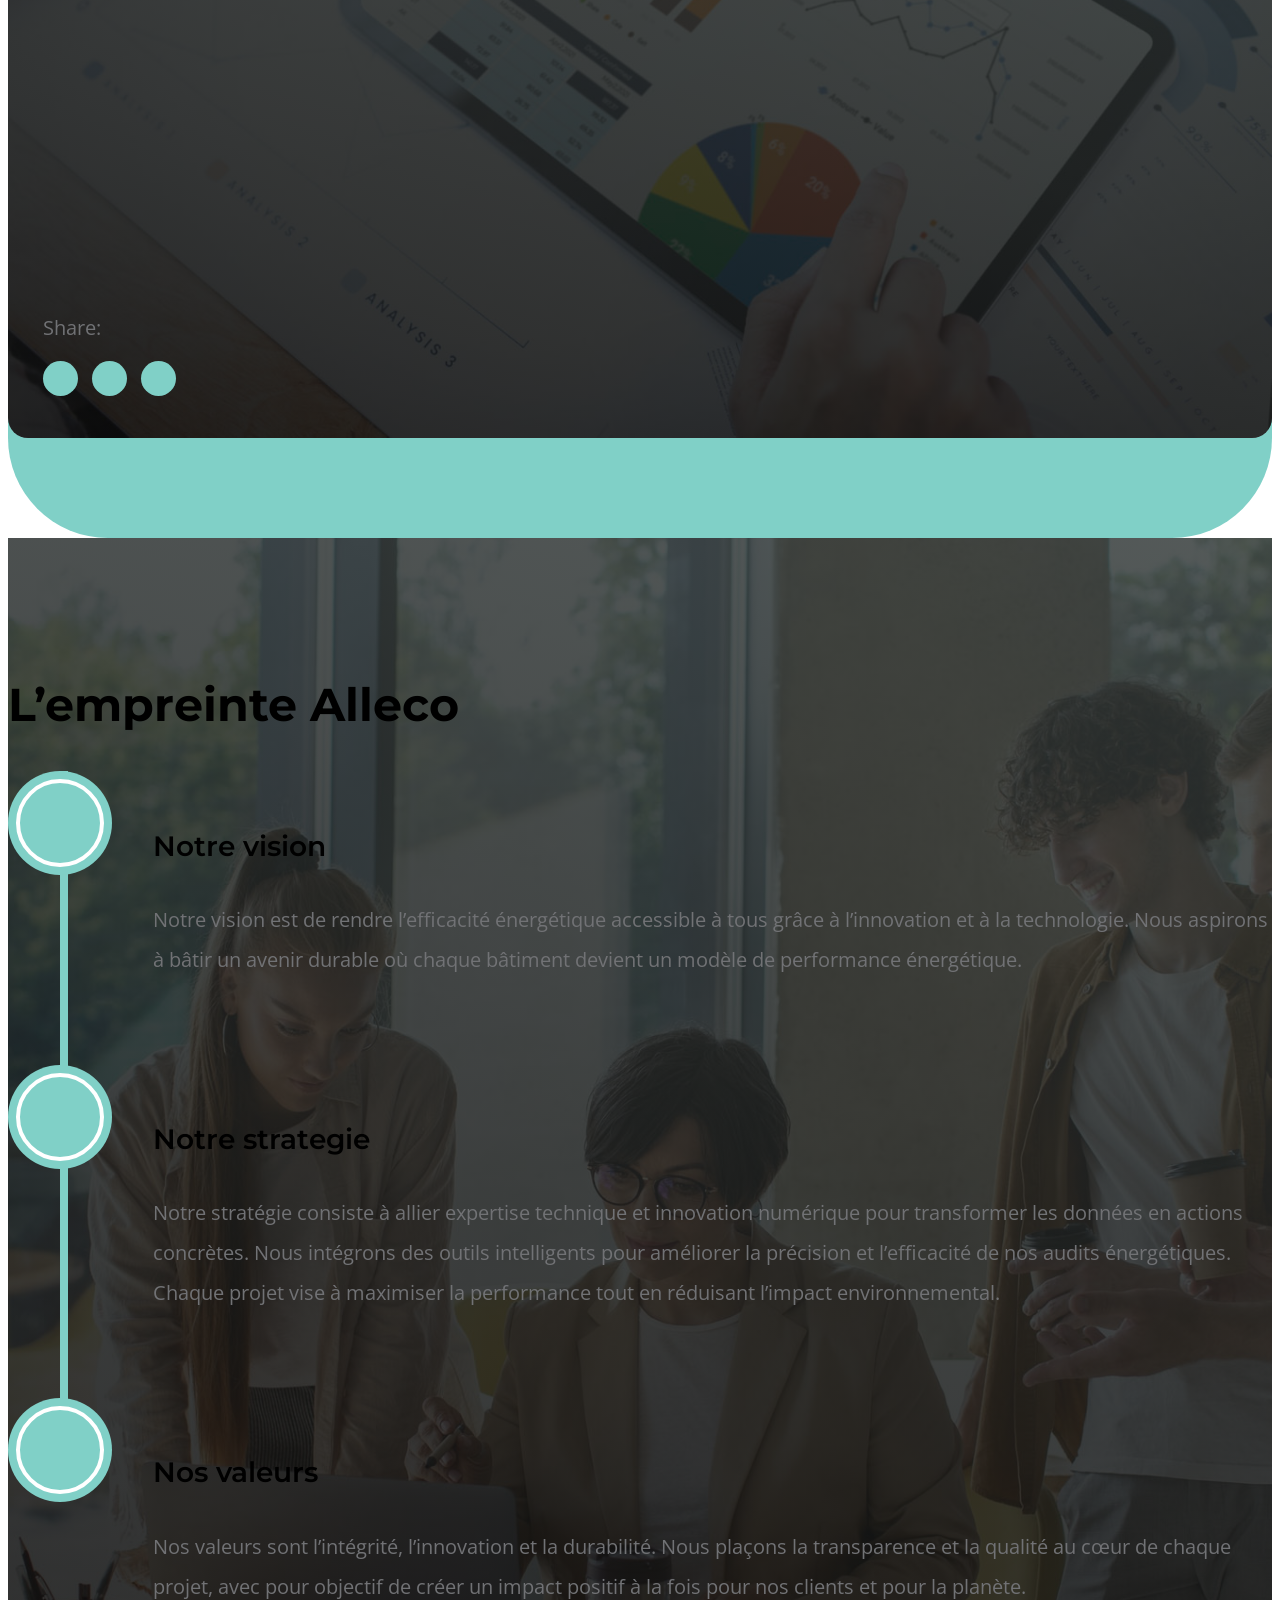
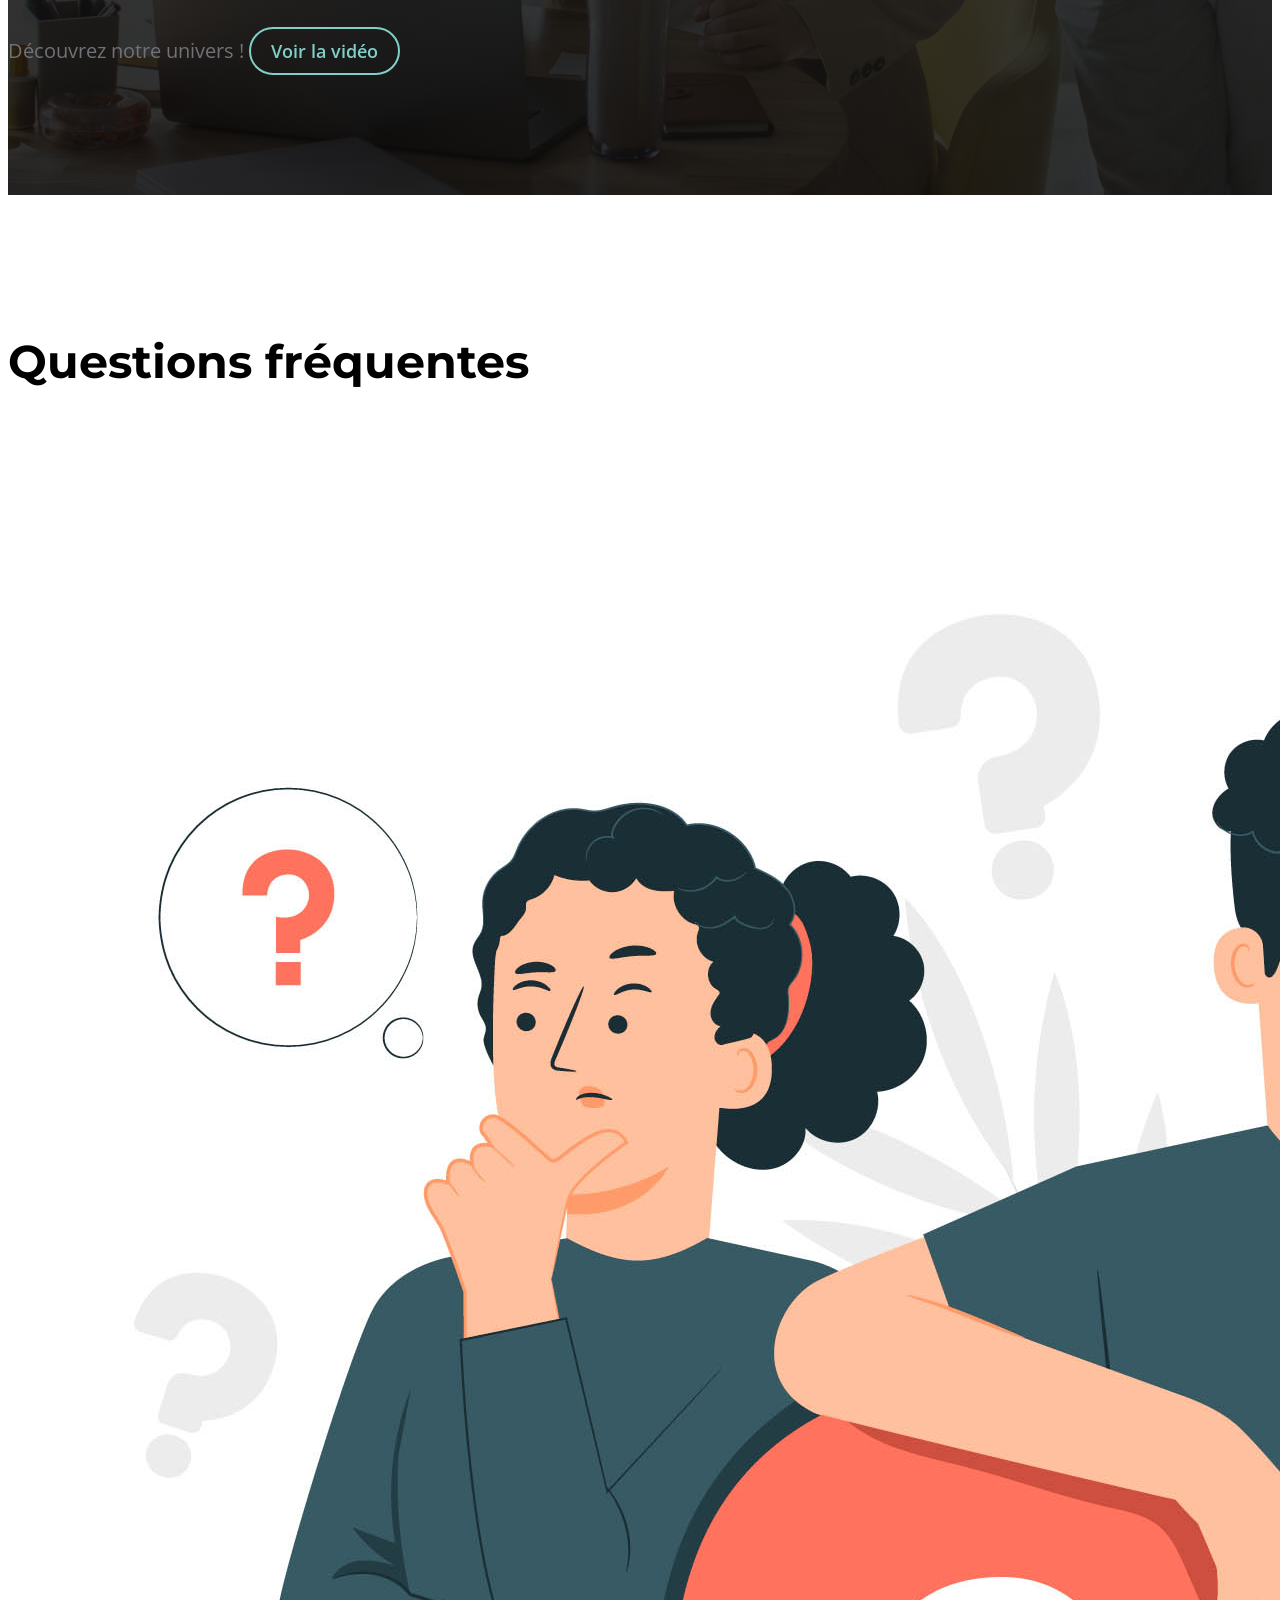
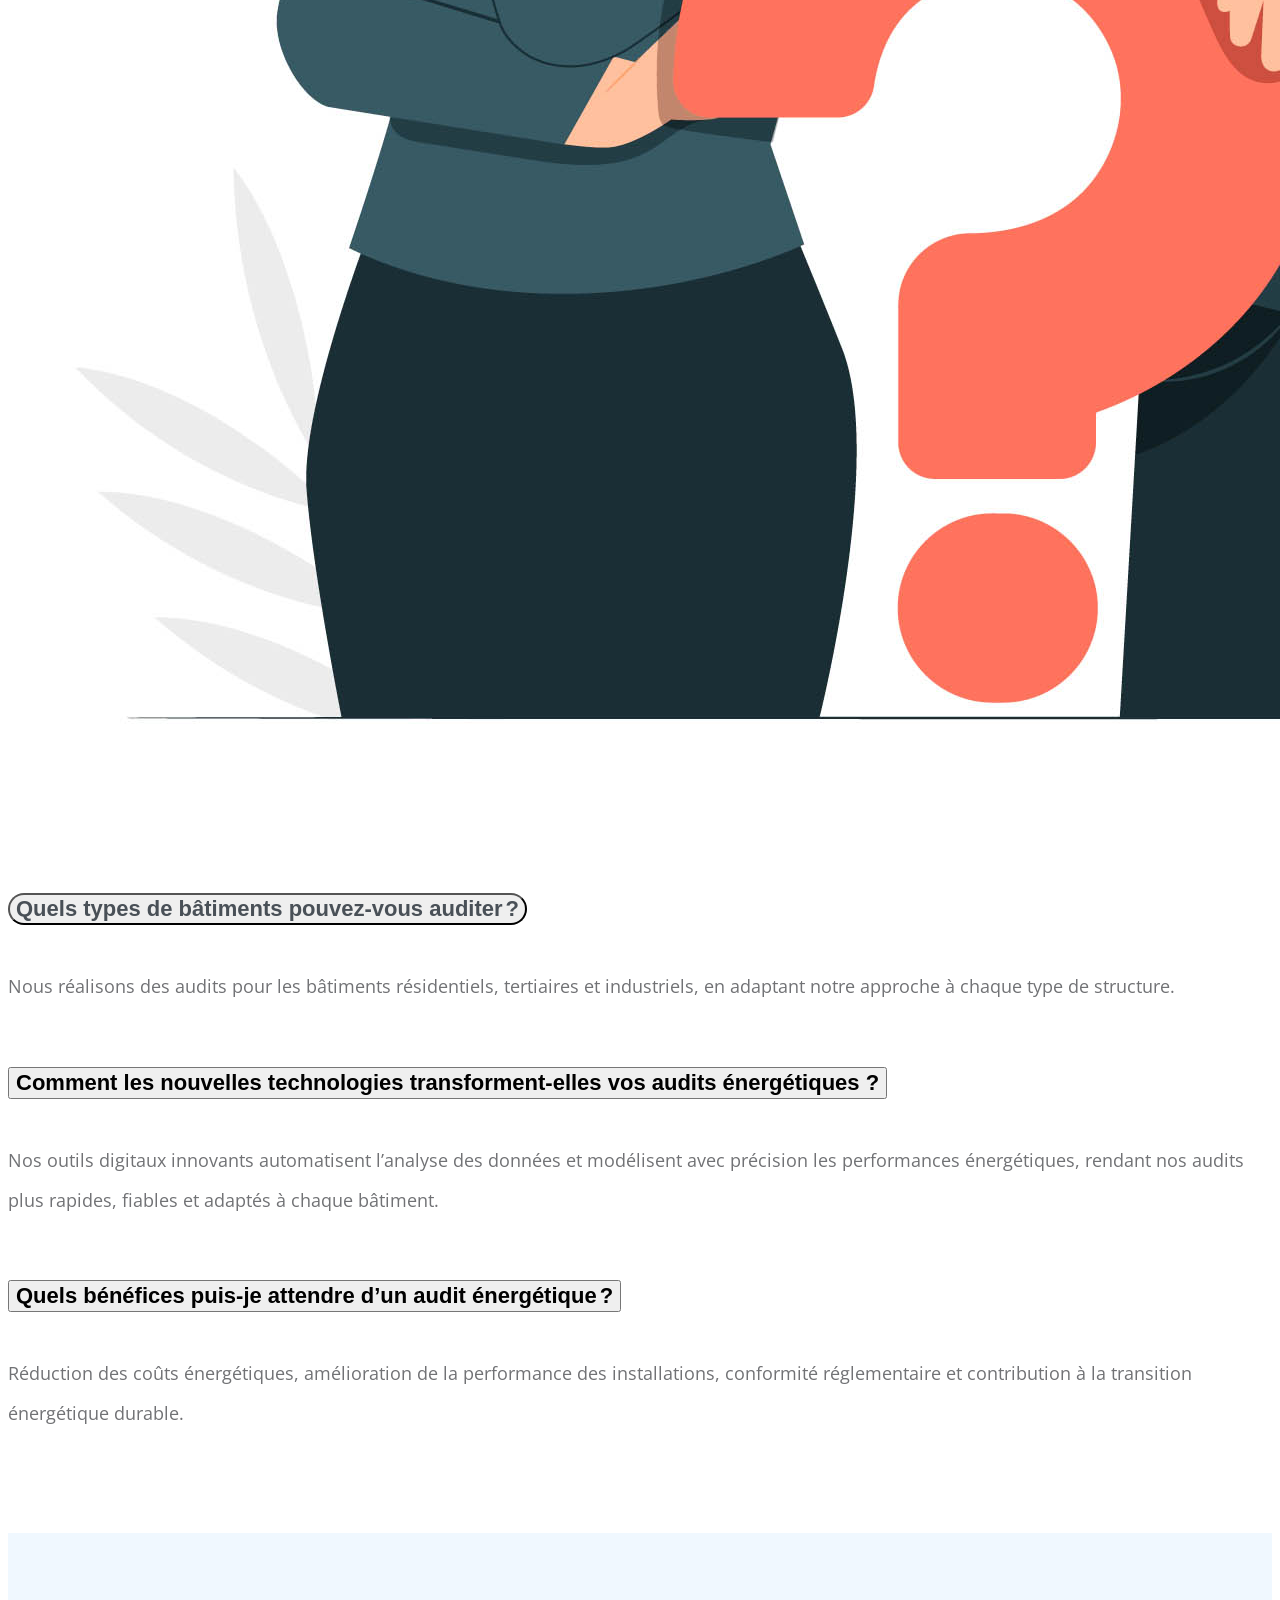
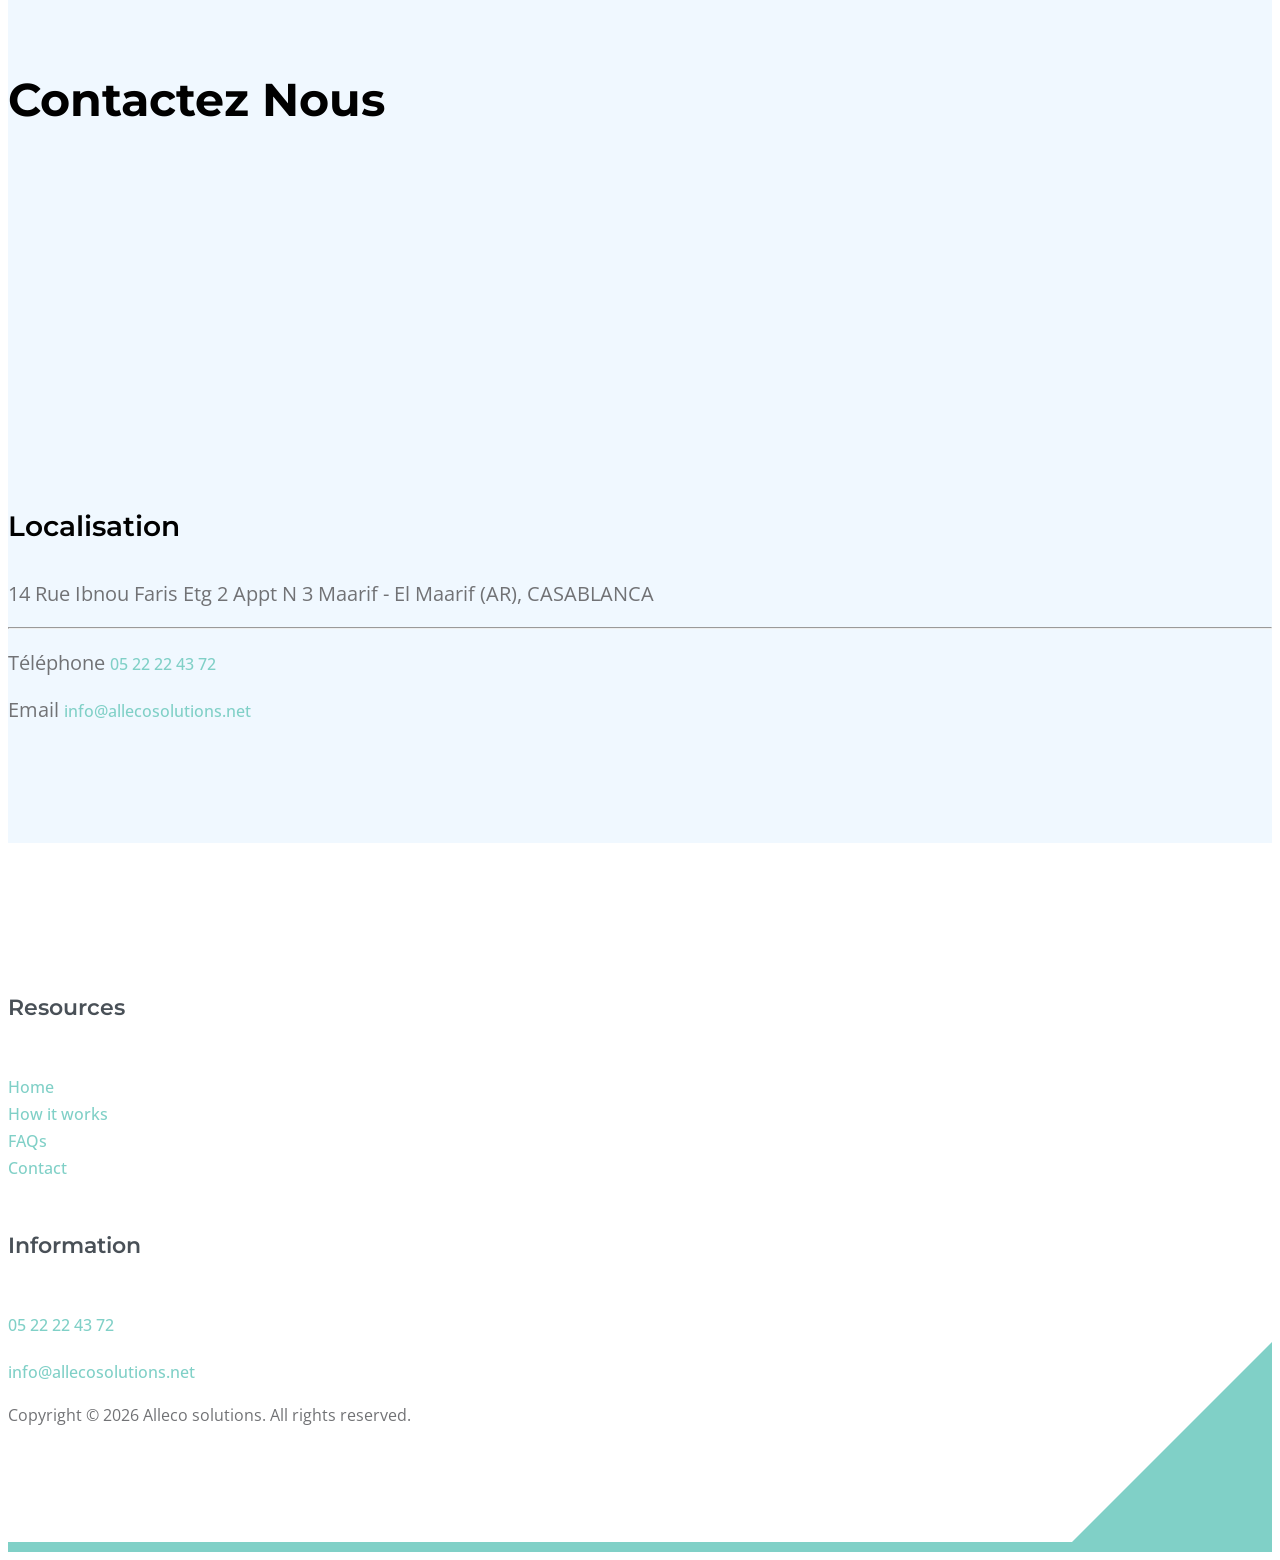
==== commit 56afb386: "Address" ====
--- a/index.html
+++ b/index.html
@@ -674,7 +674,7 @@
                         <div class="col-lg-3 col-md-6 col-12 mb-3 mb-lg- mb-md-0 ms-auto">
                             <h4 class="mb-3">Localisation</h4>
 
-                            <p>159 BD DE LA RESISTANCE, CASABLANCA</p>
+                            <p>14 Rue Ibnou Faris Etg 2 Appt N 3 Maarif - El Maarif (AR), CASABLANCA</p>
 
                             <hr>
 
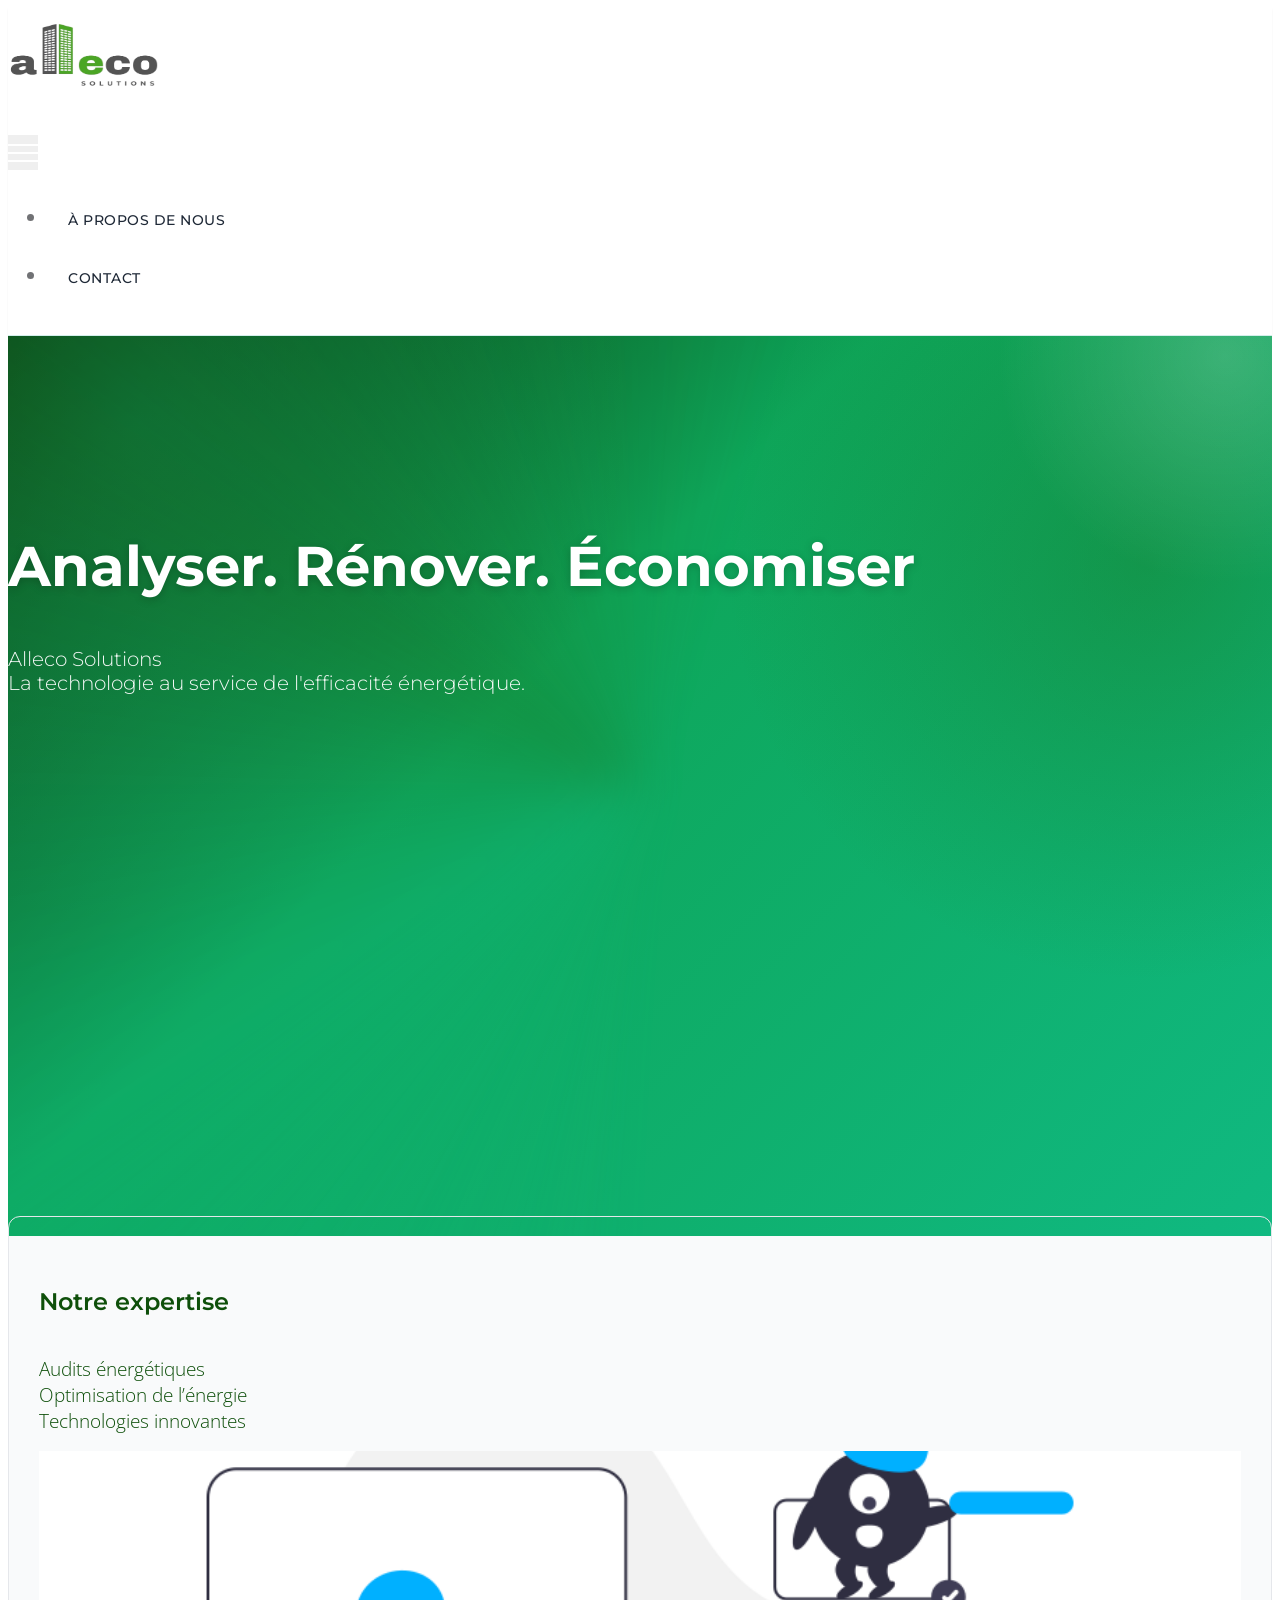
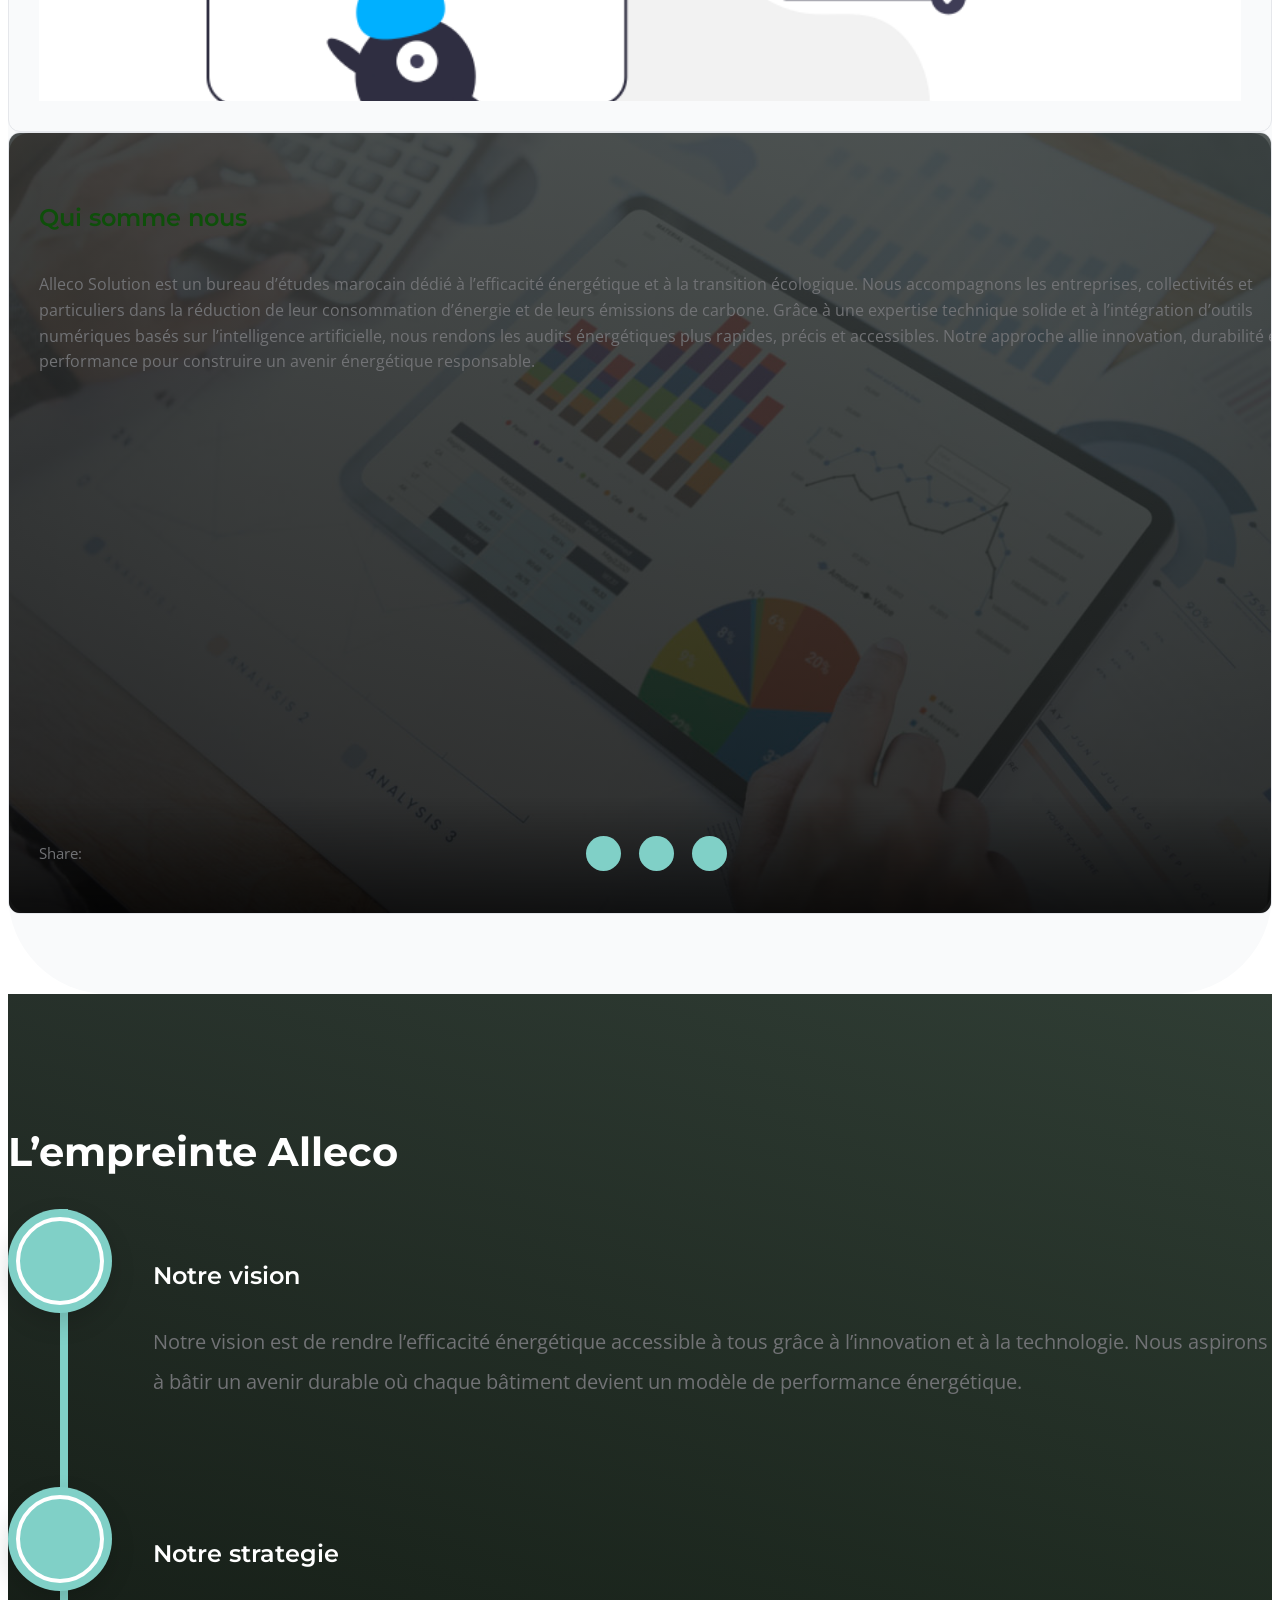
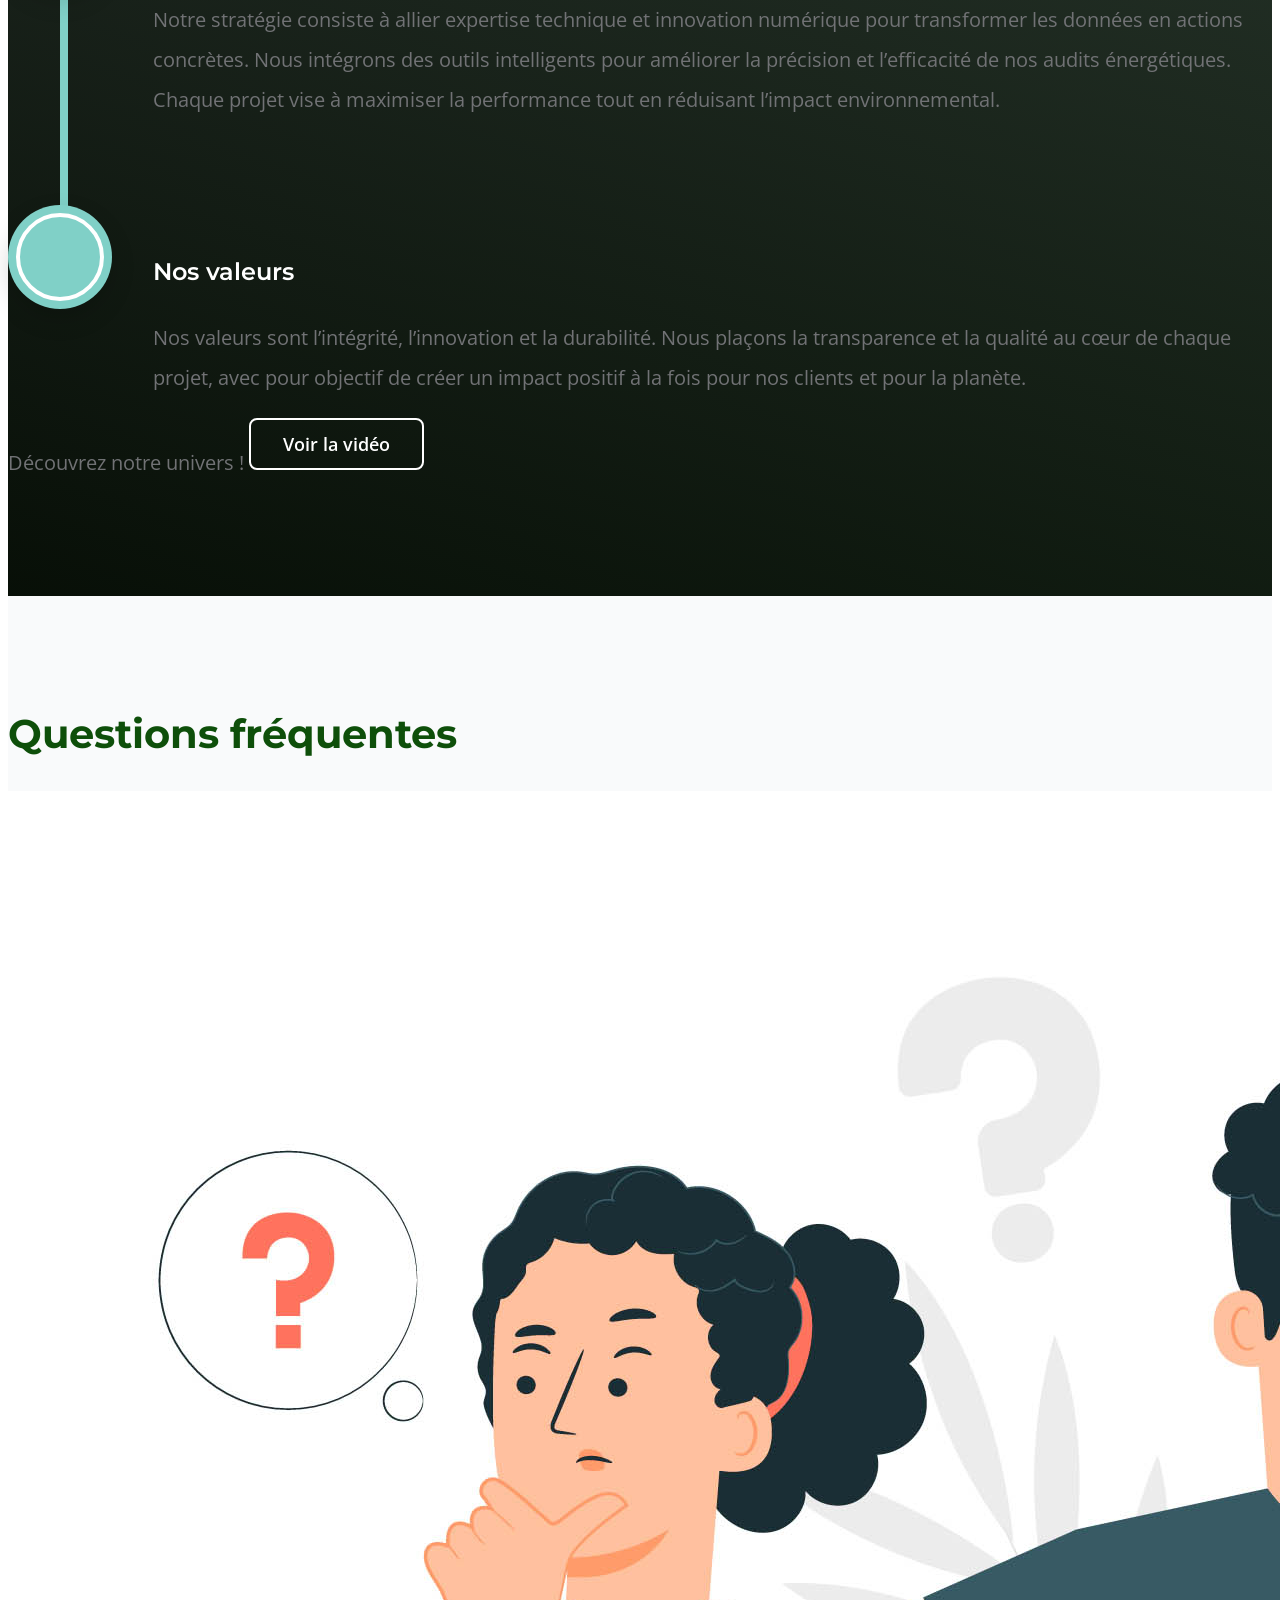
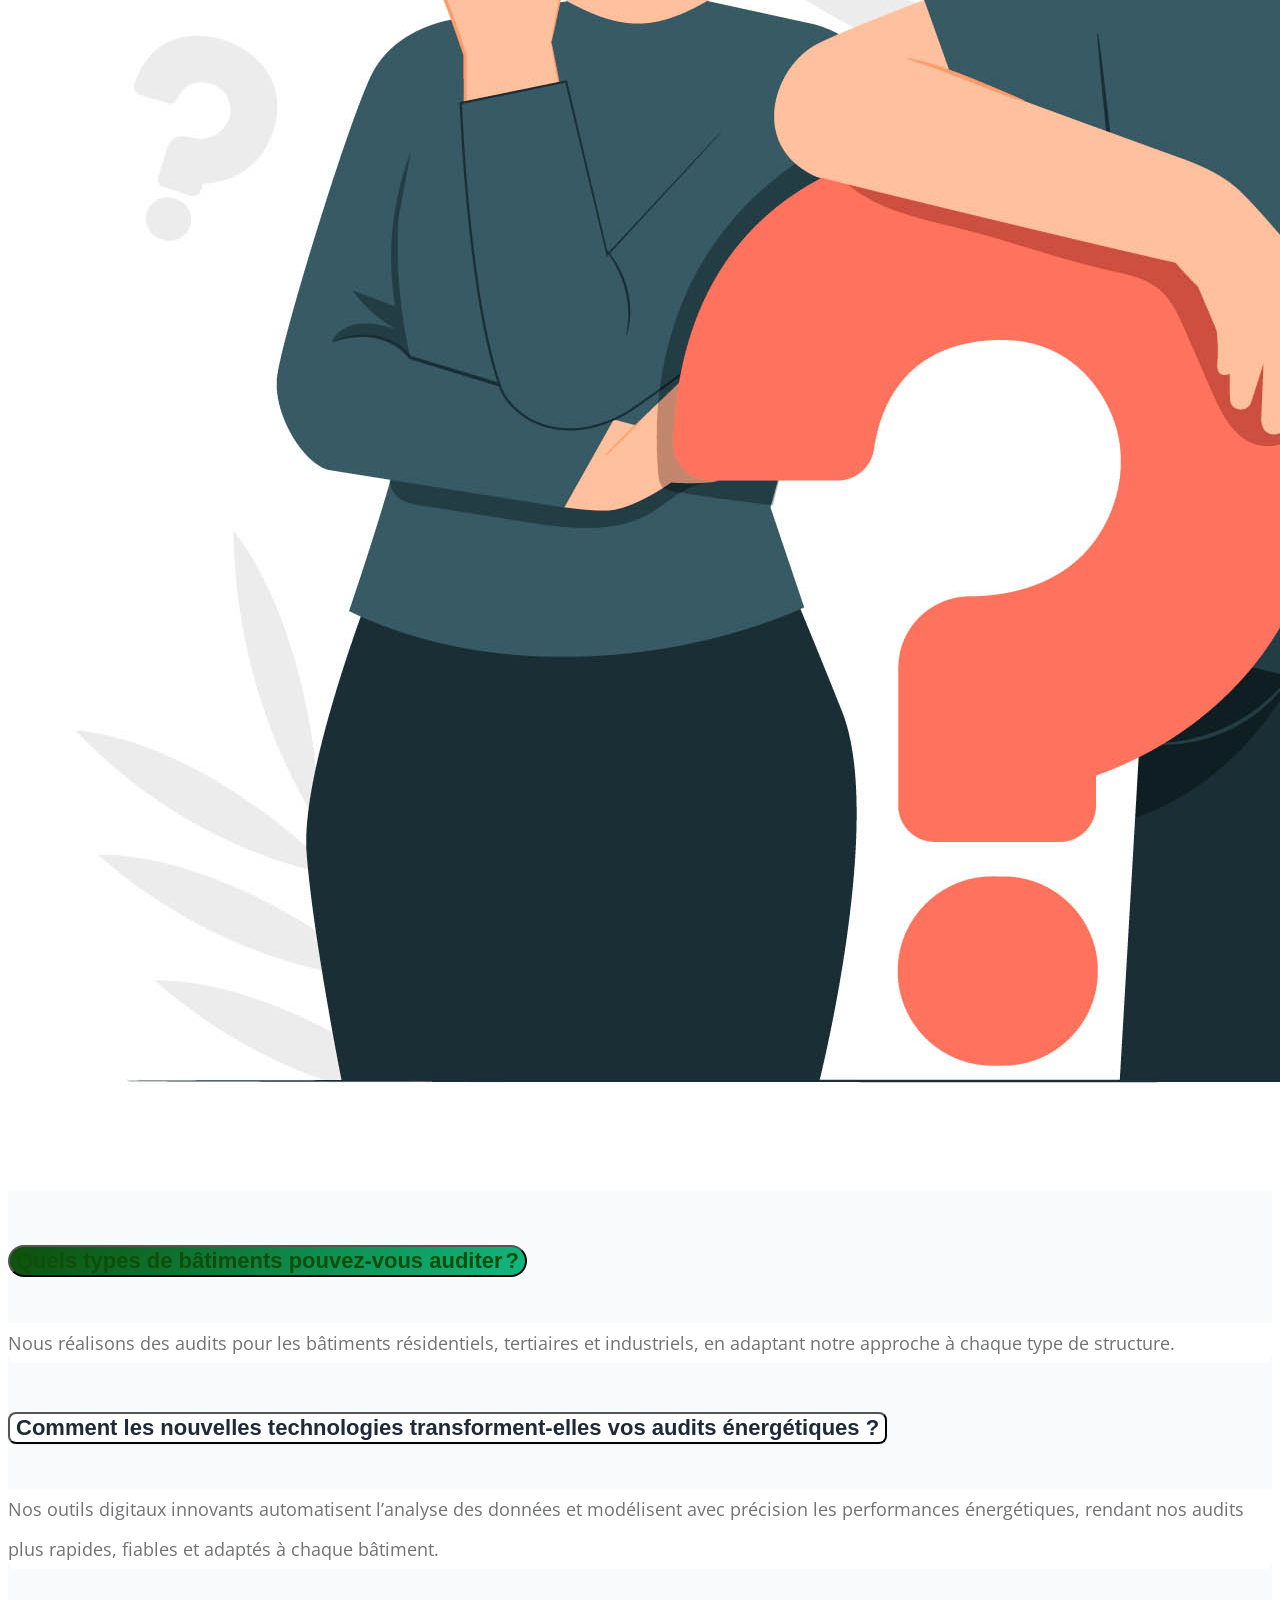
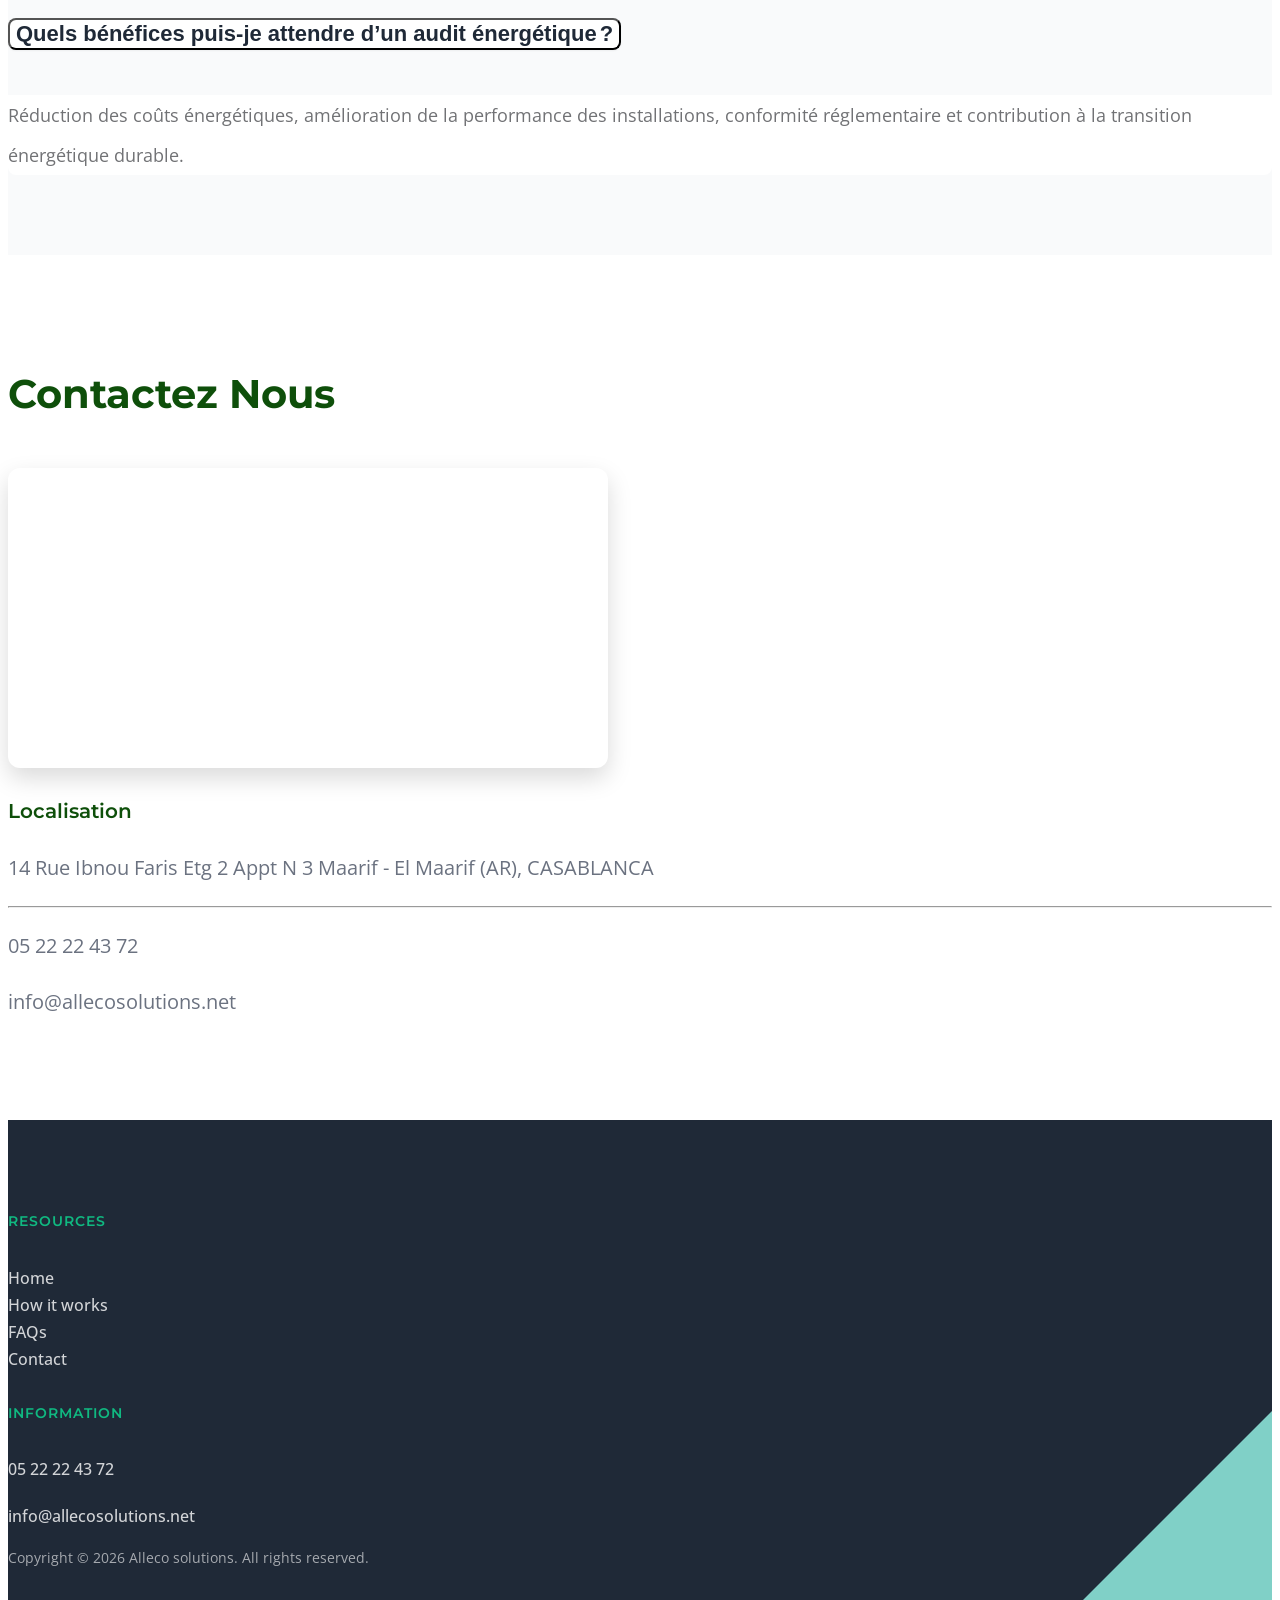
==== commit d5aa703c: "banner edited" ====
--- a/index.html
+++ b/index.html
@@ -56,7 +56,9 @@
                         <i class="bi-back"></i>
                         <span>Topic</span>
                     </a> -->
-                    <img src="images/Logoalleco.png" alt="Logo Alleco" width="150" height="70">
+                    <a href="index.html" class="navbar-brand p-0">
+                        <img src="images/Logoalleco.png" alt="Logo Alleco" width="150" height="70" style="display:block;">
+                    </a>
                     <div class="d-lg-none ms-auto me-4">
                         <a href="#top" class="navbar-icon bi-person smoothscroll"></a>
                     </div>
@@ -107,7 +109,7 @@
             </nav>
             
 
-            <section class="hero-section d-flex justify-content-center align-items-center" id="section_1">
+            <section class="hero-section hero-dynamic d-flex justify-content-center align-items-center" id="section_1">
                 <div class="container">
                     <div class="row">
 
@@ -679,7 +681,7 @@
                             <hr>
 
                             <p class="d-flex align-items-center mb-1">
-                                <span class="me-2">Téléphone</span>
+                                <span class="me-2">05 22 22 43 72</span>
 
                                 <a href="tel: 0522224372" class="site-footer-link">
                                     05 22 22 43 72
@@ -687,7 +689,7 @@
                             </p>
 
                             <p class="d-flex align-items-center">
-                                <span class="me-2">Email</span>
+                                <span class="me-2">info@allecosolutions.net</span>
 
                                 <a href="info@allecosolutions.net" class="site-footer-link">
                                     info@allecosolutions.net
--- a/css/templatemo-topic-listing.css
+++ b/css/templatemo-topic-listing.css
@@ -578,6 +578,13 @@
   height: 100%;
   min-height: 350px;
   padding: 0;
+  position: relative;
+}
+
+@media (max-width: 768px) {
+  .custom-block-overlay {
+    min-height: 520px;
+  }
 }
 
 .custom-block-overlay > a {
@@ -597,27 +604,45 @@
   top: 0;
   right: 0;
   left: 0;
-  padding: 30px;
+  padding: 30px 30px 150px 30px;
   /* Make overlay text responsive */
   flex-wrap: wrap;
   overflow-wrap: break-word;
   word-break: break-word;
   width: 100%;
   min-width: 0;
-  /* Remove any fixed height if present */
 }
 
 .custom-block-overlay-text p {
-  font-size: 1rem; /* Responsive base size */
-  line-height: 1.5;
-  margin-bottom: 0.5rem;
+  font-size: 1rem;
+  line-height: 1.6;
+  margin-bottom: 1rem;
   word-break: break-word;
 }
 
 @media (max-width: 768px) {
+  .custom-block-overlay-text {
+    padding: 25px 20px 130px 20px;
+  }
+  
   .custom-block-overlay-text h5,
   .custom-block-overlay-text p {
     font-size: 0.95rem;
+    margin-bottom: 0.8rem;
+  }
+}
+
+@media (max-width: 576px) {
+  .custom-block-overlay-text {
+    padding: 20px 18px 110px 18px;
+  }
+  
+  .custom-block-overlay-text h5 {
+    font-size: 1.1rem;
+  }
+  
+  .custom-block-overlay-text p {
+    font-size: 0.9rem;
   }
 }
 
@@ -626,13 +651,47 @@
   bottom: 0;
   right: 0;
   left: 0;
-  z-index: 2;
-  padding: 20px 35px;
+  z-index: 3;
+  padding: 15px 30px 20px 30px;
+  background: linear-gradient(to top, rgba(0,0,0,0.6), transparent);
+  display: flex;
+  align-items: center;
+  gap: 12px;
+  min-height: 80px;
+  justify-content: space-between;
+}
+
+@media (max-width: 768px) {
+  .social-share {
+    padding: 12px 20px 15px 20px;
+    min-height: 70px;
+  }
+}
+
+@media (max-width: 576px) {
+  .social-share {
+    padding: 10px 15px 12px 15px;
+    min-height: 65px;
+  }
+}
+
+.social-share p {
+  margin: 0;
+  font-size: 0.95rem;
+  white-space: nowrap;
+}
+
+.social-share .social-icon {
+  display: flex;
+  gap: 8px;
+  margin: 0;
 }
 
 .social-share .bi-bookmark {
   color: var(--white-color);
   font-size: var(--h5-font-size);
+  cursor: pointer;
+  transition: color 0.3s ease;
 }
 
 .social-share .bi-bookmark:hover {
--- a/css/style.css
+++ b/css/style.css
@@ -1,7 +1,556 @@
-.numbers {
+/* ========== DESIGN MODERNE ALLECO SOLUTIONS ========== */
+
+/* ===== ROOT VARIABLES ===== */
+:root {
+    --primary-color: #0e4f0a;
+    --primary-light: #1a6b15;
+    --primary-dark: #092d07;
+    --accent-color: #10b981;
+    --text-dark: #1f2937;
+    --text-light: #6b7280;
+    --bg-light: #f9fafb;
+    --bg-white: #ffffff;
+    --shadow-sm: 0 1px 2px rgba(0, 0, 0, 0.05);
+    --shadow-md: 0 4px 6px rgba(0, 0, 0, 0.1);
+    --shadow-lg: 0 10px 25px rgba(0, 0, 0, 0.15);
+    --shadow-xl: 0 20px 40px rgba(0, 0, 0, 0.2);
+    --transition: all 0.3s cubic-bezier(0.4, 0, 0.2, 1);
+}
+
+/* ===== SMOOTH SCROLLING ===== */
+html {
+    scroll-behavior: smooth;
+}
+
+body {
+    font-family: 'Open Sans', sans-serif;
+    color: var(--text-dark);
+    transition: var(--transition);
+}
+
+/* ===== NAVBAR MODERNE ===== */
+.navbar {
+    background: var(--bg-white);
+    box-shadow: var(--shadow-sm);
+    transition: var(--transition);
+    padding: 0.75rem 0;
+}
+
+.navbar.scrolled {
+    background: rgba(255, 255, 255, 0.95);
+    box-shadow: var(--shadow-md);
+    backdrop-filter: blur(10px);
+}
+
+.navbar-brand {
+    color: var(--primary-color) !important;
+    font-weight: 700;
+    font-size: 1.5rem;
+    transition: var(--transition);
+}
+
+.navbar-brand:hover {
+    transform: scale(1.05);
+    color: var(--accent-color) !important;
+}
+
+.nav-link {
+    color: var(--text-dark) !important;
+    font-weight: 500;
+    position: relative;
+    transition: var(--transition);
+    margin: 0 0.5rem;
+}
+
+.nav-link::after {
+    content: '';
+    position: absolute;
+    bottom: -5px;
+    left: 0;
+    width: 0;
+    height: 2px;
+    background: var(--accent-color);
+    transition: width 0.3s ease;
+}
+
+.nav-link:hover::after,
+.nav-link.active::after {
+    width: 100%;
+}
+
+.nav-link:hover {
+    color: var(--accent-color) !important;
+}
+
+/* ===== HERO SECTION ===== */
+.hero-section {
+    background: radial-gradient(900px circle at 10% 10%, rgba(16, 185, 129, 0.35), transparent 55%),
+                radial-gradient(700px circle at 90% 25%, rgba(26, 107, 21, 0.35), transparent 60%),
+                linear-gradient(135deg, var(--primary-dark) 0%, #0ea65a 40%, var(--accent-color) 100%);
+    min-height: 600px;
+    position: relative;
+    overflow: hidden;
+}
+
+/* Animation gradient “vivante” */
+.hero-section::after {
+    content: "";
+    position: absolute;
+    inset: -30%;
+    background: conic-gradient(from 180deg,
+        rgba(16, 185, 129, 0.0) 0deg,
+        rgba(16, 185, 129, 0.35) 60deg,
+        rgba(26, 107, 21, 0.35) 120deg,
+        rgba(16, 185, 129, 0.0) 200deg);
+    filter: blur(24px);
+    opacity: 0.9;
+    animation: heroSpin 9s linear infinite;
+    pointer-events: none;
+}
+
+/* Halo + mesh discret */
+.hero-section::before {
+    content: '';
+    position: absolute;
+    top: -10%;
+    right: -5%;
+    width: 520px;
+    height: 520px;
+    background: radial-gradient(circle at center, rgba(255,255,255,0.18), rgba(255,255,255,0) 62%);
+    border-radius: 50%;
+    transform: translate(150px, -150px);
+    animation: float 6s ease-in-out infinite;
+    pointer-events: none;
+    z-index: 0;
+}
+
+/* Assurer que le texte reste au-dessus */
+.hero-section .container,
+.hero-section .row {
+    position: relative;
+    z-index: 1;
+}
+
+@keyframes heroSpin {
+    0% { transform: rotate(0deg); }
+    100% { transform: rotate(360deg); }
+}
+
+
+@keyframes float {
+    0%, 100% { transform: translate(150px, -150px); }
+    50% { transform: translate(180px, -120px); }
+}
+
+.hero-section h1 {
+    font-size: 3.5rem;
+    font-weight: 700;
+    color: white;
+    text-shadow: 0 2px 10px rgba(0, 0, 0, 0.2);
+    animation: slideInUp 0.8s ease-out;
+}
+
+.hero-section h6 {
+    font-size: 1.25rem;
+    color: rgba(255, 255, 255, 0.95);
+    font-weight: 300;
+    animation: slideInUp 0.8s ease-out 0.2s both;
+}
+
+@keyframes slideInUp {
+    from {
+        opacity: 0;
+        transform: translateY(30px);
+    }
+    to {
+        opacity: 1;
+        transform: translateY(0);
+    }
+}
+
+/* ===== CUSTOM BLOCKS / CARDS ===== */
+.custom-block {
+    border-radius: 12px;
+    overflow: hidden;
+    transition: var(--transition);
+    border: 1px solid #e5e7eb;
+}
+
+.custom-block:hover {
+    transform: translateY(-8px);
+    box-shadow: var(--shadow-xl);
+    border-color: var(--accent-color);
+}
+
+.custom-block h5 {
+    color: var(--primary-color);
+    font-weight: 600;
+    transition: var(--transition);
+}
+
+.custom-block:hover h5 {
+    color: var(--accent-color);
+}
+
+.custom-block-image {
+    height: 250px;
+    object-fit: cover;
+    transition: var(--transition);
+}
+
+.custom-block:hover .custom-block-image {
+    transform: scale(1.05);
+}
+
+/* ===== FEATURED SECTION ===== */
+.featured-section {
+    background: var(--bg-light);
+    padding: 80px 0;
+    position: relative;
+}
+
+.featured-section .numbers {
     font-size: 19px;
     font-weight: 100;
     height: 60px;
     width: 230px;
-    color: #0e4f0a;
+    color: var(--primary-color);
+}
+
+/* ===== BUTTONS ===== */
+.custom-btn {
+    background: linear-gradient(135deg, var(--primary-color) 0%, var(--accent-color) 100%);
+    color: white !important;
+    border: none;
+    border-radius: 8px;
+    padding: 12px 32px;
+    font-weight: 600;
+    transition: var(--transition);
+    position: relative;
+    overflow: hidden;
+    box-shadow: var(--shadow-md);
+}
+
+.custom-btn::before {
+    content: '';
+    position: absolute;
+    top: 0;
+    left: -100%;
+    width: 100%;
+    height: 100%;
+    background: rgba(255, 255, 255, 0.2);
+    transition: left 0.3s ease;
+}
+
+.custom-btn:hover {
+    transform: translateY(-3px);
+    box-shadow: var(--shadow-lg);
+}
+
+.custom-btn:hover::before {
+    left: 100%;
+}
+
+.custom-border-btn {
+    background: transparent !important;
+    color: white !important;
+    border: 2px solid white;
+    box-shadow: none;
+}
+
+.custom-border-btn:hover {
+    background: white !important;
+    color: var(--primary-color) !important;
+}
+
+/* ===== TIMELINE SECTION ===== */
+.timeline-section {
+    background: linear-gradient(135deg, var(--primary-dark) 0%, var(--primary-color) 100%);
+    position: relative;
+    padding: 100px 0;
+}
+
+.timeline-section h2 {
+    font-size: 2.5rem;
+    font-weight: 700;
+    color: white;
+}
+
+.vertical-scrollable-timeline li {
+    animation: fadeInUp 0.6s ease-out forwards;
+    opacity: 0;
+}
+
+.vertical-scrollable-timeline li:nth-child(1) { animation-delay: 0.2s; }
+.vertical-scrollable-timeline li:nth-child(2) { animation-delay: 0.4s; }
+.vertical-scrollable-timeline li:nth-child(3) { animation-delay: 0.6s; }
+
+@keyframes fadeInUp {
+    from {
+        opacity: 0;
+        transform: translateY(30px);
+    }
+    to {
+        opacity: 1;
+        transform: translateY(0);
+    }
+}
+
+.vertical-scrollable-timeline li h4 {
+    color: white;
+    font-weight: 600;
+    font-size: 1.5rem;
+}
+
+.icon-holder {
+    width: 50px;
+    height: 50px;
+    background: var(--accent-color);
+    border-radius: 50%;
+    display: flex;
+    align-items: center;
+    justify-content: center;
+    color: white;
+    font-size: 1.5rem;
+    transition: var(--transition);
+    box-shadow: var(--shadow-lg);
+}
+
+.vertical-scrollable-timeline li:hover .icon-holder {
+    background: white;
+    color: var(--primary-color);
+    transform: scale(1.1);
+}
+
+/* ===== FAQ SECTION ===== */
+.faq-section {
+    background: var(--bg-light);
+    padding: 80px 0;
+}
+
+.faq-section h2 {
+    color: var(--primary-color);
+    font-weight: 700;
+    font-size: 2.5rem;
+}
+
+.accordion-button {
+    background: white;
+    color: var(--text-dark);
+    font-weight: 600;
+    border-radius: 8px;
+    margin-bottom: 12px;
+    box-shadow: var(--shadow-sm);
+    transition: var(--transition);
+}
+
+.accordion-button:not(.collapsed) {
+    background: linear-gradient(135deg, var(--primary-color) 0%, var(--accent-color) 100%);
+    color: white;
+    box-shadow: var(--shadow-md);
+}
+
+.accordion-button:hover {
+    background: var(--bg-light);
+    color: var(--primary-color);
+}
+
+.accordion-body {
+    background: white;
+    color: var(--text-light);
+    border-radius: 0 0 8px 8px;
+    line-height: 1.8;
+}
+
+/* ===== CONTACT SECTION ===== */
+.contact-section {
+    background: var(--bg-white);
+    padding: 80px 0;
+}
+
+.contact-section h2 {
+    color: var(--primary-color);
+    font-weight: 700;
+    font-size: 2.5rem;
+    margin-bottom: 50px;
+}
+
+.google-map {
+    border-radius: 12px;
+    box-shadow: var(--shadow-lg);
+    transition: var(--transition);
+}
+
+.google-map:hover {
+    box-shadow: var(--shadow-xl);
+    transform: translateY(-5px);
+}
+
+.contact-section h4 {
+    color: var(--primary-color);
+    font-weight: 600;
+    font-size: 1.25rem;
+}
+
+.contact-section p {
+    color: var(--text-light);
+    line-height: 1.8;
+}
+
+/* ===== FORM STYLING ===== */
+.custom-form .form-control,
+.custom-form .form-floating > label {
+    border-color: #e5e7eb;
+    border-radius: 8px;
+    transition: var(--transition);
+}
+
+.custom-form .form-control:focus {
+    border-color: var(--accent-color);
+    box-shadow: 0 0 0 0.2rem rgba(16, 185, 129, 0.25);
+    background: white;
+}
+
+.custom-form .form-control::placeholder {
+    color: var(--text-light);
+}
+
+.custom-form button[type="submit"] {
+    background: linear-gradient(135deg, var(--primary-color) 0%, var(--accent-color) 100%);
+    color: white;
+    border: none;
+    border-radius: 8px;
+    padding: 12px 32px;
+    font-weight: 600;
+    width: 100%;
+    transition: var(--transition);
+    box-shadow: var(--shadow-md);
+}
+
+.custom-form button[type="submit"]:hover {
+    transform: translateY(-3px);
+    box-shadow: var(--shadow-lg);
+}
+
+/* ===== FOOTER ===== */
+.site-footer {
+    background: var(--text-dark);
+    color: white;
+    padding: 60px 0 30px;
+}
+
+.site-footer-title {
+    color: var(--accent-color);
+    font-weight: 600;
+    text-transform: uppercase;
+    font-size: 0.875rem;
+    letter-spacing: 1px;
+}
+
+.site-footer-link {
+    color: rgba(255, 255, 255, 0.8);
+    transition: var(--transition);
+    text-decoration: none;
+}
+
+.site-footer-link:hover {
+    color: var(--accent-color);
+    text-decoration: underline;
+}
+
+.copyright-text {
+    color: rgba(255, 255, 255, 0.6);
+    font-size: 0.875rem;
+}
+
+.copyright-text a {
+    color: var(--accent-color);
+    text-decoration: none;
+    transition: var(--transition);
+}
+
+.copyright-text a:hover {
+    text-decoration: underline;
+}
+
+/* ===== SCROLL TO TOP BUTTON ===== */
+.scroll-to-top {
+    position: fixed;
+    bottom: 30px;
+
+    right: 30px;
+    width: 50px;
+    height: 50px;
+    background: linear-gradient(135deg, var(--primary-color) 0%, var(--accent-color) 100%);
+    color: white;
+    border: none;
+    border-radius: 50%;
+    cursor: pointer;
+    display: none;
+    align-items: center;
+    justify-content: center;
+    box-shadow: var(--shadow-lg);
+    transition: var(--transition);
+    z-index: 999;
+    font-size: 1.5rem;
+}
+
+
+/* ===== FOOTER MOBILE FIX ===== */
+@media (max-width: 576px) {
+    /* Evite le footer trop “tassé” et recentre le copyright sur mobile */
+    .site-footer .copyright-text {
+        text-align: center;
+        margin-left: auto;
+        margin-right: auto;
+        margin-top: 1.25rem !important;
+    }
+}
+
+
+.scroll-to-top.show {
+    display: flex;
+
+    animation: slideInUp 0.3s ease-out;
+}
+
+.scroll-to-top:hover {
+    transform: translateY(-5px);
+    box-shadow: var(--shadow-xl);
+}
+
+/* ===== RIPPLE EFFECT ===== */
+.ripple {
+    position: absolute;
+    border-radius: 50%;
+    background: rgba(255, 255, 255, 0.5);
+    transform: scale(0);
+    animation: ripple-animation 0.6s ease-out;
+    pointer-events: none;
+}
+
+@keyframes ripple-animation {
+    to {
+        transform: scale(4);
+        opacity: 0;
+    }
+}
+
+/* ===== RESPONSIVE ===== */
+@media (max-width: 768px) {
+    .hero-section h1 {
+        font-size: 2rem;
+    }
+    
+    .faq-section h2,
+    .contact-section h2,
+    .timeline-section h2 {
+        font-size: 1.75rem;
+    }
+    
+    .hero-section::before {
+        width: 300px;
+        height: 300px;
+        transform: translate(100px, -100px);
+    }
 }
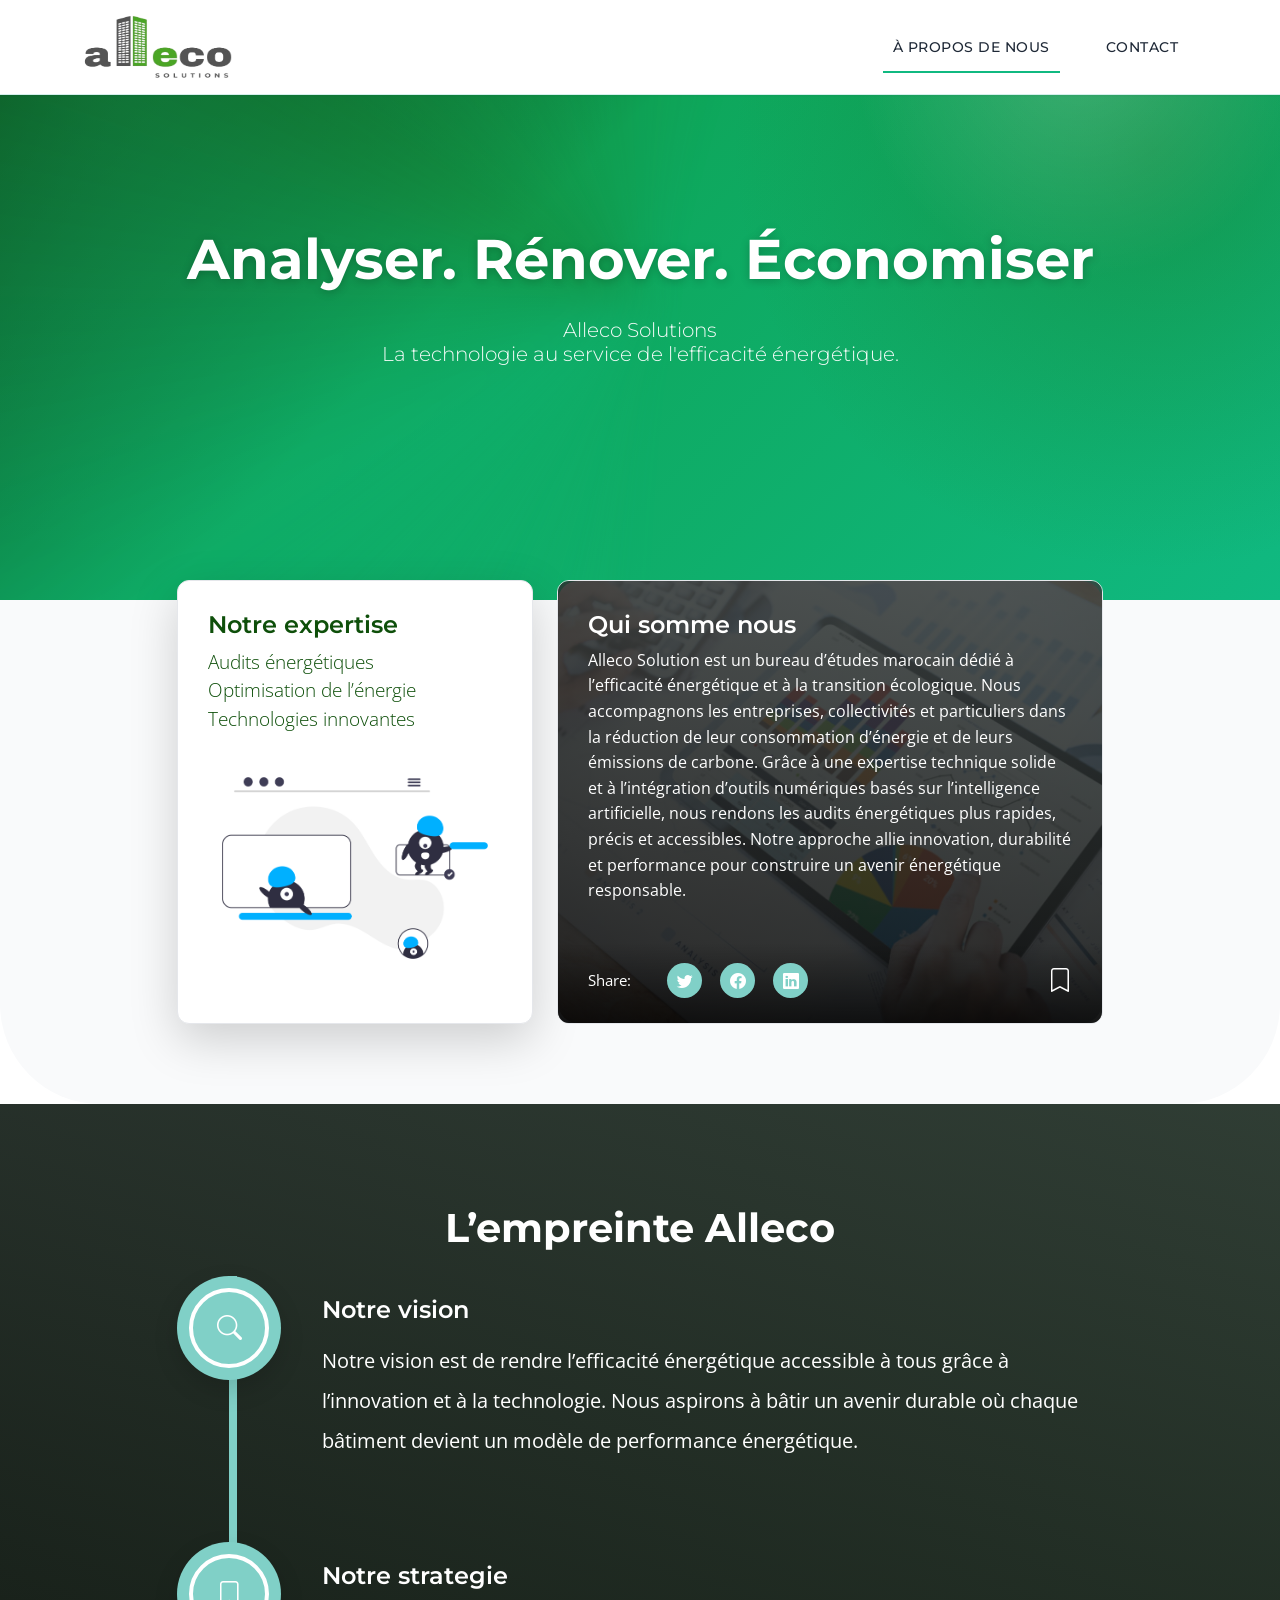
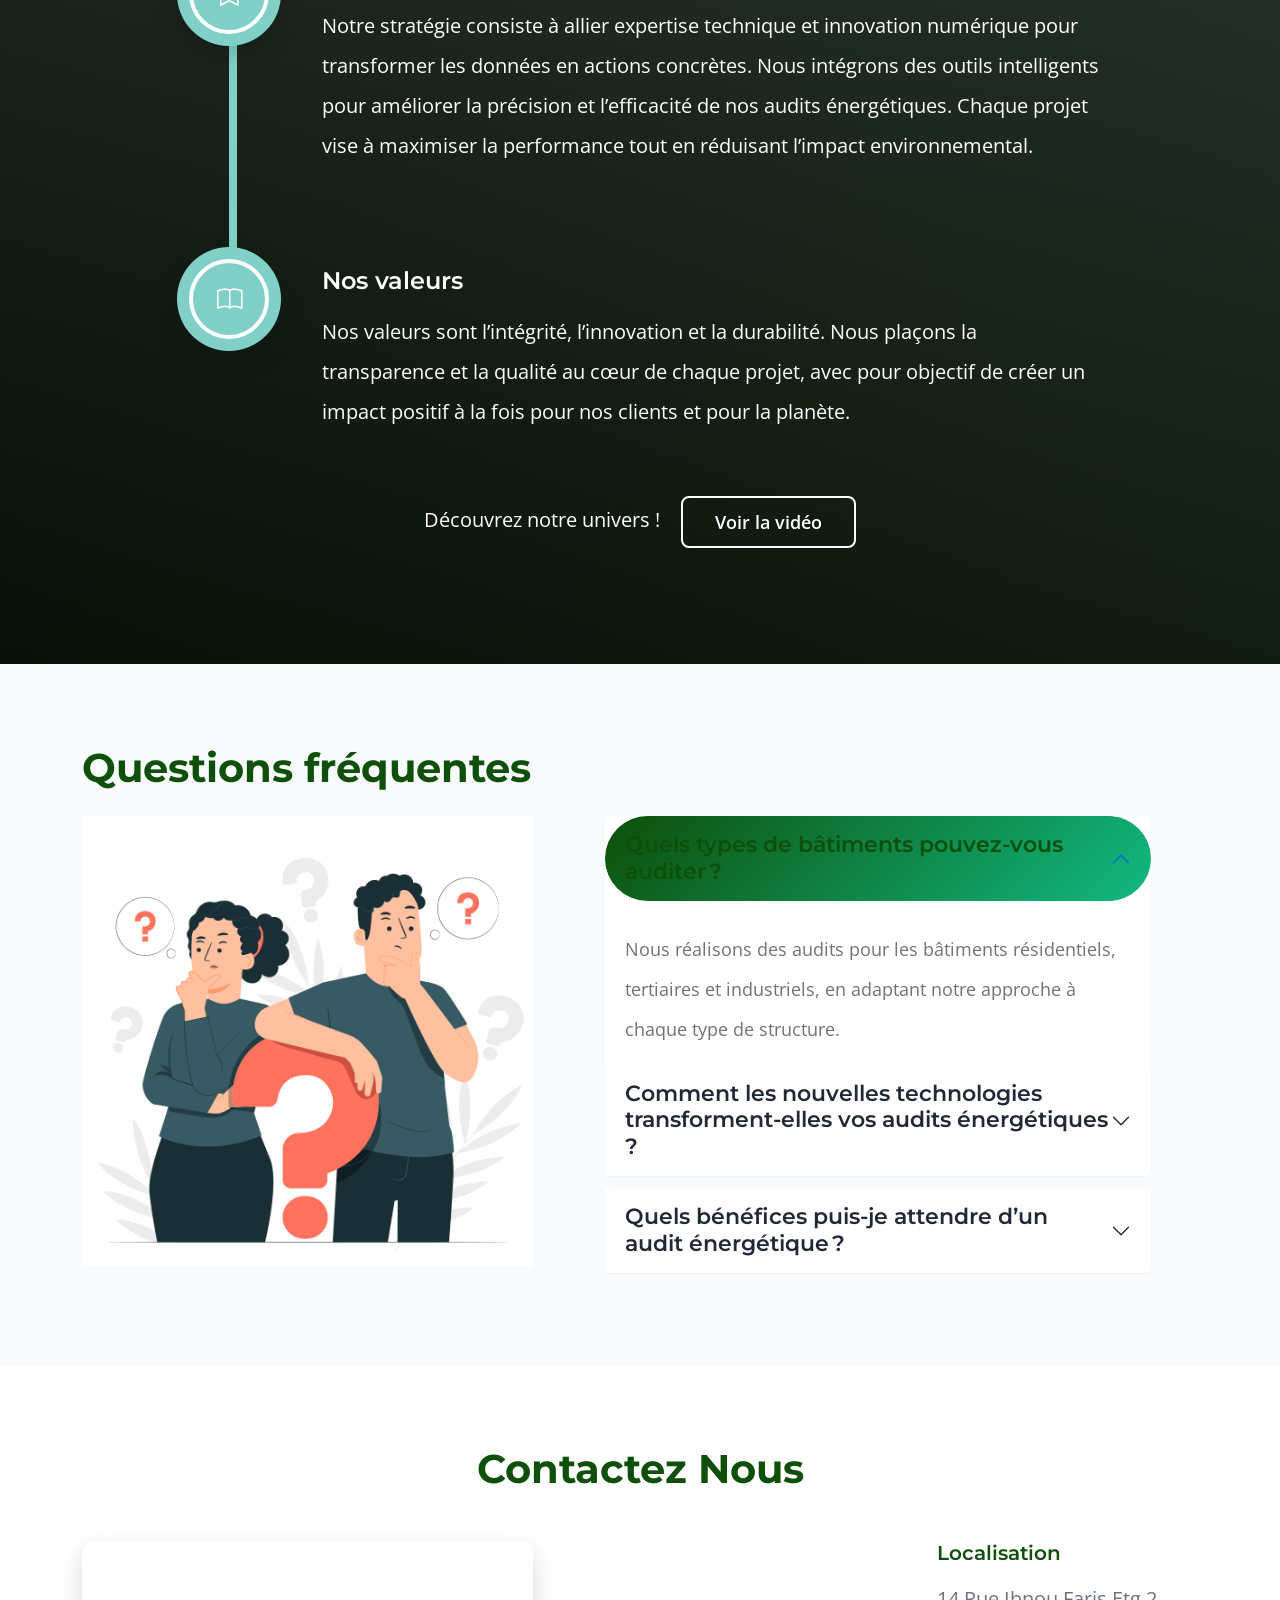
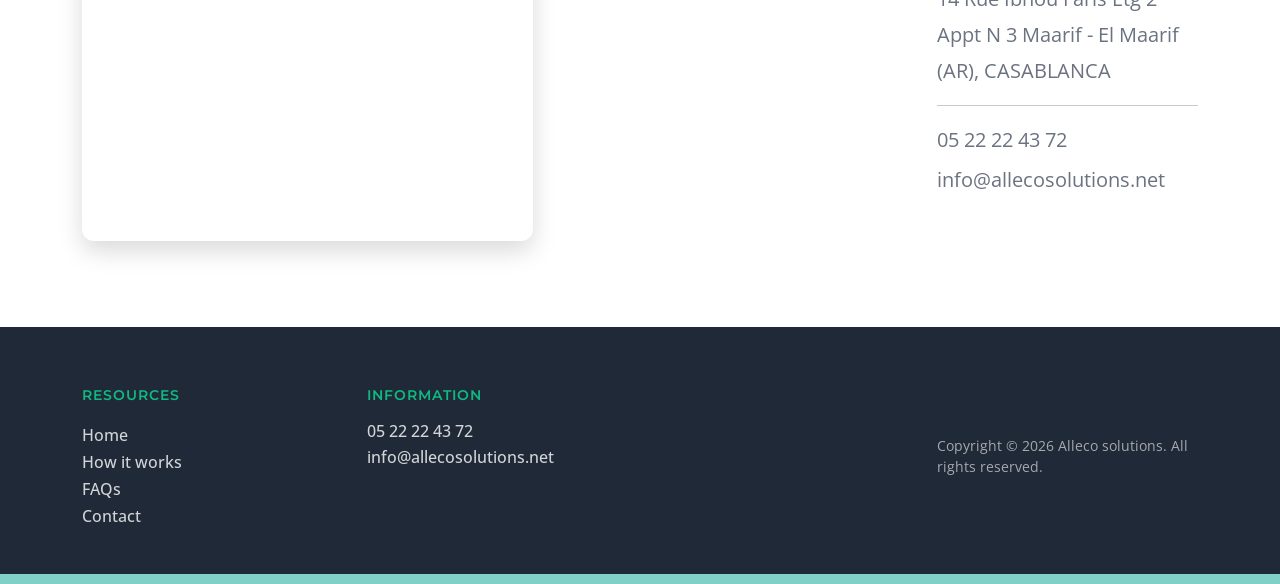
==== commit 78092e1e: "responsivness corected" ====
--- a/index.html
+++ b/index.html
@@ -4,10 +4,10 @@
         <meta charset="utf-8">
         <meta name="viewport" content="width=device-width, initial-scale=1">
 
-        <meta name="description" content="">
-        <meta name="author" content="">
-
-    <title>Alleco solutions</title>
+        <meta name="description" content="Alleco Solutions — audits énergétiques et optimisation de l'énergie pour entreprises et particuliers. Bureau d'études marocain spécialisé en efficacité énergétique et transition écologique.">
+        <meta name="author" content="Alleco Solutions">
+
+    <title>Alleco solutions — Audit énergétique & Efficacité énergétique</title>
 
     <!-- Favicon -->
     <link rel="icon" href="images/Logoalleco.png" type="image/png">
@@ -59,10 +59,6 @@
                     <a href="index.html" class="navbar-brand p-0">
                         <img src="images/Logoalleco.png" alt="Logo Alleco" width="150" height="70" style="display:block;">
                     </a>
-                    <div class="d-lg-none ms-auto me-4">
-                        <a href="#top" class="navbar-icon bi-person smoothscroll"></a>
-                    </div>
-    
                     <button class="navbar-toggler" type="button" data-bs-toggle="collapse" data-bs-target="#navbarNav" aria-controls="navbarNav" aria-expanded="false" aria-label="Toggle navigation">
                         <span class="navbar-toggler-icon"></span>
                     </button>
@@ -621,7 +617,7 @@
 
                                     <div id="collapseOne" class="accordion-collapse collapse show" aria-labelledby="headingOne" data-bs-parent="#accordionExample">
                                         <div class="accordion-body">
-                                            Nous réalisons des audits pour les bâtiments résidentiels, tertiaires et industriels, en adaptant notre approche à chaque type de structure. <!--<strong>fffffffffffffffffffffffffffffffffffffffffff</strong> knchoufo b3iiiid knchoufo b3iiiid knchoufo b3iiiid knchoufo b3iiiid knchoufo b3iiiid knchoufo b3iiiid knchoufo b3iiiid knchoufo b3iiiid knchoufo b3iiiid-->
+                                            Nous réalisons des audits pour les bâtiments résidentiels, tertiaires et industriels, en adaptant notre approche à chaque type de structure.
                                         </div>
                                     </div>
                                 </div>
@@ -635,7 +631,7 @@
 
                                     <div id="collapseTwo" class="accordion-collapse collapse" aria-labelledby="headingTwo" data-bs-parent="#accordionExample">
                                         <div class="accordion-body">
-                                            Nos outils digitaux innovants automatisent l’analyse des données et modélisent avec précision les performances énergétiques, rendant nos audits plus rapides, fiables et adaptés à chaque bâtiment. <!-- <strong>alleco</strong> knchoufo b3iiiid knchoufo b3iiiid knchoufo b3iiiid knchoufo b3iiiid knchoufo b3iiiid knchoufo b3iiiid knchoufo b3iiiid knchoufo b3iiiid knchoufo b3iiiid-->
+                                            Nos outils digitaux innovants automatisent l’analyse des données et modélisent avec précision les performances énergétiques, rendant nos audits plus rapides, fiables et adaptés à chaque bâtiment.
                                         </div>
                                     </div>
                                 </div>
@@ -649,7 +645,7 @@
 
                                     <div id="collapseThree" class="accordion-collapse collapse" aria-labelledby="headingThree" data-bs-parent="#accordionExample">
                                         <div class="accordion-body">
-                                            Réduction des coûts énergétiques, amélioration de la performance des installations, conformité réglementaire et contribution à la transition énergétique durable. <!-- <code>khdma n9ya</code>, ma3jbnakch steh ask m3a lhit -->
+                                            Réduction des coûts énergétiques, amélioration de la performance des installations, conformité réglementaire et contribution à la transition énergétique durable.
                                         </div>
                                     </div>
                                 </div>
@@ -670,10 +666,10 @@
                         </div>
 
                         <div class="col-lg-5 col-12 mb-4 mb-lg-0">
-                            <iframe class="google-map" src="https://www.google.com/maps/embed?pb=!1m17!1m12!1m3!1d798.4895786876598!2d-7.60840673042038!3d33.584696998333534!2m3!1f0!2f0!3f0!3m2!1i1024!2i768!4f13.1!3m2!1m1!2zMzPCsDM1JzA0LjkiTiA3wrAzNicyOC4wIlc!5e1!3m2!1sen!2sma!4v1761924633697!5m2!1sen!2sma" width="600" height="300" style="border:0;" allowfullscreen="" loading="lazy" referrerpolicy="no-referrer-when-downgrade"></iframe>
-                        </div>
-
-                        <div class="col-lg-3 col-md-6 col-12 mb-3 mb-lg- mb-md-0 ms-auto">
+                            <iframe class="google-map" src="https://www.google.com/maps/embed?pb=!1m17!1m12!1m3!1d798.4895786876598!2d-7.60840673042038!3d33.584696998333534!2m3!1f0!2f0!3f0!3m2!1i1024!2i768!4f13.1!3m2!1m1!2zMzPCsDM1JzA0LjkiTiA3wrAzNicyOC4wIlc!5e1!3m2!1sen!2sma!4v1761924633697!5m2!1sen!2sma" width="100%" height="300" style="border:0;" allowfullscreen="" loading="lazy" referrerpolicy="no-referrer-when-downgrade"></iframe>
+                        </div>
+
+                        <div class="col-lg-3 col-md-6 col-12 mb-3 mb-lg-0 mb-md-0 ms-auto">
                             <h4 class="mb-3">Localisation</h4>
 
                             <p>14 Rue Ibnou Faris Etg 2 Appt N 3 Maarif - El Maarif (AR), CASABLANCA</p>
@@ -691,7 +687,7 @@
                             <p class="d-flex align-items-center">
                                 <span class="me-2">info@allecosolutions.net</span>
 
-                                <a href="info@allecosolutions.net" class="site-footer-link">
+                                <a href="mailto:info@allecosolutions.net" class="site-footer-link">
                                     info@allecosolutions.net
                                 </a>
                             </p>
@@ -789,8 +785,8 @@
                             </ul>
                         </div> -->
 
-                        <p class="copyright-text mt-lg-5 mt-4">Copyright © 2026 Alleco solutions. All rights reserved.
-                        <!-- <br><br>Design: <a rel="nofollow" href="https://templatemo.com" target="_blank">TemplateMo</a></p> -->
+                        <p class="copyright-text mt-lg-5 mt-4">Copyright © 2026 Alleco solutions. All rights reserved.</p>
+                        <!-- <br><br>Design: <a rel="nofollow" href="https://templatemo.com" target="_blank">TemplateMo</a> -->
                         
                     </div>
 
--- a/css/templatemo-topic-listing.css
+++ b/css/templatemo-topic-listing.css
@@ -1014,19 +1014,6 @@
   position: relative;
 }
 
-.site-footer::after {
-  content: "";
-  position: absolute;
-  bottom: 0;
-  right: 0;
-  width: 0;
-  height: 0;
-  border-style: solid;
-  border-width: 0 0 200px 200px;
-  border-color: transparent transparent var(--secondary-color) transparent;
-  pointer-events: none;
-}
-
 .site-footer-title {
   color: var(--primary-color); 
 }
--- a/css/style.css
+++ b/css/style.css
@@ -113,12 +113,13 @@
     content: '';
     position: absolute;
     top: -10%;
-    right: -5%;
+    right: 0; /* éviter tout dépassement à droite (gap/overflow mobile) */
     width: 520px;
     height: 520px;
     background: radial-gradient(circle at center, rgba(255,255,255,0.18), rgba(255,255,255,0) 62%);
     border-radius: 50%;
-    transform: translate(150px, -150px);
+    /* garder le halo dans le bloc hero pour supprimer les coutures blanches */
+    transform: translate(60px, -150px);
     animation: float 6s ease-in-out infinite;
     pointer-events: none;
     z-index: 0;
@@ -473,6 +474,27 @@
     text-decoration: underline;
 }
 
+/* ===== NAVBAR TOGGLER (HAMBURGER) GREEN ===== */
+.navbar-toggler {
+    border-color: var(--primary-color) !important;
+}
+
+.navbar-toggler:focus {
+    box-shadow: 0 0 0 0.2rem rgba(14, 79, 10, 0.25) !important;
+}
+
+.navbar-toggler .navbar-toggler-icon,
+.navbar-toggler .navbar-toggler-icon::before,
+.navbar-toggler .navbar-toggler-icon::after {
+    background: var(--primary-color) !important;
+}
+
+.navbar-toggler:not(.collapsed) .navbar-toggler-icon,
+.navbar-toggler:not(.collapsed) .navbar-toggler-icon::before,
+.navbar-toggler:not(.collapsed) .navbar-toggler-icon::after {
+    background: var(--primary-color) !important;
+}
+
 /* ===== SCROLL TO TOP BUTTON ===== */
 .scroll-to-top {
     position: fixed;
@@ -499,11 +521,18 @@
 /* ===== FOOTER MOBILE FIX ===== */
 @media (max-width: 576px) {
     /* Evite le footer trop “tassé” et recentre le copyright sur mobile */
+    .site-footer {
+        padding: 40px 0 20px;
+    }
     .site-footer .copyright-text {
         text-align: center;
         margin-left: auto;
         margin-right: auto;
         margin-top: 1.25rem !important;
+        word-break: break-word;
+        white-space: normal;
+        max-width: 100%;
+        font-size: 0.8rem;
     }
 }
 
@@ -538,6 +567,9 @@
 
 /* ===== RESPONSIVE ===== */
 @media (max-width: 768px) {
+    .site-footer .copyright-text {
+        font-size: 0.85rem;
+    }
     .hero-section h1 {
         font-size: 2rem;
     }
@@ -551,6 +583,7 @@
     .hero-section::before {
         width: 300px;
         height: 300px;
-        transform: translate(100px, -100px);
-    }
-}+        right: 0; /* idem mobile */
+        transform: translate(35px, -100px);
+    }
+}
